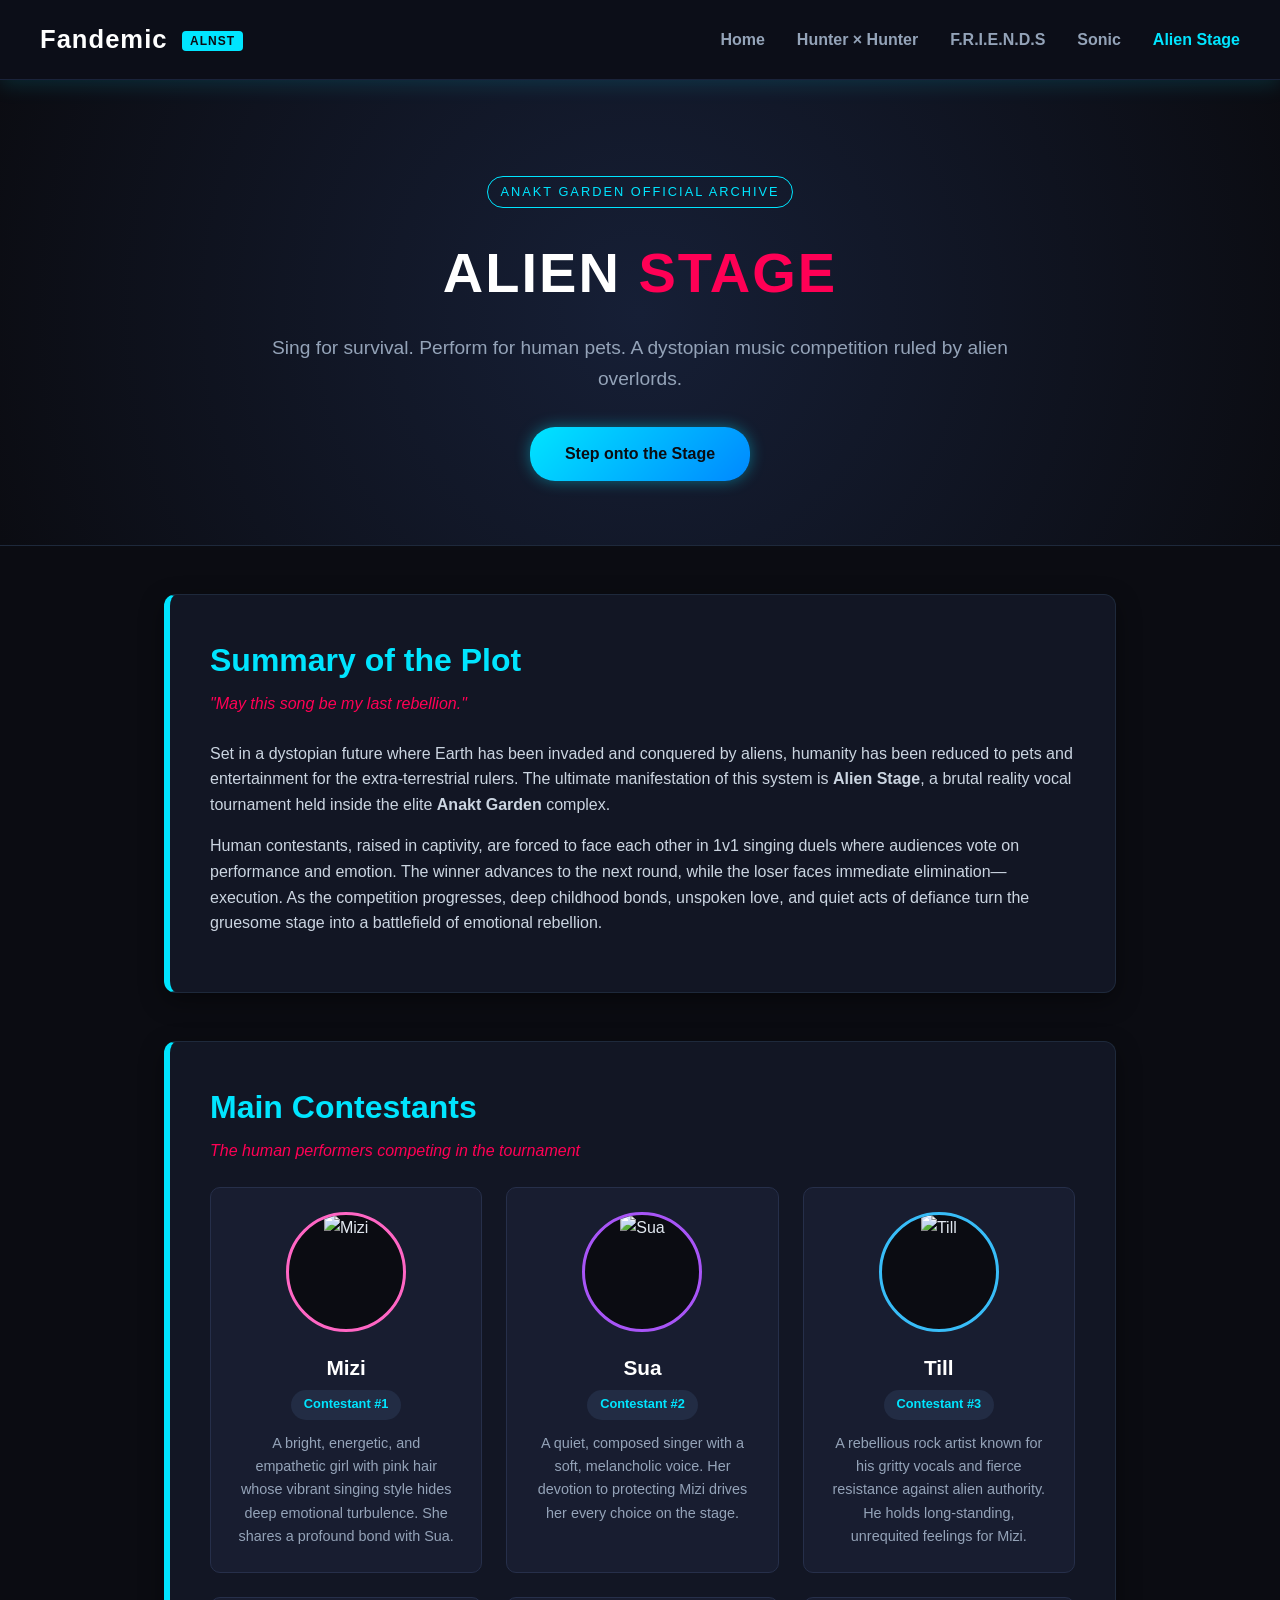
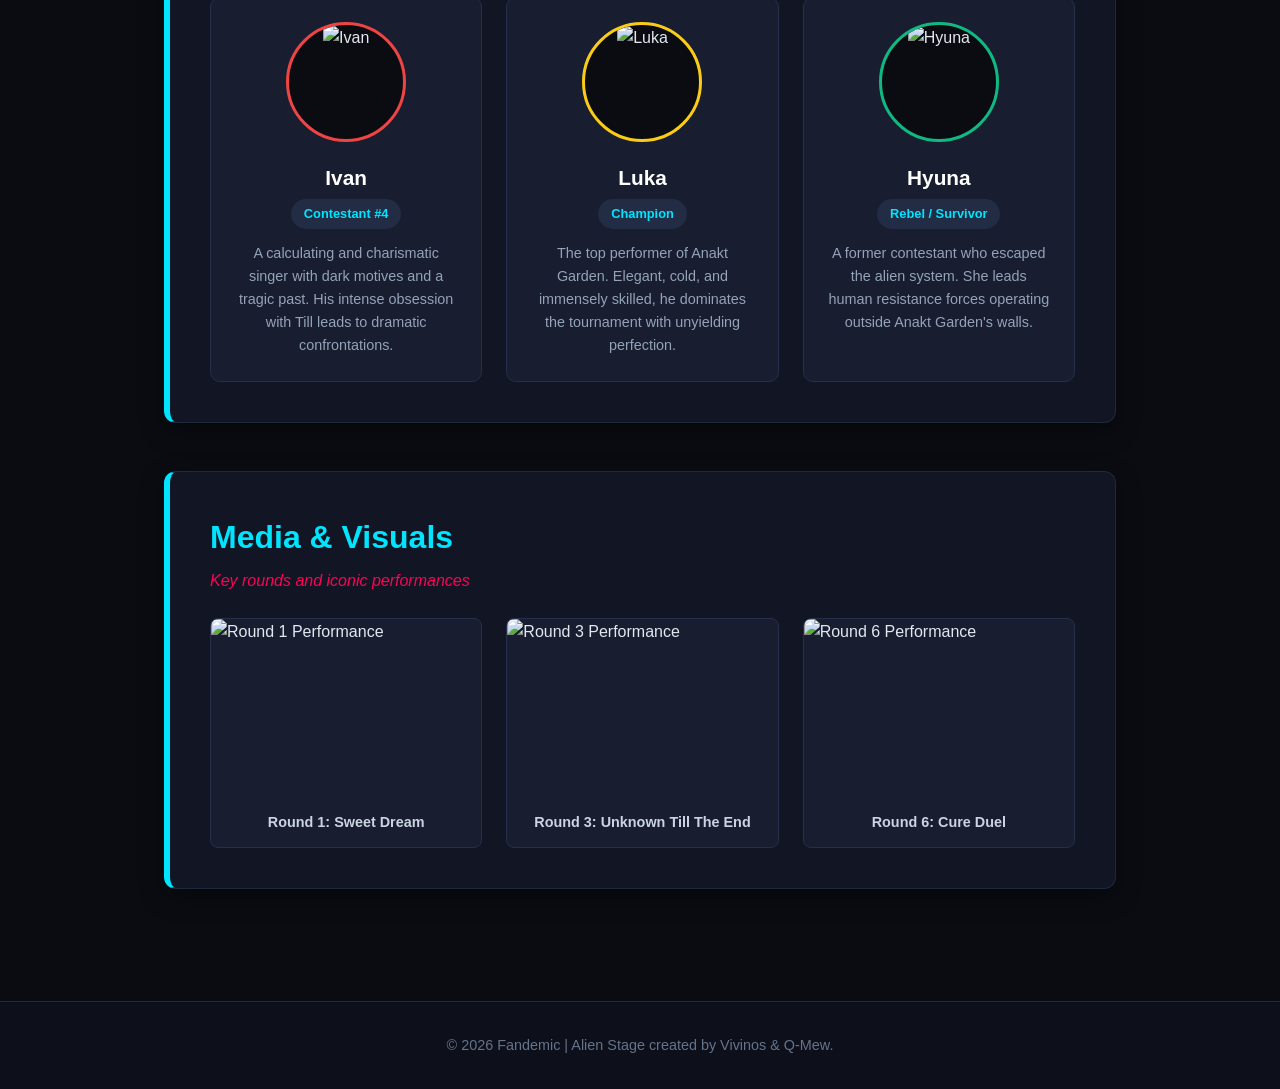
==== alnst.html @ 7ad4a7f9 "added alnst html and css code" ====
<!DOCTYPE html>
<html lang="en">
<head>
  <meta charset="UTF-8">
  <meta name="viewport" content="width=device-width, initial-scale=1.0">
  <title>Alien Stage | Fandemic</title>
  <!-- Link to dedicated Alien Stage CSS -->
  <link rel="stylesheet" href="alnst.css">
</head>
<body class="alnst-page">

  <!-- Navigation Bar -->
  <nav class="alnst-nav">
    <div class="alnst-logo">
      <a href="index.html">Fandemic <span class="alnst-badge-tag">ALNST</span></a>
    </div>
    <ul class="alnst-nav-links">
      <li><a href="index.html">Home</a></li>
      <li><a href="hxh.html">Hunter × Hunter</a></li>
      <li><a href="friends.html">F.R.I.E.N.D.S</a></li>
      <li><a href="sonic.html">Sonic</a></li>
      <li><a href="alnst.html" class="active">Alien Stage</a></li>
    </ul>
  </nav>

  <!-- Hero Section -->
  <header class="alnst-hero">
    <div class="alnst-hero-inner">
      <span class="alnst-official-tag">ANAKT GARDEN OFFICIAL ARCHIVE</span>
      <h1>ALIEN <span class="alnst-x">STAGE</span></h1>
      <p>Sing for survival. Perform for human pets. A dystopian music competition ruled by alien overlords.</p>
      <a href="#summary" class="alnst-btn">Step onto the Stage</a>
    </div>
  </header>

  <main class="alnst-container">

    <!-- Summary Section -->
    <section id="summary" class="alnst-card">
      <div class="alnst-card-header">
        <h2>Summary of the Plot</h2>
        <p class="alnst-tagline">"May this song be my last rebellion."</p>
      </div>
      <div class="alnst-card-body">
        <p>Set in a dystopian future where Earth has been invaded and conquered by aliens, humanity has been reduced to pets and entertainment for the extra-terrestrial rulers. The ultimate manifestation of this system is <strong>Alien Stage</strong>, a brutal reality vocal tournament held inside the elite <strong>Anakt Garden</strong> complex.</p>
        <p>Human contestants, raised in captivity, are forced to face each other in 1v1 singing duels where audiences vote on performance and emotion. The winner advances to the next round, while the loser faces immediate elimination—execution. As the competition progresses, deep childhood bonds, unspoken love, and quiet acts of defiance turn the gruesome stage into a battlefield of emotional rebellion.</p>
      </div>
    </section>

    <!-- Main Characters Section -->
    <section id="characters" class="alnst-card">
      <div class="alnst-card-header">
        <h2>Main Contestants</h2>
        <p class="alnst-tagline">The human performers competing in the tournament</p>
      </div>
      
      <div class="alnst-char-grid">
        
        <!-- Mizi -->
        <article class="alnst-char-card mizi">
          <div class="alnst-char-img-wrapper">
            <img src="alnst pictures/Mizi.png" alt="Mizi">
          </div>
          <h3>Mizi</h3>
          <span class="alnst-status-type">Contestant #1</span>
          <p>A bright, energetic, and empathetic girl with pink hair whose vibrant singing style hides deep emotional turbulence. She shares a profound bond with Sua.</p>
        </article>

        <!-- Sua -->
        <article class="alnst-char-card sua">
          <div class="alnst-char-img-wrapper">
            <img src="alnst pictures/Sua.png" alt="Sua">
          </div>
          <h3>Sua</h3>
          <span class="alnst-status-type">Contestant #2</span>
          <p>A quiet, composed singer with a soft, melancholic voice. Her devotion to protecting Mizi drives her every choice on the stage.</p>
        </article>

        <!-- Till -->
        <article class="alnst-char-card till">
          <div class="alnst-char-img-wrapper">
            <img src="alnst pictures/Till.png" alt="Till">
          </div>
          <h3>Till</h3>
          <span class="alnst-status-type">Contestant #3</span>
          <p>A rebellious rock artist known for his gritty vocals and fierce resistance against alien authority. He holds long-standing, unrequited feelings for Mizi.</p>
        </article>

        <!-- Ivan -->
        <article class="alnst-char-card ivan">
          <div class="alnst-char-img-wrapper">
            <img src="alnst pictures/Ivan.png" alt="Ivan">
          </div>
          <h3>Ivan</h3>
          <span class="alnst-status-type">Contestant #4</span>
          <p>A calculating and charismatic singer with dark motives and a tragic past. His intense obsession with Till leads to dramatic confrontations.</p>
        </article>

        <!-- Luka -->
        <article class="alnst-char-card luka">
          <div class="alnst-char-img-wrapper">
            <img src="alnst pictures/Luka.png" alt="Luka">
          </div>
          <h3>Luka</h3>
          <span class="alnst-status-type">Champion</span>
          <p>The top performer of Anakt Garden. Elegant, cold, and immensely skilled, he dominates the tournament with unyielding perfection.</p>
        </article>

        <!-- Hyuna -->
        <article class="alnst-char-card hyuna">
          <div class="alnst-char-img-wrapper">
            <img src="alnst pictures/Hyuna.png" alt="Hyuna">
          </div>
          <h3>Hyuna</h3>
          <span class="alnst-status-type">Rebel / Survivor</span>
          <p>A former contestant who escaped the alien system. She leads human resistance forces operating outside Anakt Garden's walls.</p>
        </article>

      </div>
    </section>

    <!-- Media Section -->
    <section id="media" class="alnst-card">
      <div class="alnst-card-header">
        <h2>Media & Visuals</h2>
        <p class="alnst-tagline">Key rounds and iconic performances</p>
      </div>
      
      <div class="alnst-media-grid">
        <figure class="alnst-media-item">
          <img src="alnst pictures/round1.png" alt="Round 1 Performance">
          <figcaption>Round 1: Sweet Dream</figcaption>
        </figure>
        <figure class="alnst-media-item">
          <img src="alnst pictures/round3.png" alt="Round 3 Performance">
          <figcaption>Round 3: Unknown Till The End</figcaption>
        </figure>
        <figure class="alnst-media-item">
          <img src="alnst pictures/round6.png" alt="Round 6 Performance">
          <figcaption>Round 6: Cure Duel</figcaption>
        </figure>
      </div>
    </section>

  </main>

  <!-- Footer -->
  <footer class="alnst-footer">
    <p>&copy; 2026 Fandemic | Alien Stage created by Vivinos & Q-Mew.</p>
  </footer>

</body>
</html>
---- alnst.css ----
/* ==========================================
   Global Reset & Base Styles
   ========================================== */
* {
  margin: 0;
  padding: 0;
  box-sizing: border-box;
}

html {
  scroll-behavior: smooth;
}

body.alnst-page {
  font-family: 'Segoe UI', Tahoma, Geneva, Verdana, sans-serif;
  background-color: #0b0c12;
  color: #e2e8f0;
  line-height: 1.6;
}

/* ==========================================
   Navigation Bar
   ========================================== */
.alnst-nav {
  position: sticky;
  top: 0;
  background-color: rgba(13, 15, 26, 0.95);
  backdrop-filter: blur(10px);
  display: flex;
  justify-content: space-between;
  align-items: center;
  padding: 1.2rem 2.5rem;
  box-shadow: 0 4px 20px rgba(0, 229, 255, 0.15);
  z-index: 1000;
  border-bottom: 1px solid #1a233a;
}

.alnst-logo a {
  font-size: 1.6rem;
  font-weight: 800;
  color: #fff;
  text-decoration: none;
  letter-spacing: 1px;
}

.alnst-badge-tag {
  font-size: 0.75rem;
  background-color: #00e5ff;
  color: #0b0c12;
  padding: 0.2rem 0.5rem;
  border-radius: 4px;
  vertical-align: middle;
  margin-left: 0.4rem;
  font-weight: bold;
}

.alnst-nav-links {
  display: flex;
  list-style: none;
  gap: 2rem;
}

.alnst-nav-links a {
  color: #94a3b8;
  text-decoration: none;
  font-size: 1rem;
  font-weight: 600;
  transition: color 0.3s ease, transform 0.2s ease;
}

.alnst-nav-links a:hover,
.alnst-nav-links a.active {
  color: #00e5ff;
  transform: translateY(-2px);
}

/* ==========================================
   Hero Section
   ========================================== */
.alnst-hero {
  text-align: center;
  padding: 6rem 1.5rem 4rem;
  background: radial-gradient(circle at center, #161f36 0%, #0b0c12 100%);
  border-bottom: 1px solid #1e293b;
}

.alnst-hero-inner {
  max-width: 800px;
  margin: 0 auto;
}

.alnst-official-tag {
  display: inline-block;
  font-size: 0.8rem;
  letter-spacing: 2px;
  color: #00e5ff;
  border: 1px solid #00e5ff;
  padding: 0.3rem 0.8rem;
  border-radius: 20px;
  margin-bottom: 1.2rem;
}

.alnst-hero h1 {
  font-size: 3.5rem;
  margin-bottom: 1rem;
  color: #ffffff;
  letter-spacing: 2px;
}

.alnst-hero .alnst-x {
  color: #ff0055;
}

.alnst-hero p {
  font-size: 1.2rem;
  color: #94a3b8;
  margin-bottom: 2rem;
}

.alnst-btn {
  display: inline-block;
  background: linear-gradient(135deg, #00e5ff 0%, #0088ff 100%);
  color: #0b0c12;
  padding: 0.9rem 2.2rem;
  text-decoration: none;
  border-radius: 25px;
  font-weight: bold;
  box-shadow: 0 0 15px rgba(0, 229, 255, 0.4);
  transition: all 0.3s ease;
}

.alnst-btn:hover {
  transform: translateY(-2px);
  box-shadow: 0 0 25px rgba(0, 229, 255, 0.7);
}

/* ==========================================
   Main Container & Cards
   ========================================== */
.alnst-container {
  max-width: 1000px;
  margin: 0 auto;
  padding: 3rem 1.5rem;
  display: flex;
  flex-direction: column;
  gap: 3rem;
}

.alnst-card {
  background-color: #121624;
  border-radius: 12px;
  padding: 2.5rem;
  border: 1px solid #1e293b;
  border-left: 6px solid #00e5ff;
  box-shadow: 0 8px 25px rgba(0, 0, 0, 0.4);
}

.alnst-card-header h2 {
  font-size: 2rem;
  color: #00e5ff;
  margin-bottom: 0.3rem;
}

.alnst-tagline {
  font-style: italic;
  color: #ff0055;
  margin-bottom: 1.5rem;
  font-size: 1rem;
}

.alnst-card-body p {
  margin-bottom: 1rem;
  color: #cbd5e1;
}

/* ==========================================
   Character Grid & Cards
   ========================================== */
.alnst-char-grid {
  display: grid;
  grid-template-columns: repeat(auto-fit, minmax(260px, 1fr));
  gap: 1.5rem;
  margin-top: 1rem;
}

.alnst-char-card {
  background-color: #181d30;
  border-radius: 10px;
  padding: 1.5rem;
  border: 1px solid #262f4a;
  text-align: center;
  transition: transform 0.3s ease, box-shadow 0.3s ease;
}

.alnst-char-card:hover {
  transform: translateY(-5px);
  box-shadow: 0 10px 20px rgba(0, 229, 255, 0.2);
}

.alnst-char-img-wrapper {
  width: 120px;
  height: 120px;
  margin: 0 auto 1.2rem;
  border-radius: 50%;
  overflow: hidden;
  border: 3px solid #00e5ff;
  background-color: #0b0c12;
}

.alnst-char-img-wrapper img {
  width: 100%;
  height: 100%;
  object-fit: cover;
}

.alnst-char-card h3 {
  font-size: 1.3rem;
  color: #ffffff;
  margin-bottom: 0.3rem;
}

.alnst-status-type {
  display: inline-block;
  font-size: 0.8rem;
  font-weight: bold;
  background-color: #222c44;
  color: #00e5ff;
  padding: 0.3rem 0.8rem;
  border-radius: 15px;
  margin-bottom: 0.8rem;
}

.alnst-char-card p {
  font-size: 0.9rem;
  color: #94a3b8;
}

/* Individual Character Theme Highlights */
.alnst-char-card.mizi .alnst-char-img-wrapper { border-color: #ff66c4; }
.alnst-char-card.sua .alnst-char-img-wrapper { border-color: #a855f7; }
.alnst-char-card.till .alnst-char-img-wrapper { border-color: #38bdf8; }
.alnst-char-card.ivan .alnst-char-img-wrapper { border-color: #ef4444; }
.alnst-char-card.luka .alnst-char-img-wrapper { border-color: #facc15; }
.alnst-char-card.hyuna .alnst-char-img-wrapper { border-color: #10b981; }

/* ==========================================
   Media Section Grid
   ========================================== */
.alnst-media-grid {
  display: grid;
  grid-template-columns: repeat(auto-fit, minmax(250px, 1fr));
  gap: 1.5rem;
  margin-top: 1rem;
}

.alnst-media-item {
  background-color: #181d30;
  border-radius: 8px;
  overflow: hidden;
  border: 1px solid #262f4a;
}

.alnst-media-item img {
  width: 100%;
  height: 180px;
  object-fit: cover;
  display: block;
}

.alnst-media-item figcaption {
  padding: 0.8rem;
  text-align: center;
  font-size: 0.9rem;
  color: #cbd5e1;
  font-weight: 600;
}

/* ==========================================
   Footer
   ========================================== */
.alnst-footer {
  text-align: center;
  padding: 2rem;
  background-color: #0d0f1a;
  color: #64748b;
  font-size: 0.9rem;
  border-top: 1px solid #1e293b;
  margin-top: 4rem;
}

/* ==========================================
   Responsive Layouts
   ========================================== */
@media (max-width: 768px) {
  .alnst-nav {
    flex-direction: column;
    gap: 1rem;
    padding: 1rem;
  }

  .alnst-nav-links {
    flex-wrap: wrap;
    justify-content: center;
    gap: 1rem;
  }

  .alnst-hero h1 {
    font-size: 2.5rem;
  }
}
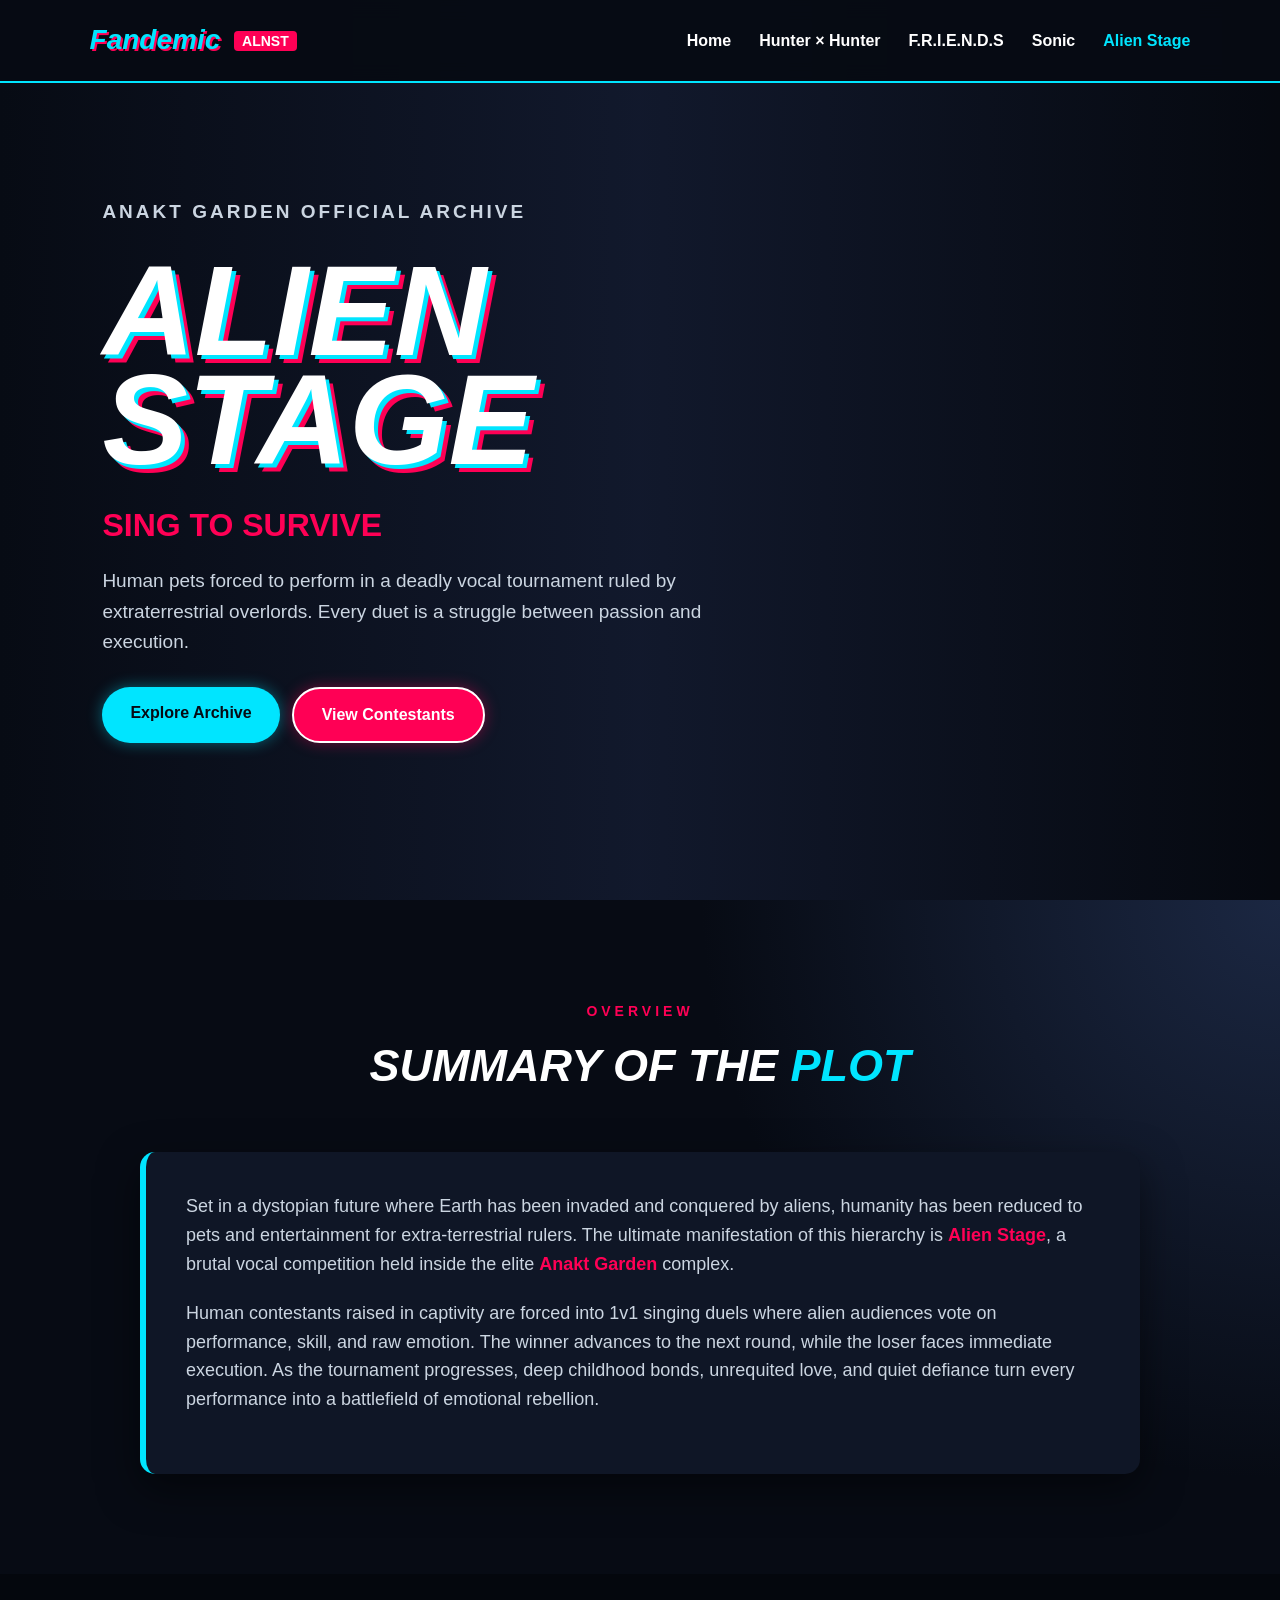
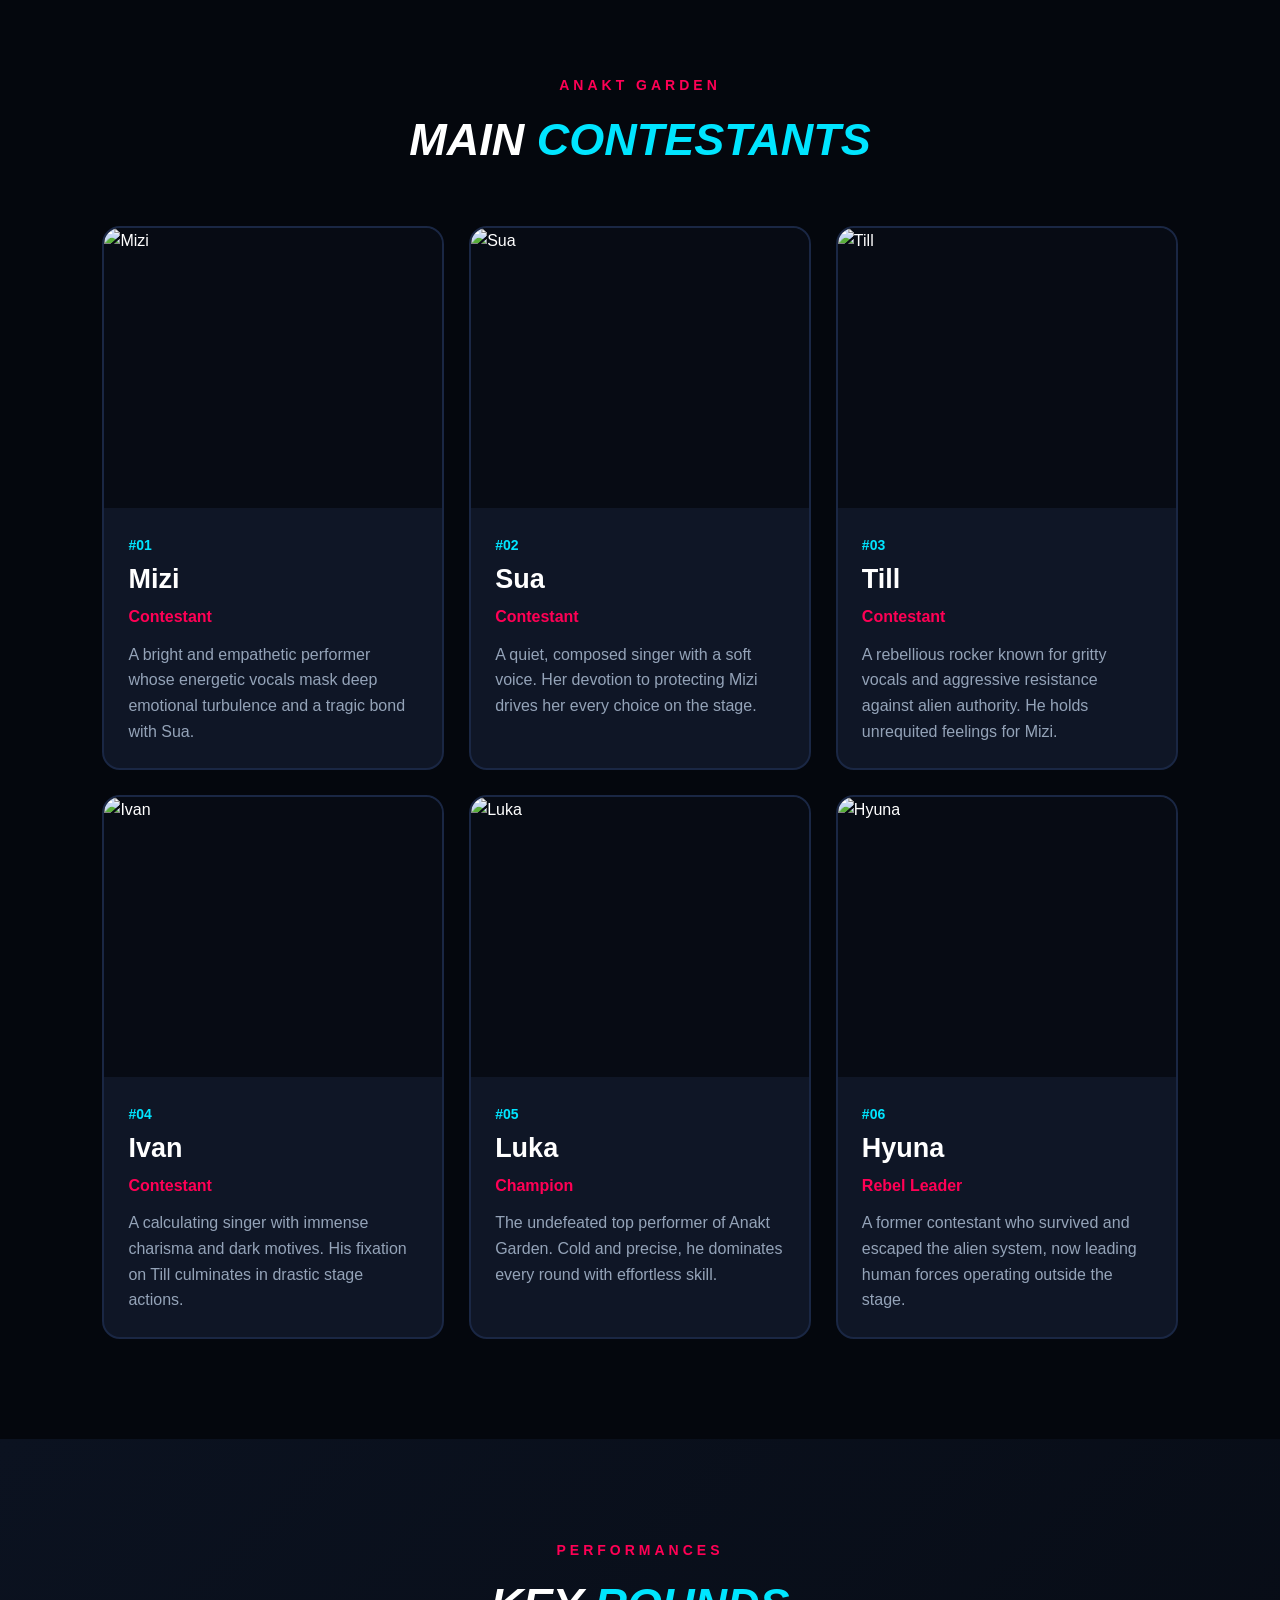
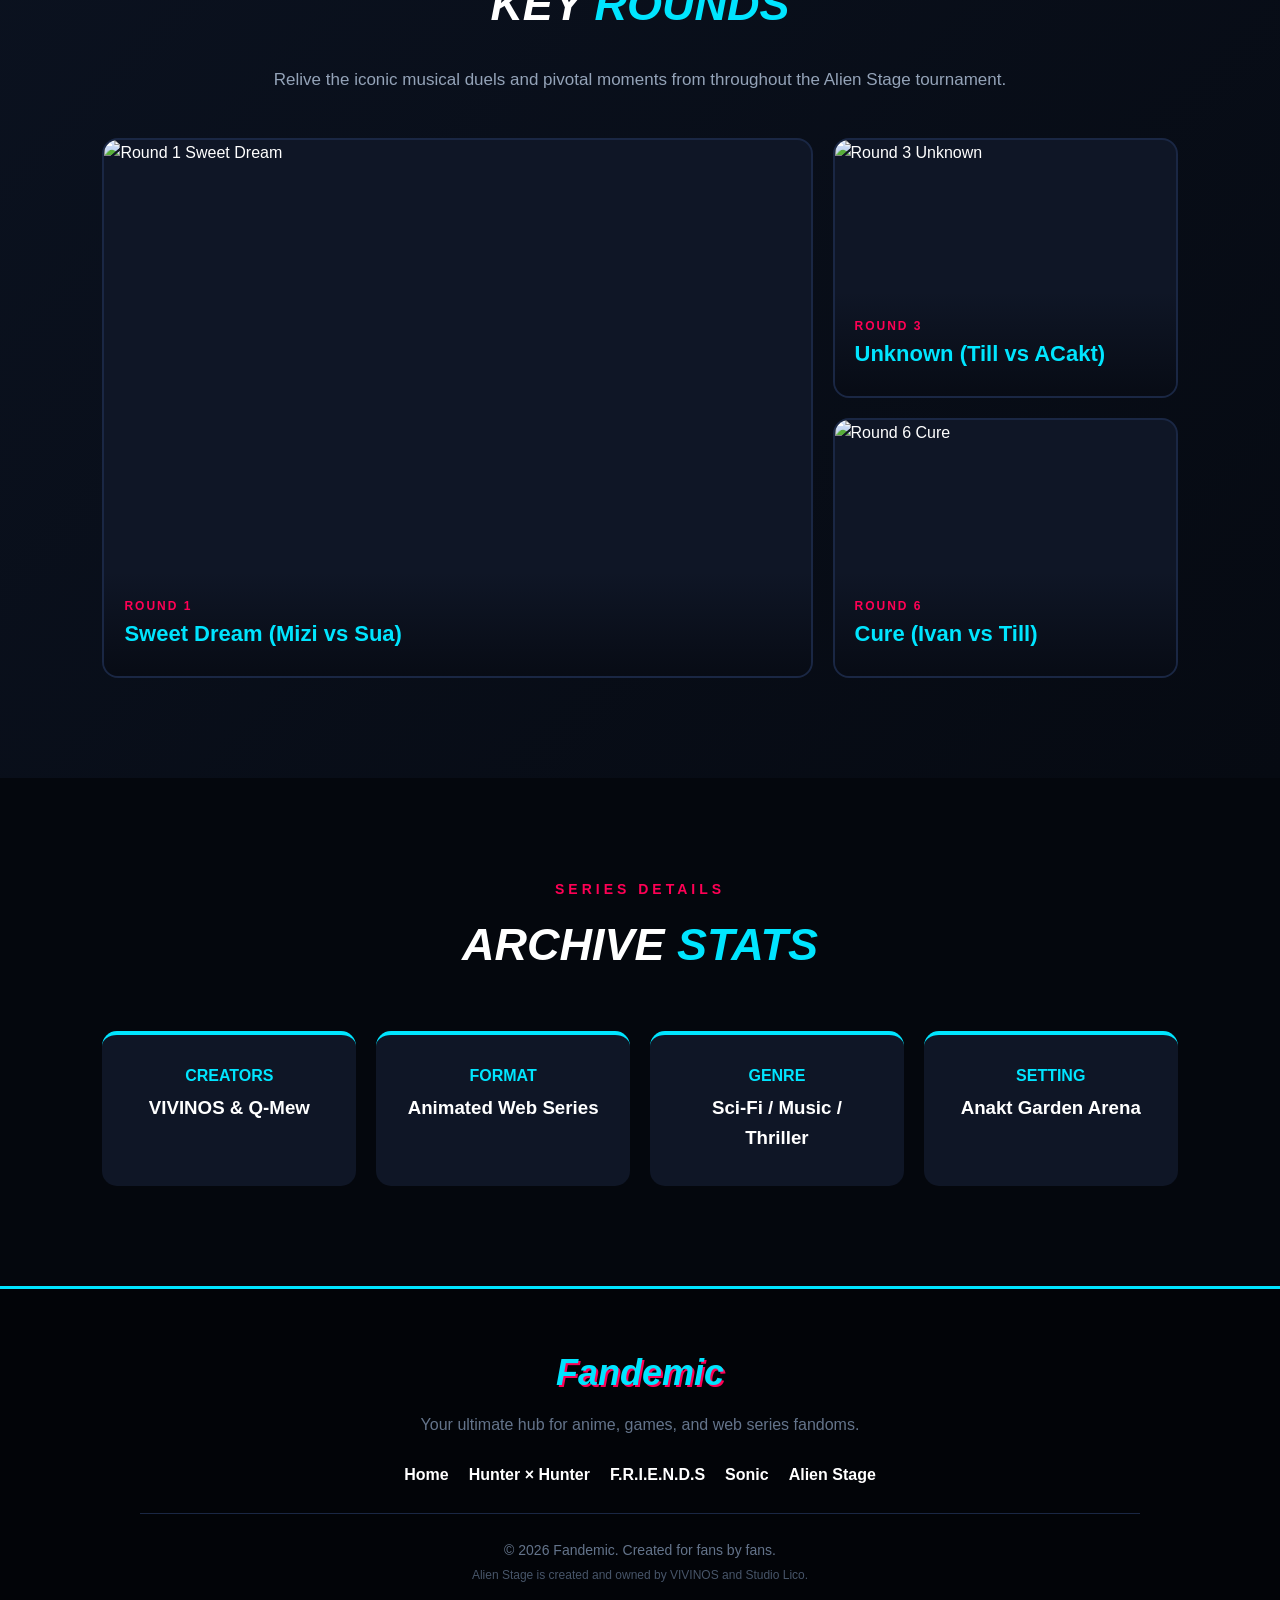
==== commit c1c56a5e: "Updated alnst html" ====
--- a/alnst.html
+++ b/alnst.html
@@ -4,17 +4,17 @@
   <meta charset="UTF-8">
   <meta name="viewport" content="width=device-width, initial-scale=1.0">
   <title>Alien Stage | Fandemic</title>
-  <!-- Link to dedicated Alien Stage CSS -->
+  <!-- Dedicated Alien Stage CSS -->
   <link rel="stylesheet" href="alnst.css">
 </head>
-<body class="alnst-page">
+<body>
 
   <!-- Navigation Bar -->
-  <nav class="alnst-nav">
-    <div class="alnst-logo">
-      <a href="index.html">Fandemic <span class="alnst-badge-tag">ALNST</span></a>
-    </div>
-    <ul class="alnst-nav-links">
+  <nav class="navbar">
+    <div class="logo">
+      <a href="index.html">Fandemic <span>ALNST</span></a>
+    </div>
+    <ul class="nav-links">
       <li><a href="index.html">Home</a></li>
       <li><a href="hxh.html">Hunter × Hunter</a></li>
       <li><a href="friends.html">F.R.I.E.N.D.S</a></li>
@@ -24,129 +24,205 @@
   </nav>
 
   <!-- Hero Section -->
-  <header class="alnst-hero">
-    <div class="alnst-hero-inner">
-      <span class="alnst-official-tag">ANAKT GARDEN OFFICIAL ARCHIVE</span>
-      <h1>ALIEN <span class="alnst-x">STAGE</span></h1>
-      <p>Sing for survival. Perform for human pets. A dystopian music competition ruled by alien overlords.</p>
-      <a href="#summary" class="alnst-btn">Step onto the Stage</a>
+  <header class="hero">
+    <div class="hero-content">
+      <p class="hero-label">ANAKT GARDEN OFFICIAL ARCHIVE</p>
+      <h1>ALIEN STAGE</h1>
+      <h2>SING TO SURVIVE</h2>
+      <p>Human pets forced to perform in a deadly vocal tournament ruled by extraterrestrial overlords. Every duet is a struggle between passion and execution.</p>
+      <div class="hero-buttons">
+        <a href="#summary" class="btn">Explore Archive</a>
+        <a href="#characters" class="btn secondary">View Contestants</a>
+      </div>
     </div>
   </header>
 
-  <main class="alnst-container">
-
-    <!-- Summary Section -->
-    <section id="summary" class="alnst-card">
-      <div class="alnst-card-header">
-        <h2>Summary of the Plot</h2>
-        <p class="alnst-tagline">"May this song be my last rebellion."</p>
-      </div>
-      <div class="alnst-card-body">
-        <p>Set in a dystopian future where Earth has been invaded and conquered by aliens, humanity has been reduced to pets and entertainment for the extra-terrestrial rulers. The ultimate manifestation of this system is <strong>Alien Stage</strong>, a brutal reality vocal tournament held inside the elite <strong>Anakt Garden</strong> complex.</p>
-        <p>Human contestants, raised in captivity, are forced to face each other in 1v1 singing duels where audiences vote on performance and emotion. The winner advances to the next round, while the loser faces immediate elimination—execution. As the competition progresses, deep childhood bonds, unspoken love, and quiet acts of defiance turn the gruesome stage into a battlefield of emotional rebellion.</p>
-      </div>
-    </section>
-
-    <!-- Main Characters Section -->
-    <section id="characters" class="alnst-card">
-      <div class="alnst-card-header">
-        <h2>Main Contestants</h2>
-        <p class="alnst-tagline">The human performers competing in the tournament</p>
-      </div>
+  <!-- Plot Summary Section -->
+  <section id="summary" class="section plot-section">
+    <div class="section-heading">
+      <p class="section-label">OVERVIEW</p>
+      <h2>Summary of the <span>Plot</span></h2>
+    </div>
+    <div class="plot-container">
+      <p>Set in a dystopian future where Earth has been invaded and conquered by aliens, humanity has been reduced to pets and entertainment for extra-terrestrial rulers. The ultimate manifestation of this hierarchy is <strong>Alien Stage</strong>, a brutal vocal competition held inside the elite <strong>Anakt Garden</strong> complex.</p>
+      <p>Human contestants raised in captivity are forced into 1v1 singing duels where alien audiences vote on performance, skill, and raw emotion. The winner advances to the next round, while the loser faces immediate execution. As the tournament progresses, deep childhood bonds, unrequited love, and quiet defiance turn every performance into a battlefield of emotional rebellion.</p>
+    </div>
+  </section>
+
+  <!-- Main Characters Section -->
+  <section id="characters" class="section characters-section">
+    <div class="section-heading">
+      <p class="section-label">ANAKT GARDEN</p>
+      <h2>Main <span>Contestants</span></h2>
+    </div>
+
+    <div class="character-grid">
       
-      <div class="alnst-char-grid">
-        
-        <!-- Mizi -->
-        <article class="alnst-char-card mizi">
-          <div class="alnst-char-img-wrapper">
-            <img src="alnst pictures/Mizi.png" alt="Mizi">
-          </div>
+      <!-- Mizi -->
+      <article class="character-card">
+        <div class="character-image">
+          <img src="alnst pictures/Mizi.png" alt="Mizi">
+        </div>
+        <div class="character-info">
+          <span class="character-number">#01</span>
           <h3>Mizi</h3>
-          <span class="alnst-status-type">Contestant #1</span>
-          <p>A bright, energetic, and empathetic girl with pink hair whose vibrant singing style hides deep emotional turbulence. She shares a profound bond with Sua.</p>
-        </article>
-
-        <!-- Sua -->
-        <article class="alnst-char-card sua">
-          <div class="alnst-char-img-wrapper">
-            <img src="alnst pictures/Sua.png" alt="Sua">
-          </div>
+          <p class="role">Contestant</p>
+          <p>A bright and empathetic performer whose energetic vocals mask deep emotional turbulence and a tragic bond with Sua.</p>
+        </div>
+      </article>
+
+      <!-- Sua -->
+      <article class="character-card">
+        <div class="character-image">
+          <img src="alnst pictures/Sua.png" alt="Sua">
+        </div>
+        <div class="character-info">
+          <span class="character-number">#02</span>
           <h3>Sua</h3>
-          <span class="alnst-status-type">Contestant #2</span>
-          <p>A quiet, composed singer with a soft, melancholic voice. Her devotion to protecting Mizi drives her every choice on the stage.</p>
-        </article>
-
-        <!-- Till -->
-        <article class="alnst-char-card till">
-          <div class="alnst-char-img-wrapper">
-            <img src="alnst pictures/Till.png" alt="Till">
-          </div>
+          <p class="role">Contestant</p>
+          <p>A quiet, composed singer with a soft voice. Her devotion to protecting Mizi drives her every choice on the stage.</p>
+        </div>
+      </article>
+
+      <!-- Till -->
+      <article class="character-card">
+        <div class="character-image">
+          <img src="alnst pictures/Till.png" alt="Till">
+        </div>
+        <div class="character-info">
+          <span class="character-number">#03</span>
           <h3>Till</h3>
-          <span class="alnst-status-type">Contestant #3</span>
-          <p>A rebellious rock artist known for his gritty vocals and fierce resistance against alien authority. He holds long-standing, unrequited feelings for Mizi.</p>
-        </article>
-
-        <!-- Ivan -->
-        <article class="alnst-char-card ivan">
-          <div class="alnst-char-img-wrapper">
-            <img src="alnst pictures/Ivan.png" alt="Ivan">
-          </div>
+          <p class="role">Contestant</p>
+          <p>A rebellious rocker known for gritty vocals and aggressive resistance against alien authority. He holds unrequited feelings for Mizi.</p>
+        </div>
+      </article>
+
+      <!-- Ivan -->
+      <article class="character-card">
+        <div class="character-image">
+          <img src="alnst pictures/Ivan.png" alt="Ivan">
+        </div>
+        <div class="character-info">
+          <span class="character-number">#04</span>
           <h3>Ivan</h3>
-          <span class="alnst-status-type">Contestant #4</span>
-          <p>A calculating and charismatic singer with dark motives and a tragic past. His intense obsession with Till leads to dramatic confrontations.</p>
-        </article>
-
-        <!-- Luka -->
-        <article class="alnst-char-card luka">
-          <div class="alnst-char-img-wrapper">
-            <img src="alnst pictures/Luka.png" alt="Luka">
-          </div>
+          <p class="role">Contestant</p>
+          <p>A calculating singer with immense charisma and dark motives. His fixation on Till culminates in drastic stage actions.</p>
+        </div>
+      </article>
+
+      <!-- Luka -->
+      <article class="character-card">
+        <div class="character-image">
+          <img src="alnst pictures/Luka.png" alt="Luka">
+        </div>
+        <div class="character-info">
+          <span class="character-number">#05</span>
           <h3>Luka</h3>
-          <span class="alnst-status-type">Champion</span>
-          <p>The top performer of Anakt Garden. Elegant, cold, and immensely skilled, he dominates the tournament with unyielding perfection.</p>
-        </article>
-
-        <!-- Hyuna -->
-        <article class="alnst-char-card hyuna">
-          <div class="alnst-char-img-wrapper">
-            <img src="alnst pictures/Hyuna.png" alt="Hyuna">
-          </div>
+          <p class="role">Champion</p>
+          <p>The undefeated top performer of Anakt Garden. Cold and precise, he dominates every round with effortless skill.</p>
+        </div>
+      </article>
+
+      <!-- Hyuna -->
+      <article class="character-card">
+        <div class="character-image">
+          <img src="alnst pictures/Hyuna.png" alt="Hyuna">
+        </div>
+        <div class="character-info">
+          <span class="character-number">#06</span>
           <h3>Hyuna</h3>
-          <span class="alnst-status-type">Rebel / Survivor</span>
-          <p>A former contestant who escaped the alien system. She leads human resistance forces operating outside Anakt Garden's walls.</p>
-        </article>
-
-      </div>
-    </section>
-
-    <!-- Media Section -->
-    <section id="media" class="alnst-card">
-      <div class="alnst-card-header">
-        <h2>Media & Visuals</h2>
-        <p class="alnst-tagline">Key rounds and iconic performances</p>
-      </div>
-      
-      <div class="alnst-media-grid">
-        <figure class="alnst-media-item">
-          <img src="alnst pictures/round1.png" alt="Round 1 Performance">
-          <figcaption>Round 1: Sweet Dream</figcaption>
-        </figure>
-        <figure class="alnst-media-item">
-          <img src="alnst pictures/round3.png" alt="Round 3 Performance">
-          <figcaption>Round 3: Unknown Till The End</figcaption>
-        </figure>
-        <figure class="alnst-media-item">
-          <img src="alnst pictures/round6.png" alt="Round 6 Performance">
-          <figcaption>Round 6: Cure Duel</figcaption>
-        </figure>
-      </div>
-    </section>
-
-  </main>
+          <p class="role">Rebel Leader</p>
+          <p>A former contestant who survived and escaped the alien system, now leading human forces operating outside the stage.</p>
+        </div>
+      </article>
+
+    </div>
+  </section>
+
+  <!-- Media Section -->
+  <section id="media" class="section media-section">
+    <div class="section-heading">
+      <p class="section-label">PERFORMANCES</p>
+      <h2>Key <span>Rounds</span></h2>
+    </div>
+    <p class="media-description">Relive the iconic musical duels and pivotal moments from throughout the Alien Stage tournament.</p>
+
+    <div class="media-grid">
+      <!-- Round 1 (Large Card) -->
+      <div class="media-card large">
+        <img src="alnst pictures/round1.png" alt="Round 1 Sweet Dream">
+        <div class="media-overlay">
+          <p>ROUND 1</p>
+          <h3>Sweet Dream (Mizi vs Sua)</h3>
+        </div>
+      </div>
+
+      <!-- Round 3 -->
+      <div class="media-card">
+        <img src="alnst pictures/round3.png" alt="Round 3 Unknown">
+        <div class="media-overlay">
+          <p>ROUND 3</p>
+          <h3>Unknown (Till vs ACakt)</h3>
+        </div>
+      </div>
+
+      <!-- Round 6 -->
+      <div class="media-card">
+        <img src="alnst pictures/round6.png" alt="Round 6 Cure">
+        <div class="media-overlay">
+          <p>ROUND 6</p>
+          <h3>Cure (Ivan vs Till)</h3>
+        </div>
+      </div>
+    </div>
+  </section>
+
+  <!-- About / Series Info Section -->
+  <section class="section about-section">
+    <div class="section-heading">
+      <p class="section-label">SERIES DETAILS</p>
+      <h2>Archive <span>Stats</span></h2>
+    </div>
+
+    <div class="info-grid">
+      <div class="info-box">
+        <span>CREATORS</span>
+        <h3>VIVINOS & Q-Mew</h3>
+      </div>
+      <div class="info-box">
+        <span>FORMAT</span>
+        <h3>Animated Web Series</h3>
+      </div>
+      <div class="info-box">
+        <span>GENRE</span>
+        <h3>Sci-Fi / Music / Thriller</h3>
+      </div>
+      <div class="info-box">
+        <span>SETTING</span>
+        <h3>Anakt Garden Arena</h3>
+      </div>
+    </div>
+  </section>
 
   <!-- Footer -->
-  <footer class="alnst-footer">
-    <p>&copy; 2026 Fandemic | Alien Stage created by Vivinos & Q-Mew.</p>
+  <footer>
+    <div class="footer-content">
+      <div class="footer-logo">Fandemic</div>
+      <p>Your ultimate hub for anime, games, and web series fandoms.</p>
+
+      <div class="footer-links">
+        <a href="index.html">Home</a>
+        <a href="hxh.html">Hunter × Hunter</a>
+        <a href="friends.html">F.R.I.E.N.D.S</a>
+        <a href="sonic.html">Sonic</a>
+        <a href="alnst.html">Alien Stage</a>
+      </div>
+
+      <div class="footer-line"></div>
+
+      <p class="copyright">&copy; 2026 Fandemic. Created for fans by fans.</p>
+      <p class="disclaimer">Alien Stage is created and owned by VIVINOS and Studio Lico.</p>
+    </div>
   </footer>
 
 </body>
--- a/alnst.css
+++ b/alnst.css
@@ -1,310 +1,599 @@
-/* ==========================================
-   Global Reset & Base Styles
-   ========================================== */
+/* =========================================
+   RESET
+========================================= */
+
 * {
-  margin: 0;
-  padding: 0;
-  box-sizing: border-box;
-}
-
-html {
-  scroll-behavior: smooth;
-}
-
-body.alnst-page {
-  font-family: 'Segoe UI', Tahoma, Geneva, Verdana, sans-serif;
-  background-color: #0b0c12;
-  color: #e2e8f0;
-  line-height: 1.6;
-}
-
-/* ==========================================
-   Navigation Bar
-   ========================================== */
-.alnst-nav {
-  position: sticky;
-  top: 0;
-  background-color: rgba(13, 15, 26, 0.95);
-  backdrop-filter: blur(10px);
-  display: flex;
-  justify-content: space-between;
-  align-items: center;
-  padding: 1.2rem 2.5rem;
-  box-shadow: 0 4px 20px rgba(0, 229, 255, 0.15);
-  z-index: 1000;
-  border-bottom: 1px solid #1a233a;
-}
-
-.alnst-logo a {
-  font-size: 1.6rem;
-  font-weight: 800;
-  color: #fff;
-  text-decoration: none;
-  letter-spacing: 1px;
-}
-
-.alnst-badge-tag {
-  font-size: 0.75rem;
-  background-color: #00e5ff;
-  color: #0b0c12;
-  padding: 0.2rem 0.5rem;
-  border-radius: 4px;
-  vertical-align: middle;
-  margin-left: 0.4rem;
-  font-weight: bold;
-}
-
-.alnst-nav-links {
-  display: flex;
-  list-style: none;
-  gap: 2rem;
-}
-
-.alnst-nav-links a {
-  color: #94a3b8;
-  text-decoration: none;
-  font-size: 1rem;
-  font-weight: 600;
-  transition: color 0.3s ease, transform 0.2s ease;
-}
-
-.alnst-nav-links a:hover,
-.alnst-nav-links a.active {
-  color: #00e5ff;
-  transform: translateY(-2px);
-}
-
-/* ==========================================
-   Hero Section
-   ========================================== */
-.alnst-hero {
-  text-align: center;
-  padding: 6rem 1.5rem 4rem;
-  background: radial-gradient(circle at center, #161f36 0%, #0b0c12 100%);
-  border-bottom: 1px solid #1e293b;
-}
-
-.alnst-hero-inner {
-  max-width: 800px;
-  margin: 0 auto;
-}
-
-.alnst-official-tag {
-  display: inline-block;
-  font-size: 0.8rem;
-  letter-spacing: 2px;
-  color: #00e5ff;
-  border: 1px solid #00e5ff;
-  padding: 0.3rem 0.8rem;
-  border-radius: 20px;
-  margin-bottom: 1.2rem;
-}
-
-.alnst-hero h1 {
-  font-size: 3.5rem;
-  margin-bottom: 1rem;
-  color: #ffffff;
-  letter-spacing: 2px;
-}
-
-.alnst-hero .alnst-x {
-  color: #ff0055;
-}
-
-.alnst-hero p {
-  font-size: 1.2rem;
-  color: #94a3b8;
-  margin-bottom: 2rem;
-}
-
-.alnst-btn {
-  display: inline-block;
-  background: linear-gradient(135deg, #00e5ff 0%, #0088ff 100%);
-  color: #0b0c12;
-  padding: 0.9rem 2.2rem;
-  text-decoration: none;
-  border-radius: 25px;
-  font-weight: bold;
-  box-shadow: 0 0 15px rgba(0, 229, 255, 0.4);
-  transition: all 0.3s ease;
-}
-
-.alnst-btn:hover {
-  transform: translateY(-2px);
-  box-shadow: 0 0 25px rgba(0, 229, 255, 0.7);
-}
-
-/* ==========================================
-   Main Container & Cards
-   ========================================== */
-.alnst-container {
-  max-width: 1000px;
-  margin: 0 auto;
-  padding: 3rem 1.5rem;
-  display: flex;
-  flex-direction: column;
-  gap: 3rem;
-}
-
-.alnst-card {
-  background-color: #121624;
-  border-radius: 12px;
-  padding: 2.5rem;
-  border: 1px solid #1e293b;
-  border-left: 6px solid #00e5ff;
-  box-shadow: 0 8px 25px rgba(0, 0, 0, 0.4);
-}
-
-.alnst-card-header h2 {
-  font-size: 2rem;
-  color: #00e5ff;
-  margin-bottom: 0.3rem;
-}
-
-.alnst-tagline {
-  font-style: italic;
-  color: #ff0055;
-  margin-bottom: 1.5rem;
-  font-size: 1rem;
-}
-
-.alnst-card-body p {
-  margin-bottom: 1rem;
-  color: #cbd5e1;
-}
-
-/* ==========================================
-   Character Grid & Cards
-   ========================================== */
-.alnst-char-grid {
-  display: grid;
-  grid-template-columns: repeat(auto-fit, minmax(260px, 1fr));
-  gap: 1.5rem;
-  margin-top: 1rem;
-}
-
-.alnst-char-card {
-  background-color: #181d30;
-  border-radius: 10px;
-  padding: 1.5rem;
-  border: 1px solid #262f4a;
-  text-align: center;
-  transition: transform 0.3s ease, box-shadow 0.3s ease;
-}
-
-.alnst-char-card:hover {
-  transform: translateY(-5px);
-  box-shadow: 0 10px 20px rgba(0, 229, 255, 0.2);
-}
-
-.alnst-char-img-wrapper {
-  width: 120px;
-  height: 120px;
-  margin: 0 auto 1.2rem;
-  border-radius: 50%;
-  overflow: hidden;
-  border: 3px solid #00e5ff;
-  background-color: #0b0c12;
-}
-
-.alnst-char-img-wrapper img {
-  width: 100%;
-  height: 100%;
-  object-fit: cover;
-}
-
-.alnst-char-card h3 {
-  font-size: 1.3rem;
-  color: #ffffff;
-  margin-bottom: 0.3rem;
-}
-
-.alnst-status-type {
-  display: inline-block;
-  font-size: 0.8rem;
-  font-weight: bold;
-  background-color: #222c44;
-  color: #00e5ff;
-  padding: 0.3rem 0.8rem;
-  border-radius: 15px;
-  margin-bottom: 0.8rem;
-}
-
-.alnst-char-card p {
-  font-size: 0.9rem;
-  color: #94a3b8;
-}
-
-/* Individual Character Theme Highlights */
-.alnst-char-card.mizi .alnst-char-img-wrapper { border-color: #ff66c4; }
-.alnst-char-card.sua .alnst-char-img-wrapper { border-color: #a855f7; }
-.alnst-char-card.till .alnst-char-img-wrapper { border-color: #38bdf8; }
-.alnst-char-card.ivan .alnst-char-img-wrapper { border-color: #ef4444; }
-.alnst-char-card.luka .alnst-char-img-wrapper { border-color: #facc15; }
-.alnst-char-card.hyuna .alnst-char-img-wrapper { border-color: #10b981; }
-
-/* ==========================================
-   Media Section Grid
-   ========================================== */
-.alnst-media-grid {
-  display: grid;
-  grid-template-columns: repeat(auto-fit, minmax(250px, 1fr));
-  gap: 1.5rem;
-  margin-top: 1rem;
-}
-
-.alnst-media-item {
-  background-color: #181d30;
-  border-radius: 8px;
-  overflow: hidden;
-  border: 1px solid #262f4a;
-}
-
-.alnst-media-item img {
-  width: 100%;
-  height: 180px;
-  object-fit: cover;
-  display: block;
-}
-
-.alnst-media-item figcaption {
-  padding: 0.8rem;
-  text-align: center;
-  font-size: 0.9rem;
-  color: #cbd5e1;
-  font-weight: 600;
-}
-
-/* ==========================================
-   Footer
-   ========================================== */
-.alnst-footer {
-  text-align: center;
-  padding: 2rem;
-  background-color: #0d0f1a;
-  color: #64748b;
-  font-size: 0.9rem;
-  border-top: 1px solid #1e293b;
-  margin-top: 4rem;
-}
-
-/* ==========================================
-   Responsive Layouts
-   ========================================== */
-@media (max-width: 768px) {
-  .alnst-nav {
-    flex-direction: column;
-    gap: 1rem;
-    padding: 1rem;
-  }
-
-  .alnst-nav-links {
+    margin: 0;
+    padding: 0;
+    box-sizing: border-box;
+    scroll-behavior: smooth;
+}
+
+
+/* =========================================
+   BODY
+========================================= */
+
+body {
+    font-family: Arial, Helvetica, sans-serif;
+    background: #070b14;
+    color: white;
+    line-height: 1.6;
+}
+
+
+/* =========================================
+   NAVIGATION
+========================================= */
+
+.navbar {
+    position: fixed;
+    top: 0;
+    left: 0;
+    width: 100%;
+    z-index: 1000;
+    display: flex;
+    justify-content: space-between;
+    align-items: center;
+    padding: 18px 7%;
+    background: rgba(7, 11, 20, 0.95);
+    backdrop-filter: blur(10px);
+    border-bottom: 2px solid #00e5ff;
+}
+
+.logo a {
+    color: #00e5ff;
+    text-decoration: none;
+    font-size: 28px;
+    font-weight: 900;
+    font-style: italic;
+    text-shadow: 2px 2px #ff0055;
+}
+
+.logo a span {
+    font-size: 14px;
+    background: #ff0055;
+    color: #ffffff;
+    padding: 2px 8px;
+    border-radius: 4px;
+    vertical-align: middle;
+    margin-left: 6px;
+    font-style: normal;
+    text-shadow: none;
+}
+
+.nav-links {
+    display: flex;
+    list-style: none;
+    gap: 28px;
+}
+
+.nav-links a {
+    color: white;
+    text-decoration: none;
+    font-weight: bold;
+    transition: 0.3s;
+}
+
+.nav-links a:hover,
+.nav-links a.active {
+    color: #00e5ff;
+}
+
+
+/* =========================================
+   HERO
+========================================= */
+
+.hero {
+    min-height: 100vh;
+    display: flex;
+    align-items: center;
+    padding: 120px 8% 80px;
+    background:
+        linear-gradient(
+            90deg,
+            rgba(7, 11, 20, 0.98),
+            rgba(20, 28, 50, 0.8),
+            rgba(0, 0, 0, 0.2)
+        ),
+        url("alnst pictures/hero-bg.jpg");
+    background-size: cover;
+    background-position: center;
+}
+
+.hero-content {
+    max-width: 700px;
+}
+
+.hero-label {
+    color: #00e5ff;
+    font-weight: bold;
+    letter-spacing: 3px;
+    margin-bottom: 15px;
+}
+
+.hero h1 {
+    font-size: clamp(60px, 10vw, 130px);
+    line-height: 0.85;
+    font-style: italic;
+    font-weight: 900;
+    color: #ffffff;
+    text-shadow:
+        4px 4px #00e5ff,
+        8px 8px #ff0055;
+    margin-bottom: 25px;
+}
+
+.hero h2 {
+    font-size: 32px;
+    color: #ff0055;
+    margin-bottom: 15px;
+}
+
+.hero p {
+    font-size: 19px;
+    max-width: 650px;
+    color: #cbd5e1;
+    margin-bottom: 30px;
+}
+
+
+/* =========================================
+   BUTTONS
+========================================= */
+
+.hero-buttons {
+    display: flex;
+    gap: 12px;
     flex-wrap: wrap;
+}
+
+.btn {
+    display: inline-block;
+    padding: 13px 28px;
+    border-radius: 30px;
+    background: #00e5ff;
+    color: #070b14;
+    text-decoration: none;
+    font-weight: 900;
+    transition: 0.3s;
+    box-shadow: 0 0 15px rgba(0, 229, 255, 0.4);
+}
+
+.btn:hover {
+    transform: translateY(-4px);
+    background: white;
+    box-shadow: 0 0 25px rgba(255, 255, 255, 0.8);
+}
+
+.btn.secondary {
+    background: #ff0055;
+    color: white;
+    border: 2px solid white;
+    box-shadow: 0 0 15px rgba(255, 0, 85, 0.4);
+}
+
+
+/* =========================================
+   SECTIONS
+========================================= */
+
+.section {
+    padding: 100px 8%;
+}
+
+.section-heading {
+    text-align: center;
+    margin-bottom: 50px;
+}
+
+.section-label {
+    color: #ff0055;
+    font-size: 14px;
+    font-weight: bold;
+    letter-spacing: 4px;
+    margin-bottom: 8px;
+}
+
+.section-heading h2 {
+    font-size: 45px;
+    text-transform: uppercase;
+    font-style: italic;
+    color: white;
+}
+
+.section-heading h2 span {
+    color: #00e5ff;
+}
+
+
+/* =========================================
+   PLOT
+========================================= */
+
+.plot-section {
+    background:
+        radial-gradient(
+            circle at top right,
+            #1b2742,
+            transparent 40%
+        ),
+        #070b14;
+}
+
+.plot-container {
+    max-width: 1000px;
+    margin: auto;
+    padding: 40px;
+    background: #0f1626;
+    border-left: 6px solid #00e5ff;
+    border-radius: 15px;
+    box-shadow: 0 15px 40px rgba(0, 0, 0, 0.5);
+}
+
+.plot-container p {
+    color: #cbd5e1;
+    font-size: 18px;
+    margin-bottom: 20px;
+}
+
+.plot-container strong {
+    color: #ff0055;
+}
+
+
+/* =========================================
+   CHARACTERS
+========================================= */
+
+.characters-section {
+    background: #04070d;
+}
+
+.character-grid {
+    display: grid;
+    grid-template-columns: repeat(auto-fit, minmax(260px, 1fr));
+    gap: 25px;
+}
+
+.character-card {
+    overflow: hidden;
+    background: #0f1626;
+    border: 2px solid #1a2744;
+    border-radius: 18px;
+    transition: 0.3s;
+}
+
+.character-card:hover {
+    transform: translateY(-8px);
+    border-color: #00e5ff;
+    box-shadow: 0 15px 35px rgba(0, 229, 255, 0.25);
+}
+
+.character-image {
+    height: 280px;
+    overflow: hidden;
+    background: #070b14;
+}
+
+.character-image img {
+    width: 100%;
+    height: 100%;
+    object-fit: cover;
+    transition: 0.5s;
+}
+
+.character-card:hover .character-image img {
+    transform: scale(1.06);
+}
+
+.character-info {
+    padding: 24px;
+}
+
+.character-number {
+    color: #00e5ff;
+    font-weight: bold;
+    font-size: 14px;
+}
+
+.character-info h3 {
+    color: #ffffff;
+    font-size: 27px;
+    margin-bottom: 3px;
+}
+
+.character-info .role {
+    color: #ff0055;
+    font-weight: bold;
+    margin-bottom: 12px;
+}
+
+.character-info p:last-child {
+    color: #94a3b8;
+}
+
+
+/* =========================================
+   MEDIA
+========================================= */
+
+.media-section {
+    background:
+        linear-gradient(
+            135deg,
+            #0b1220,
+            #060a12
+        );
+}
+
+.media-description {
+    max-width: 750px;
+    margin: -25px auto 45px;
+    text-align: center;
+    color: #94a3b8;
+    font-size: 17px;
+}
+
+.media-grid {
+    display: grid;
+    grid-template-columns: repeat(3, 1fr);
+    grid-auto-rows: 260px;
+    gap: 20px;
+}
+
+.media-card {
+    position: relative;
+    overflow: hidden;
+    border-radius: 16px;
+    border: 2px solid #1a2744;
+    background: #0f1626;
+}
+
+.media-card.large {
+    grid-column: span 2;
+    grid-row: span 2;
+}
+
+.media-card img {
+    width: 100%;
+    height: 100%;
+    object-fit: cover;
+    transition: 0.5s;
+}
+
+.media-card:hover img {
+    transform: scale(1.08);
+}
+
+.media-overlay {
+    position: absolute;
+    bottom: 0;
+    left: 0;
+    width: 100%;
+    padding: 25px 20px;
+    background:
+        linear-gradient(
+            transparent,
+            rgba(7, 11, 20, 0.95)
+        );
+}
+
+.media-overlay p {
+    color: #ff0055;
+    font-size: 12px;
+    font-weight: bold;
+    letter-spacing: 2px;
+}
+
+.media-overlay h3 {
+    color: #00e5ff;
+    font-size: 22px;
+}
+
+
+/* =========================================
+   ABOUT / INFO
+========================================= */
+
+.about-section {
+    background: #04070d;
+}
+
+.info-grid {
+    max-width: 1100px;
+    margin: auto;
+    display: grid;
+    grid-template-columns: repeat(auto-fit, minmax(200px, 1fr));
+    gap: 20px;
+}
+
+.info-box {
+    padding: 28px;
+    text-align: center;
+    background: #0f1626;
+    border-radius: 15px;
+    border-top: 4px solid #00e5ff;
+    transition: 0.3s;
+}
+
+.info-box:hover {
+    transform: translateY(-5px);
+    border-top-color: #ff0055;
+}
+
+.info-box span {
+    display: block;
+    color: #00e5ff;
+    font-weight: bold;
+    margin-bottom: 5px;
+}
+
+.info-box h3 {
+    color: #ffffff;
+    margin-bottom: 5px;
+}
+
+
+/* =========================================
+   FOOTER
+========================================= */
+
+footer {
+    background: #020408;
+    border-top: 3px solid #00e5ff;
+    padding: 55px 8%;
+    text-align: center;
+}
+
+.footer-content {
+    max-width: 1000px;
+    margin: auto;
+}
+
+.footer-logo {
+    font-size: 36px;
+    font-weight: 900;
+    font-style: italic;
+    color: #00e5ff;
+    text-shadow: 2px 2px #ff0055;
+    margin-bottom: 10px;
+}
+
+.footer-content > p {
+    color: #64748b;
+}
+
+.footer-links {
+    display: flex;
     justify-content: center;
-    gap: 1rem;
-  }
-
-  .alnst-hero h1 {
-    font-size: 2.5rem;
-  }
+    flex-wrap: wrap;
+    gap: 20px;
+    margin: 25px 0;
+}
+
+.footer-links a {
+    color: white;
+    text-decoration: none;
+    font-weight: bold;
+    transition: 0.3s;
+}
+
+.footer-links a:hover {
+    color: #00e5ff;
+}
+
+.footer-line {
+    height: 1px;
+    background: #1a2744;
+    margin: 25px 0;
+}
+
+.copyright {
+    font-size: 14px;
+    margin-bottom: 5px;
+}
+
+.disclaimer {
+    font-size: 12px;
+    color: #475569 !important;
+}
+
+
+/* =========================================
+   RESPONSIVE
+========================================= */
+
+@media (max-width: 850px) {
+
+    .navbar {
+        padding: 15px 5%;
+    }
+
+    .nav-links {
+        gap: 12px;
+        font-size: 13px;
+    }
+
+    .hero {
+        text-align: center;
+        justify-content: center;
+    }
+
+    .hero-content {
+        max-width: 700px;
+    }
+
+    .hero-buttons {
+        justify-content: center;
+    }
+
+    .media-grid {
+        grid-template-columns: repeat(2, 1fr);
+    }
+
+    .media-card.large {
+        grid-column: span 2;
+    }
+}
+
+
+@media (max-width: 600px) {
+
+    .navbar {
+        position: relative;
+        flex-direction: column;
+        gap: 15px;
+    }
+
+    .nav-links {
+        flex-wrap: wrap;
+        justify-content: center;
+        gap: 10px 15px;
+    }
+
+    .hero {
+        min-height: 90vh;
+        padding: 80px 5%;
+    }
+
+    .hero h1 {
+        font-size: 60px;
+    }
+
+    .hero h2 {
+        font-size: 25px;
+    }
+
+    .hero p {
+        font-size: 16px;
+    }
+
+    .section {
+        padding: 70px 5%;
+    }
+
+    .section-heading h2 {
+        font-size: 32px;
+    }
+
+    .plot-container {
+        padding: 25px;
+    }
+
+    .media-grid {
+        grid-template-columns: 1fr;
+        grid-auto-rows: 260px;
+    }
+
+    .media-card.large {
+        grid-column: span 1;
+        grid-row: span 1;
+    }
+
+    .footer-links {
+        flex-direction: column;
+        gap: 10px;
+    }
 }
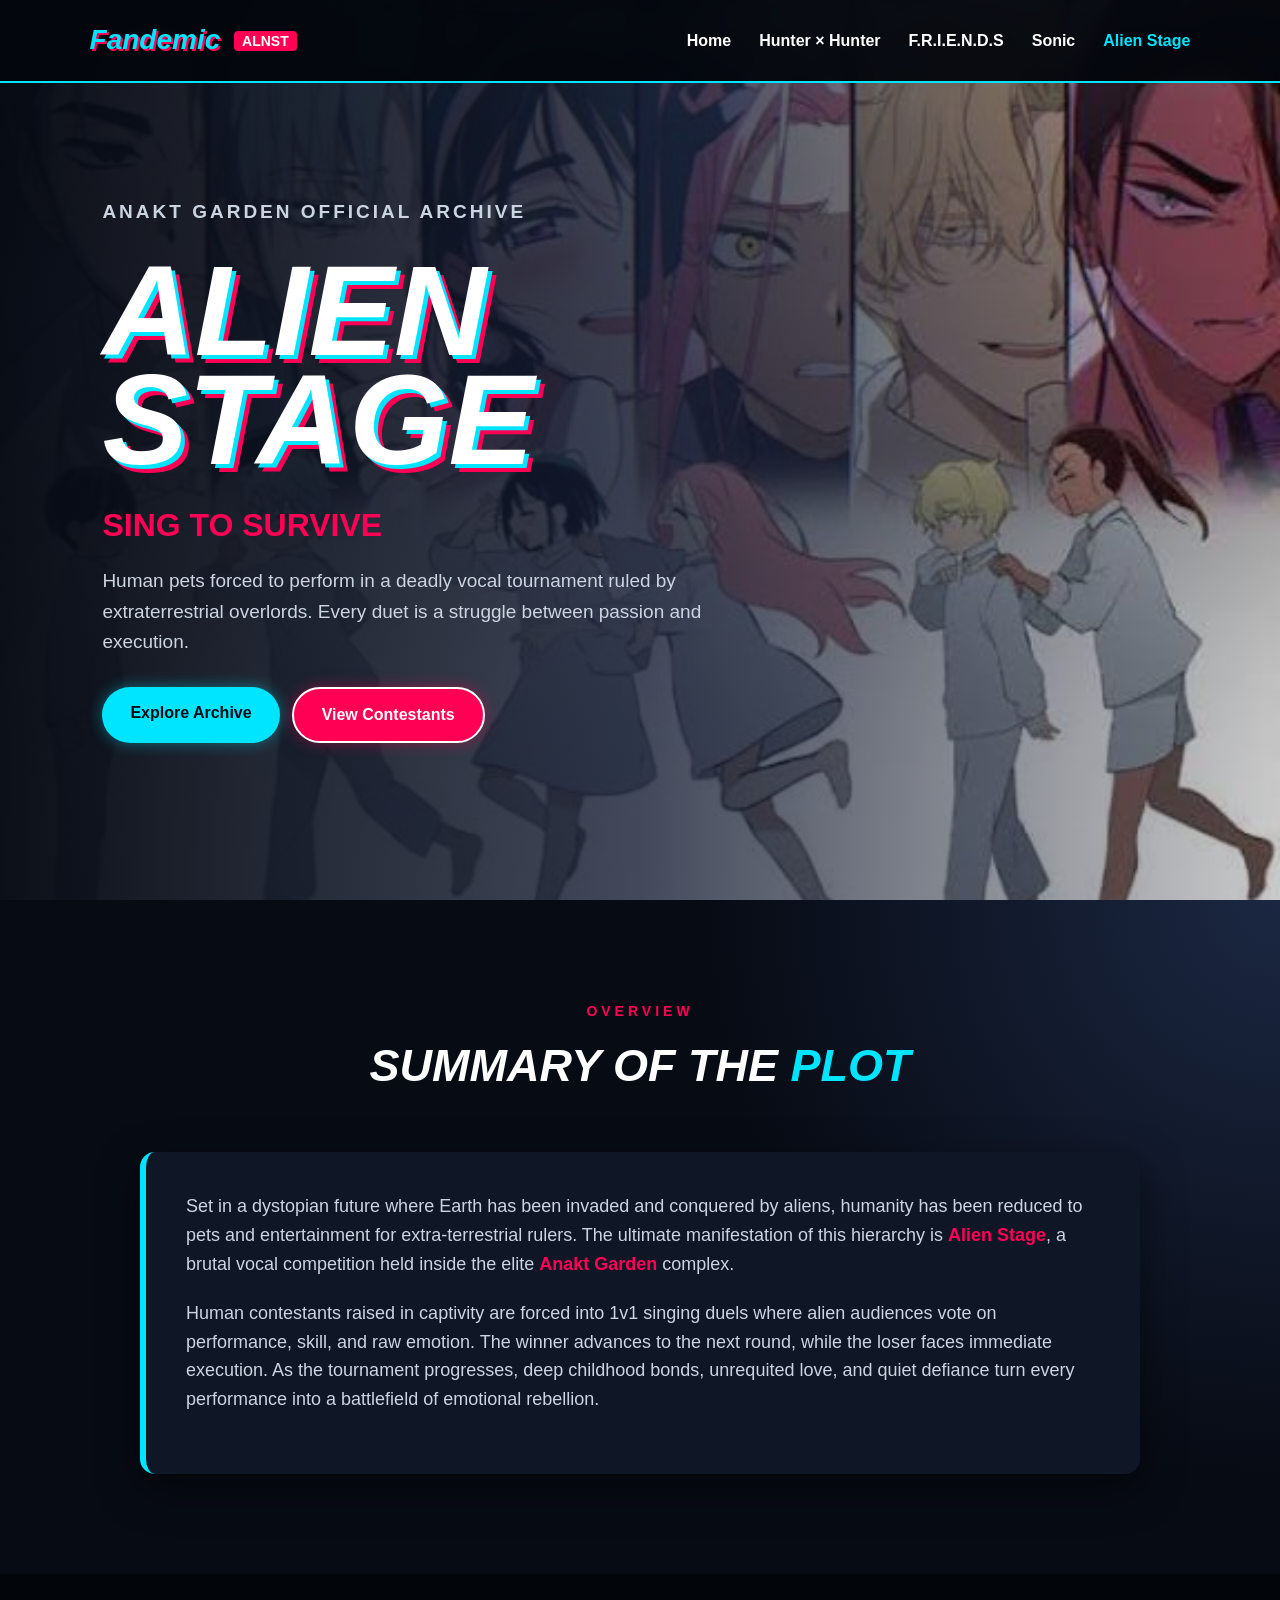
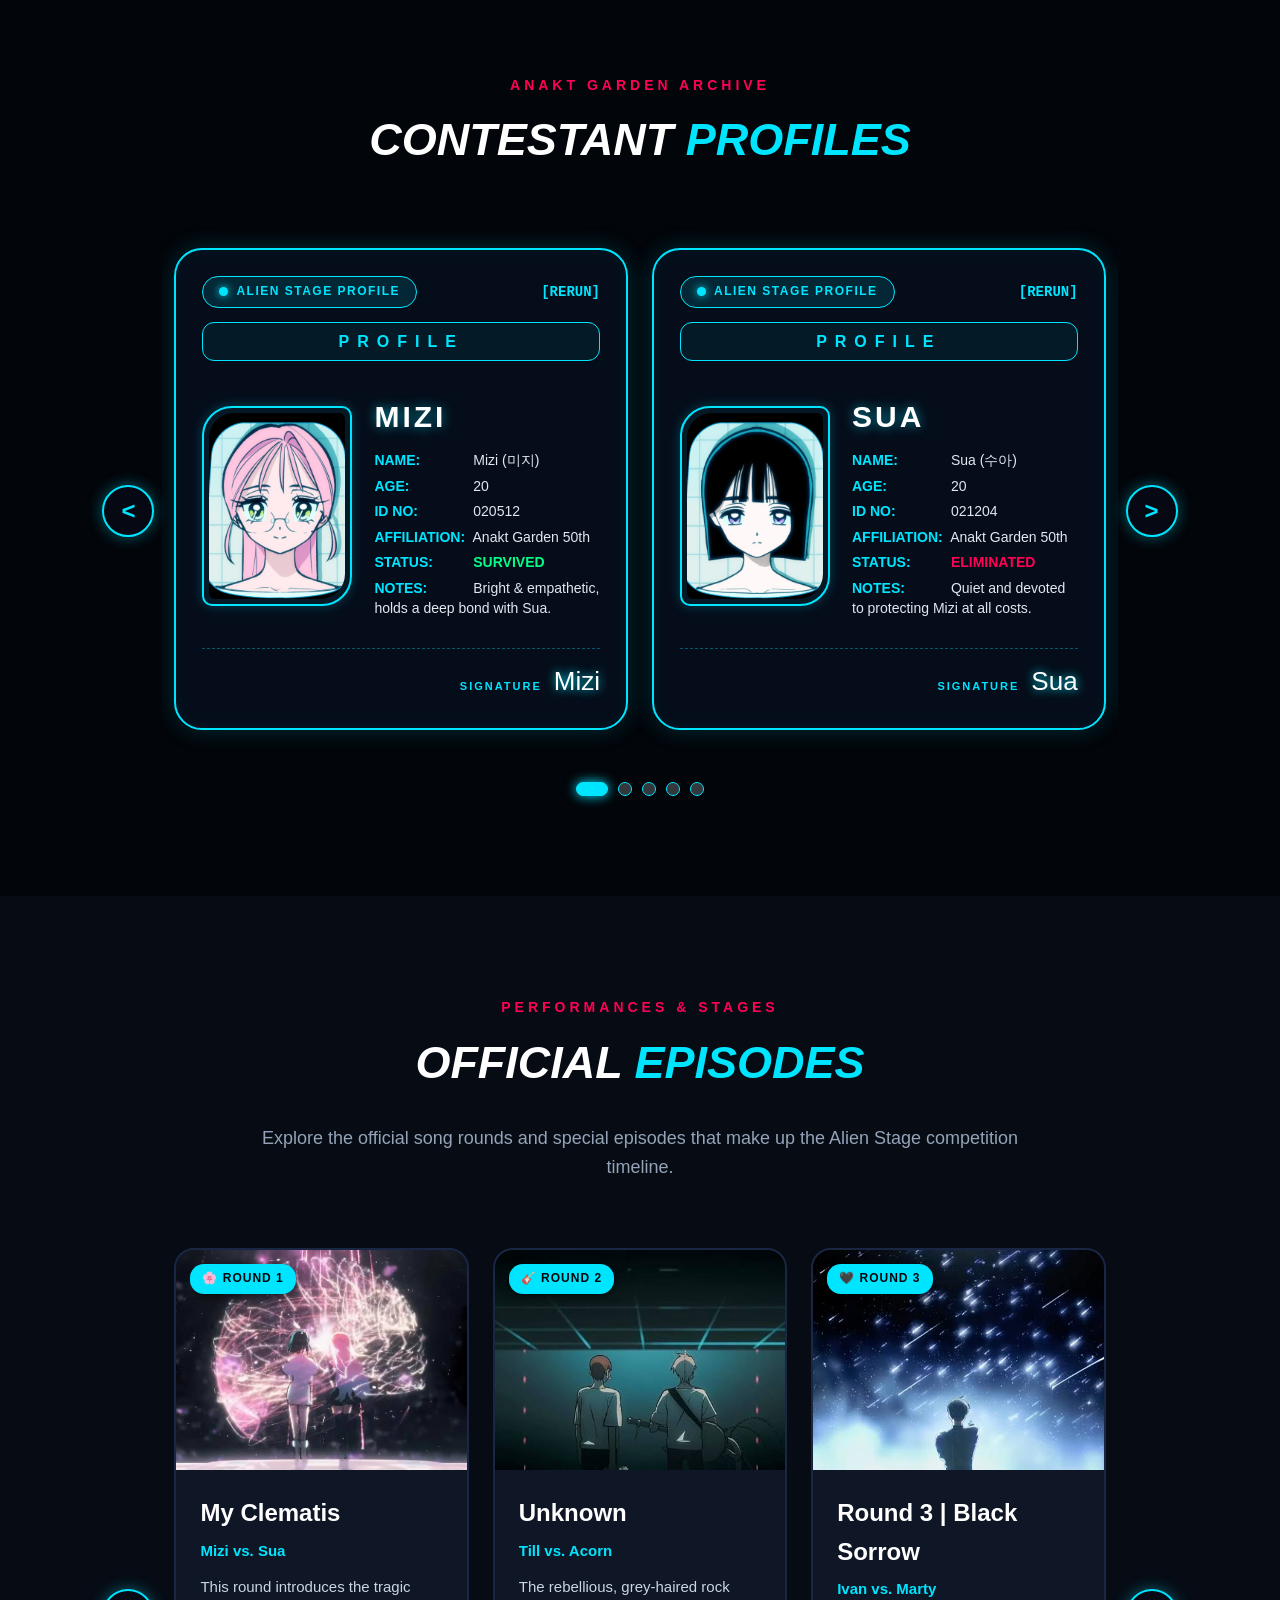
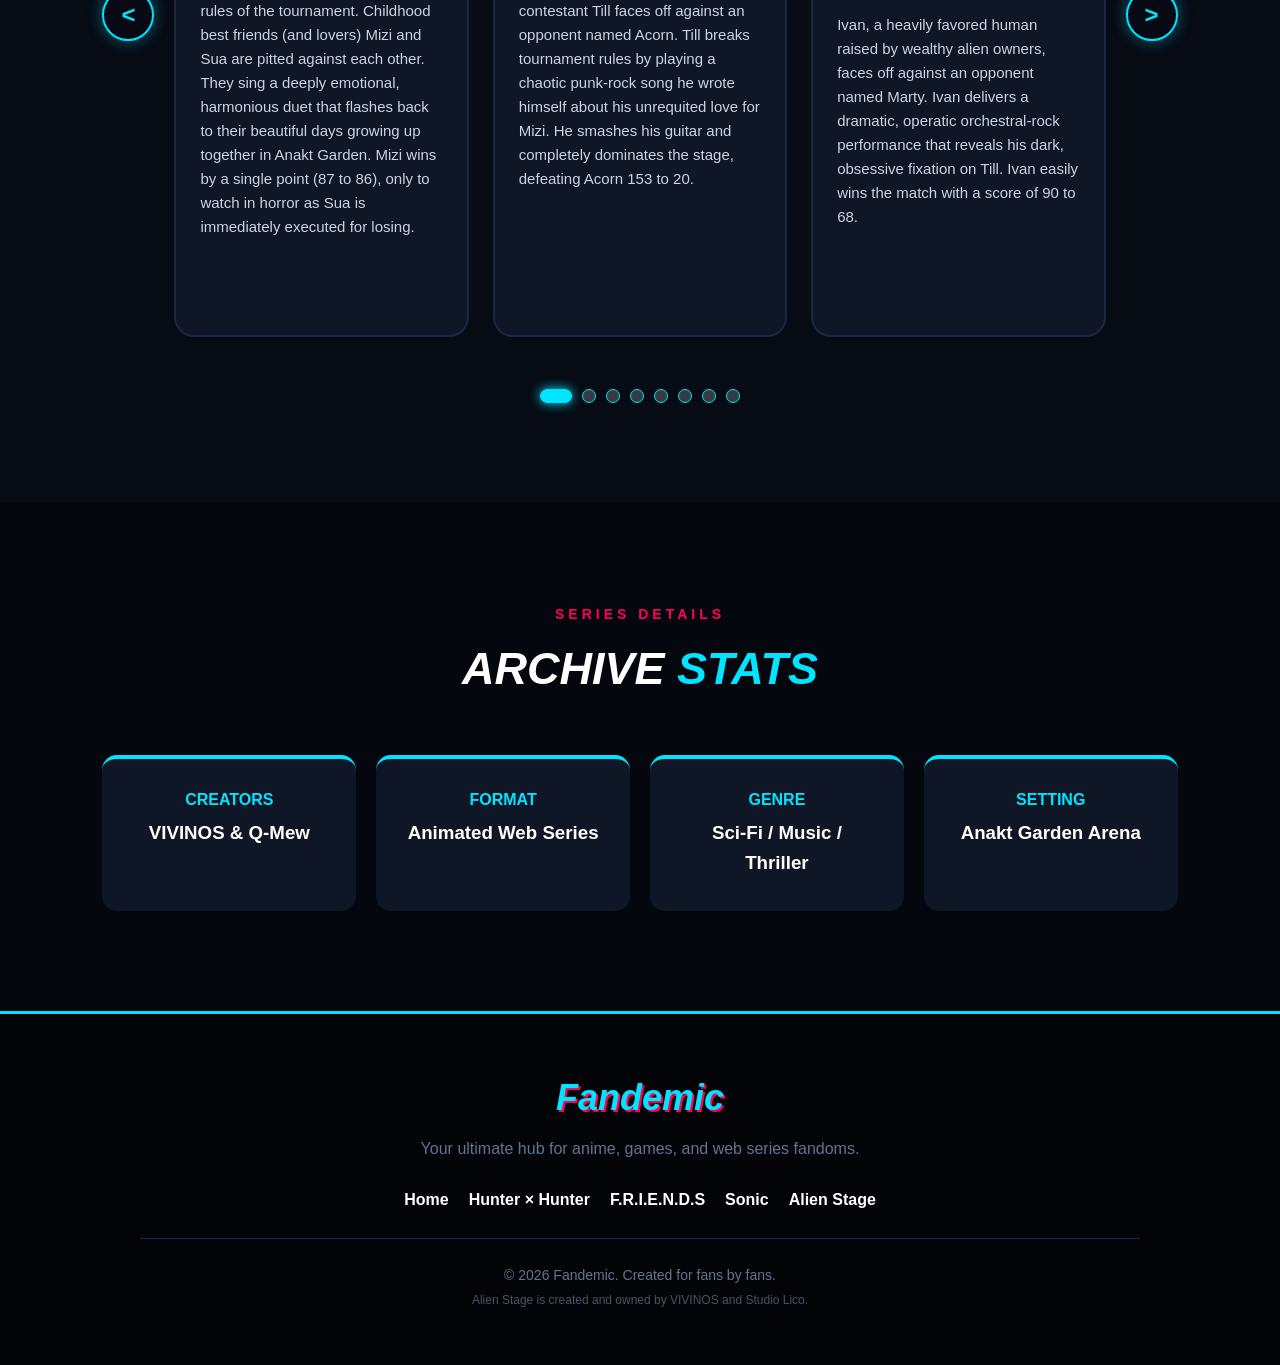
==== commit 0fdfa29d: "updated everything(pictures, html, css) also added js script" ====
--- a/alnst.html
+++ b/alnst.html
@@ -49,131 +49,414 @@
     </div>
   </section>
 
-  <!-- Main Characters Section -->
+  <!-- Main Characters Carousel Section -->
   <section id="characters" class="section characters-section">
     <div class="section-heading">
-      <p class="section-label">ANAKT GARDEN</p>
-      <h2>Main <span>Contestants</span></h2>
-    </div>
-
-    <div class="character-grid">
+      <p class="section-label">ANAKT GARDEN ARCHIVE</p>
+      <h2>Contestant <span>Profiles</span></h2>
+    </div>
+
+    <div class="carousel-container" id="character-carousel">
+      <button class="carousel-btn prev-btn" aria-label="Previous Character">&lt;</button>
       
-      <!-- Mizi -->
-      <article class="character-card">
-        <div class="character-image">
-          <img src="alnst pictures/Mizi.png" alt="Mizi">
+      <div class="carousel-track-wrapper">
+        <div class="carousel-track">
+          
+          <!-- Mizi -->
+          <article class="carousel-slide">
+            <div class="hud-profile-card">
+              <div class="hud-header">
+                <div class="hud-pill">
+                  <span class="hud-pill-dot"></span>
+                  <span>ALIEN STAGE PROFILE</span>
+                </div>
+                <span class="hud-tag">[RERUN]</span>
+              </div>
+              <div class="hud-card-title">PROFILE</div>
+              <div class="hud-body">
+                <div class="hud-portrait-frame">
+                  <div class="hud-portrait-inner">
+                    <img src="alnst pictures/Mizi.webp" alt="Mizi">
+                  </div>
+                </div>
+                <div class="hud-details">
+                  <h3 class="hud-char-name">MIZI</h3>
+                  <ul class="hud-stats">
+                    <li><span class="stat-label">NAME:</span> <span class="stat-val">Mizi (미지)</span></li>
+                    <li><span class="stat-label">AGE:</span> <span class="stat-val">20</span></li>
+                    <li><span class="stat-label">ID NO:</span> <span class="stat-val">020512</span></li>
+                    <li><span class="stat-label">AFFILIATION:</span> <span class="stat-val">Anakt Garden 50th</span></li>
+                    <li><span class="stat-label">STATUS:</span> <span class="stat-val status-alive">SURVIVED</span></li>
+                    <li><span class="stat-label">NOTES:</span> <span class="stat-val">Bright & empathetic, holds a deep bond with Sua.</span></li>
+                  </ul>
+                </div>
+              </div>
+              <div class="hud-footer">
+                <span class="hud-subtext">SIGNATURE</span>
+                <div class="hud-signature">Mizi</div>
+              </div>
+            </div>
+          </article>
+
+          <!-- Sua -->
+          <article class="carousel-slide">
+            <div class="hud-profile-card">
+              <div class="hud-header">
+                <div class="hud-pill">
+                  <span class="hud-pill-dot"></span>
+                  <span>ALIEN STAGE PROFILE</span>
+                </div>
+                <span class="hud-tag">[RERUN]</span>
+              </div>
+              <div class="hud-card-title">PROFILE</div>
+              <div class="hud-body">
+                <div class="hud-portrait-frame">
+                  <div class="hud-portrait-inner">
+                    <img src="alnst pictures/Sua.webp" alt="Sua">
+                  </div>
+                </div>
+                <div class="hud-details">
+                  <h3 class="hud-char-name">SUA</h3>
+                  <ul class="hud-stats">
+                    <li><span class="stat-label">NAME:</span> <span class="stat-val">Sua (수아)</span></li>
+                    <li><span class="stat-label">AGE:</span> <span class="stat-val">20</span></li>
+                    <li><span class="stat-label">ID NO:</span> <span class="stat-val">021204</span></li>
+                    <li><span class="stat-label">AFFILIATION:</span> <span class="stat-val">Anakt Garden 50th</span></li>
+                    <li><span class="stat-label">STATUS:</span> <span class="stat-val status-dead">ELIMINATED</span></li>
+                    <li><span class="stat-label">NOTES:</span> <span class="stat-val">Quiet and devoted to protecting Mizi at all costs.</span></li>
+                  </ul>
+                </div>
+              </div>
+              <div class="hud-footer">
+                <span class="hud-subtext">SIGNATURE</span>
+                <div class="hud-signature">Sua</div>
+              </div>
+            </div>
+          </article>
+
+          <!-- Till -->
+          <article class="carousel-slide">
+            <div class="hud-profile-card">
+              <div class="hud-header">
+                <div class="hud-pill">
+                  <span class="hud-pill-dot"></span>
+                  <span>ALIEN STAGE PROFILE</span>
+                </div>
+                <span class="hud-tag">[RERUN]</span>
+              </div>
+              <div class="hud-card-title">PROFILE</div>
+              <div class="hud-body">
+                <div class="hud-portrait-frame">
+                  <div class="hud-portrait-inner">
+                    <img src="alnst pictures/Till.webp" alt="Till">
+                  </div>
+                </div>
+                <div class="hud-details">
+                  <h3 class="hud-char-name">TILL</h3>
+                  <ul class="hud-stats">
+                    <li><span class="stat-label">NAME:</span> <span class="stat-val">Till (틸)</span></li>
+                    <li><span class="stat-label">AGE:</span> <span class="stat-val">22</span></li>
+                    <li><span class="stat-label">ID NO:</span> <span class="stat-val">010902</span></li>
+                    <li><span class="stat-label">AFFILIATION:</span> <span class="stat-val">Anakt Garden 50th</span></li>
+                    <li><span class="stat-label">STATUS:</span> <span class="stat-val status-alive">SURVIVED</span></li>
+                    <li><span class="stat-label">NOTES:</span> <span class="stat-val">Rebellious rocker with aggressive vocals.</span></li>
+                  </ul>
+                </div>
+              </div>
+              <div class="hud-footer">
+                <span class="hud-subtext">SIGNATURE</span>
+                <div class="hud-signature">Till</div>
+              </div>
+            </div>
+          </article>
+
+          <!-- Ivan -->
+          <article class="carousel-slide">
+            <div class="hud-profile-card">
+              <div class="hud-header">
+                <div class="hud-pill">
+                  <span class="hud-pill-dot"></span>
+                  <span>ALIEN STAGE PROFILE</span>
+                </div>
+                <span class="hud-tag">[RERUN]</span>
+              </div>
+              <div class="hud-card-title">PROFILE</div>
+              <div class="hud-body">
+                <div class="hud-portrait-frame">
+                  <div class="hud-portrait-inner">
+                    <img src="alnst pictures/Ivan" alt="Ivan">
+                  </div>
+                </div>
+                <div class="hud-details">
+                  <h3 class="hud-char-name">IVAN</h3>
+                  <ul class="hud-stats">
+                    <li><span class="stat-label">NAME:</span> <span class="stat-val">Ivan (이반)</span></li>
+                    <li><span class="stat-label">AGE:</span> <span class="stat-val">22</span></li>
+                    <li><span class="stat-label">ID NO:</span> <span class="stat-val">010310</span></li>
+                    <li><span class="stat-label">AFFILIATION:</span> <span class="stat-val">Anakt Garden 50th</span></li>
+                    <li><span class="stat-label">STATUS:</span> <span class="stat-val status-dead">ELIMINATED</span></li>
+                    <li><span class="stat-label">NOTES:</span> <span class="stat-val">Calculating & charismatic. Deeply fixated on Till.</span></li>
+                  </ul>
+                </div>
+              </div>
+              <div class="hud-footer">
+                <span class="hud-subtext">SIGNATURE</span>
+                <div class="hud-signature">Ivan</div>
+              </div>
+            </div>
+          </article>
+
+          <!-- Luka -->
+          <article class="carousel-slide">
+            <div class="hud-profile-card">
+              <div class="hud-header">
+                <div class="hud-pill">
+                  <span class="hud-pill-dot"></span>
+                  <span>ALIEN STAGE PROFILE</span>
+                </div>
+                <span class="hud-tag">[RERUN]</span>
+              </div>
+              <div class="hud-card-title">PROFILE</div>
+              <div class="hud-body">
+                <div class="hud-portrait-frame">
+                  <div class="hud-portrait-inner">
+                    <img src="alnst pictures/Luka.webp" alt="Luka">
+                  </div>
+                </div>
+                <div class="hud-details">
+                  <h3 class="hud-char-name">LUKA</h3>
+                  <ul class="hud-stats">
+                    <li><span class="stat-label">NAME:</span> <span class="stat-val">Luka (루카)</span></li>
+                    <li><span class="stat-label">AGE:</span> <span class="stat-val">25</span></li>
+                    <li><span class="stat-label">ID NO:</span> <span class="stat-val">001128</span></li>
+                    <li><span class="stat-label">AFFILIATION:</span> <span class="stat-val">Anakt Garden Champion</span></li>
+                    <li><span class="stat-label">STATUS:</span> <span class="stat-val status-alive">ACTIVE</span></li>
+                    <li><span class="stat-label">NOTES:</span> <span class="stat-val">Undefeated reigning top contestant of the stage.</span></li>
+                  </ul>
+                </div>
+              </div>
+              <div class="hud-footer">
+                <span class="hud-subtext">SIGNATURE</span>
+                <div class="hud-signature">Luka</div>
+              </div>
+            </div>
+          </article>
+
+          <!-- Hyuna -->
+          <article class="carousel-slide">
+            <div class="hud-profile-card">
+              <div class="hud-header">
+                <div class="hud-pill">
+                  <span class="hud-pill-dot"></span>
+                  <span>ALIEN STAGE PROFILE</span>
+                </div>
+                <span class="hud-tag">[RERUN]</span>
+              </div>
+              <div class="hud-card-title">PROFILE</div>
+              <div class="hud-body">
+                <div class="hud-portrait-frame">
+                  <div class="hud-portrait-inner">
+                    <img src="alnst pictures/Hyuna.webp" alt="Hyuna">
+                  </div>
+                </div>
+                <div class="hud-details">
+                  <h3 class="hud-char-name">HYUNA</h3>
+                  <ul class="hud-stats">
+                    <li><span class="stat-label">NAME:</span> <span class="stat-val">Hyuna (현아)</span></li>
+                    <li><span class="stat-label">AGE:</span> <span class="stat-val">26</span></li>
+                    <li><span class="stat-label">ID NO:</span> <span class="stat-val">990115</span></li>
+                    <li><span class="stat-label">AFFILIATION:</span> <span class="stat-val">Rebel Resistance</span></li>
+                    <li><span class="stat-label">STATUS:</span> <span class="stat-val status-alive">ESCAPED</span></li>
+                    <li><span class="stat-label">NOTES:</span> <span class="stat-val">Former contestant who broke free and leads the rebels.</span></li>
+                  </ul>
+                </div>
+              </div>
+              <div class="hud-footer">
+                <span class="hud-subtext">SIGNATURE</span>
+                <div class="hud-signature">Hyuna</div>
+              </div>
+            </div>
+          </article>
+
         </div>
-        <div class="character-info">
-          <span class="character-number">#01</span>
-          <h3>Mizi</h3>
-          <p class="role">Contestant</p>
-          <p>A bright and empathetic performer whose energetic vocals mask deep emotional turbulence and a tragic bond with Sua.</p>
-        </div>
-      </article>
-
-      <!-- Sua -->
-      <article class="character-card">
-        <div class="character-image">
-          <img src="alnst pictures/Sua.png" alt="Sua">
-        </div>
-        <div class="character-info">
-          <span class="character-number">#02</span>
-          <h3>Sua</h3>
-          <p class="role">Contestant</p>
-          <p>A quiet, composed singer with a soft voice. Her devotion to protecting Mizi drives her every choice on the stage.</p>
-        </div>
-      </article>
-
-      <!-- Till -->
-      <article class="character-card">
-        <div class="character-image">
-          <img src="alnst pictures/Till.png" alt="Till">
-        </div>
-        <div class="character-info">
-          <span class="character-number">#03</span>
-          <h3>Till</h3>
-          <p class="role">Contestant</p>
-          <p>A rebellious rocker known for gritty vocals and aggressive resistance against alien authority. He holds unrequited feelings for Mizi.</p>
-        </div>
-      </article>
-
-      <!-- Ivan -->
-      <article class="character-card">
-        <div class="character-image">
-          <img src="alnst pictures/Ivan.png" alt="Ivan">
-        </div>
-        <div class="character-info">
-          <span class="character-number">#04</span>
-          <h3>Ivan</h3>
-          <p class="role">Contestant</p>
-          <p>A calculating singer with immense charisma and dark motives. His fixation on Till culminates in drastic stage actions.</p>
-        </div>
-      </article>
-
-      <!-- Luka -->
-      <article class="character-card">
-        <div class="character-image">
-          <img src="alnst pictures/Luka.png" alt="Luka">
-        </div>
-        <div class="character-info">
-          <span class="character-number">#05</span>
-          <h3>Luka</h3>
-          <p class="role">Champion</p>
-          <p>The undefeated top performer of Anakt Garden. Cold and precise, he dominates every round with effortless skill.</p>
-        </div>
-      </article>
-
-      <!-- Hyuna -->
-      <article class="character-card">
-        <div class="character-image">
-          <img src="alnst pictures/Hyuna.png" alt="Hyuna">
-        </div>
-        <div class="character-info">
-          <span class="character-number">#06</span>
-          <h3>Hyuna</h3>
-          <p class="role">Rebel Leader</p>
-          <p>A former contestant who survived and escaped the alien system, now leading human forces operating outside the stage.</p>
-        </div>
-      </article>
-
+      </div>
+
+      <button class="carousel-btn next-btn" aria-label="Next Character">&gt;</button>
+      
+      <div class="carousel-dots"></div>
     </div>
   </section>
 
-  <!-- Media Section -->
+  <!-- Episodes / Rounds Carousel Section -->
   <section id="media" class="section media-section">
     <div class="section-heading">
-      <p class="section-label">PERFORMANCES</p>
-      <h2>Key <span>Rounds</span></h2>
-    </div>
-    <p class="media-description">Relive the iconic musical duels and pivotal moments from throughout the Alien Stage tournament.</p>
-
-    <div class="media-grid">
-      <!-- Round 1 (Large Card) -->
-      <div class="media-card large">
-        <img src="alnst pictures/round1.png" alt="Round 1 Sweet Dream">
-        <div class="media-overlay">
-          <p>ROUND 1</p>
-          <h3>Sweet Dream (Mizi vs Sua)</h3>
+      <p class="section-label">PERFORMANCES & STAGES</p>
+      <h2>Official <span>Episodes</span></h2>
+    </div>
+    <p class="media-description">Explore the official song rounds and special episodes that make up the Alien Stage competition timeline.</p>
+
+    <div class="carousel-container" id="episode-carousel">
+      <button class="carousel-btn prev-btn" aria-label="Previous Episode">&lt;</button>
+
+      <div class="carousel-track-wrapper">
+        <div class="carousel-track">
+
+          <!-- Episode 1 -->
+          <div class="carousel-slide">
+            <div class="episode-card">
+              <div class="episode-image-wrapper">
+                <img src="alnst pictures/round1.jfif" alt="Round 1 - Sweet Dream">
+                <span class="episode-badge">🌸 ROUND 1</span>
+              </div>
+              <div class="episode-content">
+                <h3>My Clematis</h3>
+                <p class="episode-matchup">Mizi vs. Sua</p>
+                <p class="episode-desc">This round introduces the tragic rules of the tournament. Childhood best friends (and lovers) Mizi and Sua are pitted against each other. They sing a deeply emotional, harmonious duet that flashes back to their beautiful days growing up together in Anakt Garden. Mizi wins by a single point (87 to 86), only to watch in horror as Sua is immediately executed for losing.</p>
+              </div>
+            </div>
+          </div>
+
+          <!-- Episode 2 -->
+          <div class="carousel-slide">
+            <div class="episode-card">
+              <div class="episode-image-wrapper">
+                <img src="alnst pictures/round2.jfif" alt="Round 2 - My Clematis">
+                <span class="episode-badge">🎸 ROUND 2</span>
+              </div>
+              <div class="episode-content">
+                <h3>Unknown</h3>
+                <p class="episode-matchup">Till vs. Acorn</p>
+                <p class="episode-desc">The rebellious, grey-haired rock contestant Till faces off against an opponent named Acorn. Till breaks tournament rules by playing a chaotic punk-rock song he wrote himself about his unrequited love for Mizi. He smashes his guitar and completely dominates the stage, defeating Acorn 153 to 20.</p>
+              </div>
+            </div>
+          </div>
+
+          <!-- Episode 3 -->
+          <div class="carousel-slide">
+            <div class="episode-card">
+              <div class="episode-image-wrapper">
+                <img src="alnst pictures/round3.jfif" alt="Round 3 - Unknown">
+                <span class="episode-badge">🖤 ROUND 3</span>
+              </div>
+              <div class="episode-content">
+                <h3>Round 3 | Black Sorrow</h3>
+                <p class="episode-matchup">Ivan vs. Marty</p>
+                <p class="episode-desc">Ivan, a heavily favored human raised by wealthy alien owners, faces off against an opponent named Marty. Ivan delivers a dramatic, operatic orchestral-rock performance that reveals his dark, obsessive fixation on Till. Ivan easily wins the match with a score of 90 to 68.</p>
+              </div>
+            </div>
+          </div>
+
+          <!-- Episode 4 -->
+          <div class="carousel-slide">
+            <div class="episode-card">
+              <div class="episode-image-wrapper">
+                <img src="alnst pictures/round4.jfif" alt="Round 4 - BLACK SORROW">
+                <span class="episode-badge">🩸 ROUND 4 (Off-Screen)</span>
+              </div>
+              <div class="episode-content">
+                <h3>No Official Track Released</h3>
+                <p class="episode-matchup">Luka vs. Durian</p>
+                <p class="episode-desc">This round takes place entirely off-screen but is briefly depicted via flashbacks. The cold-blooded, elite champion Luka cleanly defeats his unnamed opponent, Durian, leaving him dead on a blood-stained stage and cementing Luka as the season's top favorite.</p>
+              </div>
+            </div>
+          </div>
+
+          <!-- Episode 5 -->
+          <div class="carousel-slide">
+            <div class="episode-card">
+              <div class="episode-image-wrapper">
+                <img src="alnst pictures/round5.jfif" alt="Round 5 - Ruler of my Heart">
+                <span class="episode-badge">👑 ROUND 5</span>
+              </div>
+              <div class="episode-content">
+                <h3>Ruler of my Heart</h3>
+                <p class="episode-matchup">Mizi vs. Luka</p>
+                <p class="episode-desc">Luka and a heavily traumatized Mizi. Luka maliciously mimics Sua's voice and gestures to emotionally break Mizi on stage. Driven to a blind rage, Mizi stops singing entirely to physically assault Luka. Before alien guards can execute her, the human resistance crashes the venue and rescues her.</p>
+              </div>
+            </div>
+          </div>
+
+          <!-- Episode 6 -->
+          <div class="carousel-slide">
+            <div class="episode-card">
+              <div class="episode-image-wrapper">
+                <img src="alnst pictures/round6.jfif" alt="Round 6 - Cure">
+                <span class="episode-badge">💔 ROUND 6</span>
+              </div>
+              <div class="episode-content">
+                <h3>Cure</h3>
+                <p class="episode-matchup">Ivan vs. Till</p>
+                <p class="episode-desc">Forced into a direct duel, childhood friends Ivan and Till face each other. Till, believing Mizi is dead, sings with a completely defeated, melancholic tone. Ivan performs a beautiful track about his unrequited love for Till. Realizing Till has given up and will be executed if he loses, Ivan drops his microphone, forces a kiss on Till, and strangles him. This intentionally triggers the stage's automated safety guards, who shoot and kill Ivan for violence, sacrificing himself so Till survives.</p>
+              </div>
+            </div>
+          </div>
+
+          <!-- Special Episode -->
+          <div class="carousel-slide">
+            <div class="episode-card special">
+              <div class="episode-image-wrapper">
+                <img src="alnst pictures/all-in.jfif" alt="Special - All-In">
+                <span class="episode-badge special-badge">💥 Interlude: The Resistance</span>
+              </div>
+              <div class="episode-content">
+                <h3>All-In</h3>
+                <p class="episode-matchup">Hyuna & Resistance</p>
+                <p class="episode-desc"> Moving away from the official stage brackets, this high-energy rock anthem follows Hyuna and the anti-Alien Stage human rebellion. It tracks Mizi recovering from her trauma and joining the rebel forces as they mount a heavy tactical assault on Anakt Garden to save remaining captives.</p>
+              </div>
+            </div>
+          </div>
+
+          <!-- Finale Episode -->
+          <div class="carousel-slide">
+            <div class="episode-card special">
+              <div class="episode-image-wrapper">
+                <img src="alnst pictures/finale.jfif" alt="Finale - Wiegenlied">
+                <span class="episode-badge">🏁 FINALE</span>
+              </div>
+              <div class="episode-content">
+                <h3>Blink Gone</h3>
+                <p class="episode-matchup">Till vs. Luka</p>
+                <p class="episode-desc"> The grand finale of the 50th season between Till and Luka. Weaponizing Till's trauma, Luka mimics the imagery of Ivan choking him to psychologically torture Till mid-performance. The pressure drives Till into a severe panic attack and deep hallucinations, causing him to break down and stop singing entirely. Luka wins the tournament, while Till suffers a brutal physical and mental collapse.</p>
+              </div>
+            </div>
+          </div>
+
+          <!-- Episode: Wiege -->
+          <div class="carousel-slide">
+            <div class="episode-card special">
+              <div class="episode-image-wrapper">
+                <img src="alnst pictures/wiege.jfif" alt="Episode - Wiege">
+                <span class="episode-badge special-badge">🕊️ Epilogue Backstory</span>
+              </div>
+              <div class="episode-content">
+                <h3>Wiege</h3>
+                <p class="episode-matchup">Luka & Hyuna Memory</p>
+                <p class="episode-desc"> Rather than a competitive duel, this haunting orchestral cinematic features Luka and Hyuna reminiscing. It explores their intertwined childhood history and past relationship long before the current tournament, shedding light on the tragic motivations that drive Luka's compliance and Hyuna's rebellion.</p>
+              </div>
+            </div>
+          </div>
+
+          <!-- Episode: Karma -->
+          <div class="carousel-slide">
+            <div class="episode-card special">
+              <div class="episode-image-wrapper">
+                <img src="alnst pictures/karma.jfif" alt="Episode - Karma">
+                <span class="episode-badge special-badge">🪐 Season Finale</span>
+              </div>
+              <div class="episode-content">
+                <h3>Karma</h3>
+                <p class="episode-matchup">Sua & Mizi</p>
+                <p class="episode-desc">The ultimate climax of the main storyline. Following the aftermath of the final round, Mizi confronts Luka on the collapsing stage. Drowning in immense survivor's guilt over losing Sua, Hyuna, and Till, Mizi violently attacks Luka and denounces the cycle of exploitation. She then shoots the alien host Isaac, takes control of his tablet, and forces a missile to target the stadium in a nihilistic bid to destroy the entire system once and for all</p>
+              </div>
+            </div>
+          </div>
+
         </div>
       </div>
 
-      <!-- Round 3 -->
-      <div class="media-card">
-        <img src="alnst pictures/round3.png" alt="Round 3 Unknown">
-        <div class="media-overlay">
-          <p>ROUND 3</p>
-          <h3>Unknown (Till vs ACakt)</h3>
-        </div>
-      </div>
-
-      <!-- Round 6 -->
-      <div class="media-card">
-        <img src="alnst pictures/round6.png" alt="Round 6 Cure">
-        <div class="media-overlay">
-          <p>ROUND 6</p>
-          <h3>Cure (Ivan vs Till)</h3>
-        </div>
-      </div>
+      <button class="carousel-btn next-btn" aria-label="Next Episode">&gt;</button>
+
+      <div class="carousel-dots"></div>
     </div>
   </section>
 
@@ -225,5 +508,8 @@
     </div>
   </footer>
 
+  <!-- Dedicated Alien Stage JS Script -->
+  <script src="alnst.js"></script>
+
 </body>
 </html>
--- a/alnst.css
+++ b/alnst.css
@@ -16,7 +16,7 @@
 
 body {
     font-family: Arial, Helvetica, sans-serif;
-    background: #070b14;
+    background: #04070d;
     color: white;
     line-height: 1.6;
 }
@@ -36,7 +36,7 @@
     justify-content: space-between;
     align-items: center;
     padding: 18px 7%;
-    background: rgba(7, 11, 20, 0.95);
+    background: rgba(4, 7, 13, 0.95);
     backdrop-filter: blur(10px);
     border-bottom: 2px solid #00e5ff;
 }
@@ -97,7 +97,7 @@
             rgba(20, 28, 50, 0.8),
             rgba(0, 0, 0, 0.2)
         ),
-        url("alnst pictures/hero-bg.jpg");
+        url("alnst pictures/hero-bg.jfif");
     background-size: cover;
     background-position: center;
 }
@@ -244,152 +244,404 @@
 
 
 /* =========================================
-   CHARACTERS
+   CAROUSEL GENERAL STYLES
+========================================= */
+
+.carousel-container {
+    position: relative;
+    max-width: 1300px;
+    margin: 0 auto;
+    padding: 0 60px;
+}
+
+.carousel-track-wrapper {
+    overflow: hidden;
+    width: 100%;
+    border-radius: 20px;
+    padding: 10px 0;
+}
+
+.carousel-track {
+    display: flex;
+    transition: transform 0.4s ease-in-out;
+    width: 100%;
+}
+
+.carousel-slide {
+    flex: 0 0 100%;
+    max-width: 100%;
+    padding: 12px;
+    box-sizing: border-box;
+}
+
+/* Responsive columns */
+@media (min-width: 800px) {
+    #character-carousel .carousel-slide {
+        flex: 0 0 50%;
+        max-width: 50%;
+    }
+    #episode-carousel .carousel-slide {
+        flex: 0 0 50%;
+        max-width: 50%;
+    }
+}
+
+@media (min-width: 1200px) {
+    #character-carousel .carousel-slide {
+        flex: 0 0 50%;
+        max-width: 50%;
+    }
+    #episode-carousel .carousel-slide {
+        flex: 0 0 33.333%;
+        max-width: 33.333%;
+    }
+}
+
+/* Carousel Control Buttons */
+.carousel-btn {
+    position: absolute;
+    top: 50%;
+    transform: translateY(-50%);
+    background: rgba(7, 11, 20, 0.9);
+    color: #00e5ff;
+    border: 2px solid #00e5ff;
+    width: 52px;
+    height: 52px;
+    border-radius: 50%;
+    font-size: 24px;
+    font-weight: bold;
+    cursor: pointer;
+    z-index: 10;
+    transition: 0.3s;
+    display: flex;
+    align-items: center;
+    justify-content: center;
+    box-shadow: 0 0 15px rgba(0, 229, 255, 0.4);
+}
+
+.carousel-btn:hover {
+    background: #00e5ff;
+    color: #070b14;
+    box-shadow: 0 0 25px rgba(0, 229, 255, 0.9);
+}
+
+.prev-btn {
+    left: 0;
+}
+
+.next-btn {
+    right: 0;
+}
+
+/* Dots Navigation */
+.carousel-dots {
+    display: flex;
+    justify-content: center;
+    gap: 10px;
+    margin-top: 30px;
+}
+
+.dot {
+    width: 14px;
+    height: 14px;
+    background: rgba(255, 255, 255, 0.2);
+    border: 1.5px solid #00e5ff;
+    border-radius: 50%;
+    cursor: pointer;
+    transition: 0.3s;
+}
+
+.dot.active {
+    background: #00e5ff;
+    width: 32px;
+    border-radius: 10px;
+    box-shadow: 0 0 12px #00e5ff;
+}
+
+
+/* =========================================
+   CHARACTERS (HUD PROFILE UI - ENLARGED)
 ========================================= */
 
 .characters-section {
-    background: #04070d;
-}
-
-.character-grid {
-    display: grid;
-    grid-template-columns: repeat(auto-fit, minmax(260px, 1fr));
-    gap: 25px;
-}
-
-.character-card {
+    background: #02050a;
+}
+
+.hud-profile-card {
+    background: rgba(6, 15, 28, 0.92);
+    border: 2px solid #00e5ff;
+    border-radius: 28px;
+    padding: 26px;
+    box-shadow:
+        0 0 25px rgba(0, 229, 255, 0.18),
+        inset 0 0 15px rgba(0, 229, 255, 0.05);
+    position: relative;
+    transition: transform 0.3s ease, box-shadow 0.3s ease;
+    height: 100%;
+    display: flex;
+    flex-direction: column;
+    justify-content: space-between;
+}
+
+.hud-profile-card:hover {
+    transform: translateY(-6px);
+    box-shadow:
+        0 0 35px rgba(0, 229, 255, 0.4),
+        inset 0 0 20px rgba(0, 229, 255, 0.1);
+}
+
+.hud-header {
+    display: flex;
+    justify-content: space-between;
+    align-items: center;
+    margin-bottom: 14px;
+}
+
+.hud-pill {
+    display: flex;
+    align-items: center;
+    gap: 8px;
+    border: 1.5px solid #00e5ff;
+    background: rgba(0, 229, 255, 0.12);
+    padding: 5px 16px;
+    border-radius: 20px;
+    font-size: 12px;
+    font-weight: bold;
+    color: #00e5ff;
+    letter-spacing: 1.5px;
+}
+
+.hud-pill-dot {
+    width: 9px;
+    height: 9px;
+    background: #00e5ff;
+    border-radius: 50%;
+    box-shadow: 0 0 8px #00e5ff;
+}
+
+.hud-tag {
+    color: #00e5ff;
+    font-family: monospace;
+    font-size: 14px;
+    font-weight: bold;
+}
+
+.hud-card-title {
+    text-align: center;
+    border: 1.5px solid #00e5ff;
+    border-radius: 12px;
+    padding: 6px 0;
+    color: #00e5ff;
+    font-weight: 900;
+    letter-spacing: 8px;
+    font-size: 16px;
+    margin-bottom: 22px;
+    background: rgba(0, 229, 255, 0.06);
+}
+
+.hud-body {
+    display: flex;
+    gap: 22px;
+    align-items: center;
+    flex-grow: 1;
+}
+
+.hud-portrait-frame {
+    width: 150px;
+    height: 200px;
+    flex-shrink: 0;
+    border: 2px solid #00e5ff;
+    border-radius: 30px 10px 30px 10px;
+    padding: 5px;
+    background: rgba(0, 229, 255, 0.05);
+    box-shadow: 0 0 12px rgba(0, 229, 255, 0.25);
+}
+
+.hud-portrait-inner {
+    width: 100%;
+    height: 100%;
+    border-radius: 25px 6px 25px 6px;
     overflow: hidden;
-    background: #0f1626;
-    border: 2px solid #1a2744;
-    border-radius: 18px;
-    transition: 0.3s;
-}
-
-.character-card:hover {
-    transform: translateY(-8px);
-    border-color: #00e5ff;
-    box-shadow: 0 15px 35px rgba(0, 229, 255, 0.25);
-}
-
-.character-image {
-    height: 280px;
-    overflow: hidden;
-    background: #070b14;
-}
-
-.character-image img {
+    background: #000;
+}
+
+.hud-portrait-inner img {
     width: 100%;
     height: 100%;
     object-fit: cover;
-    transition: 0.5s;
-}
-
-.character-card:hover .character-image img {
-    transform: scale(1.06);
-}
-
-.character-info {
-    padding: 24px;
-}
-
-.character-number {
-    color: #00e5ff;
-    font-weight: bold;
+}
+
+.hud-details {
+    flex-grow: 1;
+}
+
+.hud-char-name {
+    font-size: 30px;
+    font-weight: 900;
+    color: #ffffff;
+    letter-spacing: 3px;
+    text-shadow: 0 0 12px rgba(0, 229, 255, 0.6);
+    margin-bottom: 10px;
+}
+
+.hud-stats {
+    list-style: none;
     font-size: 14px;
-}
-
-.character-info h3 {
+    display: flex;
+    flex-direction: column;
+    gap: 6px;
+    line-height: 1.4;
+}
+
+.stat-label {
+    color: #00e5ff;
+    font-weight: bold;
+    display: inline-block;
+    min-width: 95px;
+}
+
+.stat-val {
+    color: #e2e8f0;
+}
+
+.status-alive {
+    color: #00ff88;
+    font-weight: bold;
+}
+
+.status-dead {
+    color: #ff0055;
+    font-weight: bold;
+}
+
+.hud-footer {
+    display: flex;
+    justify-content: flex-end;
+    align-items: baseline;
+    gap: 12px;
+    margin-top: 20px;
+    border-top: 1px dashed rgba(0, 229, 255, 0.35);
+    padding-top: 12px;
+}
+
+.hud-subtext {
+    font-size: 11px;
+    color: #00e5ff;
+    letter-spacing: 2px;
+    font-weight: bold;
+}
+
+.hud-signature {
+    font-family: 'Brush Script MT', cursive, sans-serif;
+    font-size: 26px;
     color: #ffffff;
-    font-size: 27px;
-    margin-bottom: 3px;
-}
-
-.character-info .role {
-    color: #ff0055;
-    font-weight: bold;
-    margin-bottom: 12px;
-}
-
-.character-info p:last-child {
-    color: #94a3b8;
-}
-
-
-/* =========================================
-   MEDIA
+    text-shadow: 0 0 10px #00e5ff;
+}
+
+
+/* =========================================
+   EPISODES / MEDIA (ENLARGED)
 ========================================= */
 
 .media-section {
-    background:
-        linear-gradient(
-            135deg,
-            #0b1220,
-            #060a12
-        );
+    background: #060b14;
 }
 
 .media-description {
-    max-width: 750px;
+    max-width: 800px;
     margin: -25px auto 45px;
     text-align: center;
     color: #94a3b8;
-    font-size: 17px;
-}
-
-.media-grid {
-    display: grid;
-    grid-template-columns: repeat(3, 1fr);
-    grid-auto-rows: 260px;
-    gap: 20px;
-}
-
-.media-card {
+    font-size: 18px;
+}
+
+.episode-card {
+    background: #0f1626;
+    border: 2px solid #1a2744;
+    border-radius: 20px;
+    overflow: hidden;
+    transition: 0.3s;
+    height: 100%;
+    display: flex;
+    flex-direction: column;
+}
+
+.episode-card:hover {
+    transform: translateY(-6px);
+    border-color: #00e5ff;
+    box-shadow: 0 12px 30px rgba(0, 229, 255, 0.25);
+}
+
+.episode-card.special {
+    border-color: #ff0055;
+}
+
+.episode-image-wrapper {
     position: relative;
+    width: 100%;
+    height: 220px;
     overflow: hidden;
-    border-radius: 16px;
-    border: 2px solid #1a2744;
-    background: #0f1626;
-}
-
-.media-card.large {
-    grid-column: span 2;
-    grid-row: span 2;
-}
-
-.media-card img {
+    background: #070b14;
+}
+
+.episode-image-wrapper img {
     width: 100%;
     height: 100%;
     object-fit: cover;
-    transition: 0.5s;
-}
-
-.media-card:hover img {
+    transition: transform 0.5s ease;
+}
+
+.episode-card:hover .episode-image-wrapper img {
     transform: scale(1.08);
 }
 
-.media-overlay {
+.episode-badge {
     position: absolute;
-    bottom: 0;
-    left: 0;
-    width: 100%;
-    padding: 25px 20px;
-    background:
-        linear-gradient(
-            transparent,
-            rgba(7, 11, 20, 0.95)
-        );
-}
-
-.media-overlay p {
+    top: 14px;
+    left: 14px;
+    background: #00e5ff;
+    color: #04070d;
+    font-size: 12px;
+    font-weight: 900;
+    padding: 5px 12px;
+    border-radius: 14px;
+    letter-spacing: 1px;
+    box-shadow: 0 2px 10px rgba(0,0,0,0.6);
+}
+
+.special-badge {
+    background: #ff0055;
+    color: #ffffff;
+}
+
+.episode-content {
+    padding: 24px;
+    flex-grow: 1;
+    display: flex;
+    flex-direction: column;
+}
+
+.episode-content h3 {
+    font-size: 24px;
+    color: #ffffff;
+    margin-bottom: 6px;
+}
+
+.episode-matchup {
+    color: #00e5ff;
+    font-weight: bold;
+    font-size: 15px;
+    margin-bottom: 12px;
+}
+
+.episode-card.special .episode-matchup {
     color: #ff0055;
-    font-size: 12px;
-    font-weight: bold;
-    letter-spacing: 2px;
-}
-
-.media-overlay h3 {
-    color: #00e5ff;
-    font-size: 22px;
+}
+
+.episode-desc {
+    color: #cbd5e1;
+    font-size: 15px;
+    line-height: 1.6;
 }
 
 
@@ -529,12 +781,8 @@
         justify-content: center;
     }
 
-    .media-grid {
-        grid-template-columns: repeat(2, 1fr);
-    }
-
-    .media-card.large {
-        grid-column: span 2;
+    .carousel-container {
+        padding: 0 45px;
     }
 }
 
@@ -582,14 +830,21 @@
         padding: 25px;
     }
 
-    .media-grid {
-        grid-template-columns: 1fr;
-        grid-auto-rows: 260px;
-    }
-
-    .media-card.large {
-        grid-column: span 1;
-        grid-row: span 1;
+    .carousel-container {
+        padding: 0;
+    }
+
+    .carousel-btn {
+        display: none;
+    }
+
+    .hud-body {
+        flex-direction: column;
+        text-align: center;
+    }
+
+    .hud-stats {
+        align-items: center;
     }
 
     .footer-links {
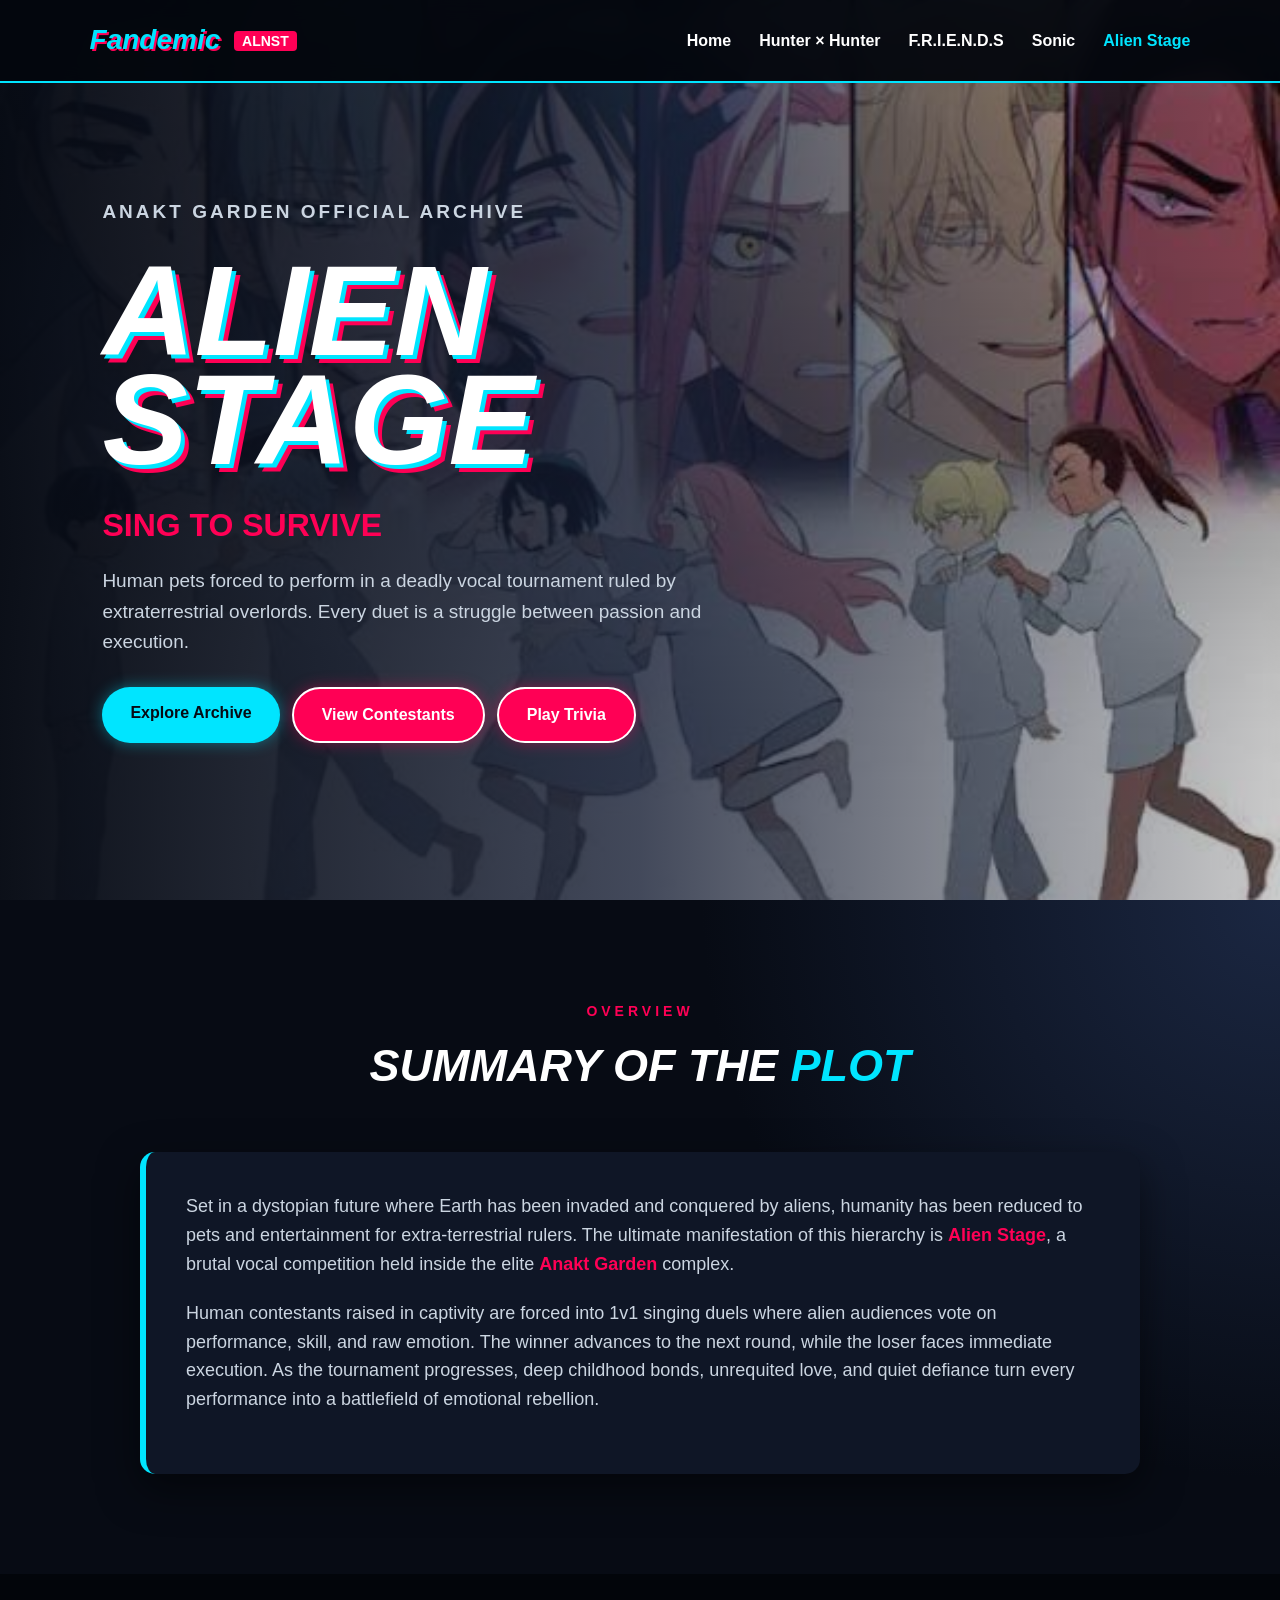
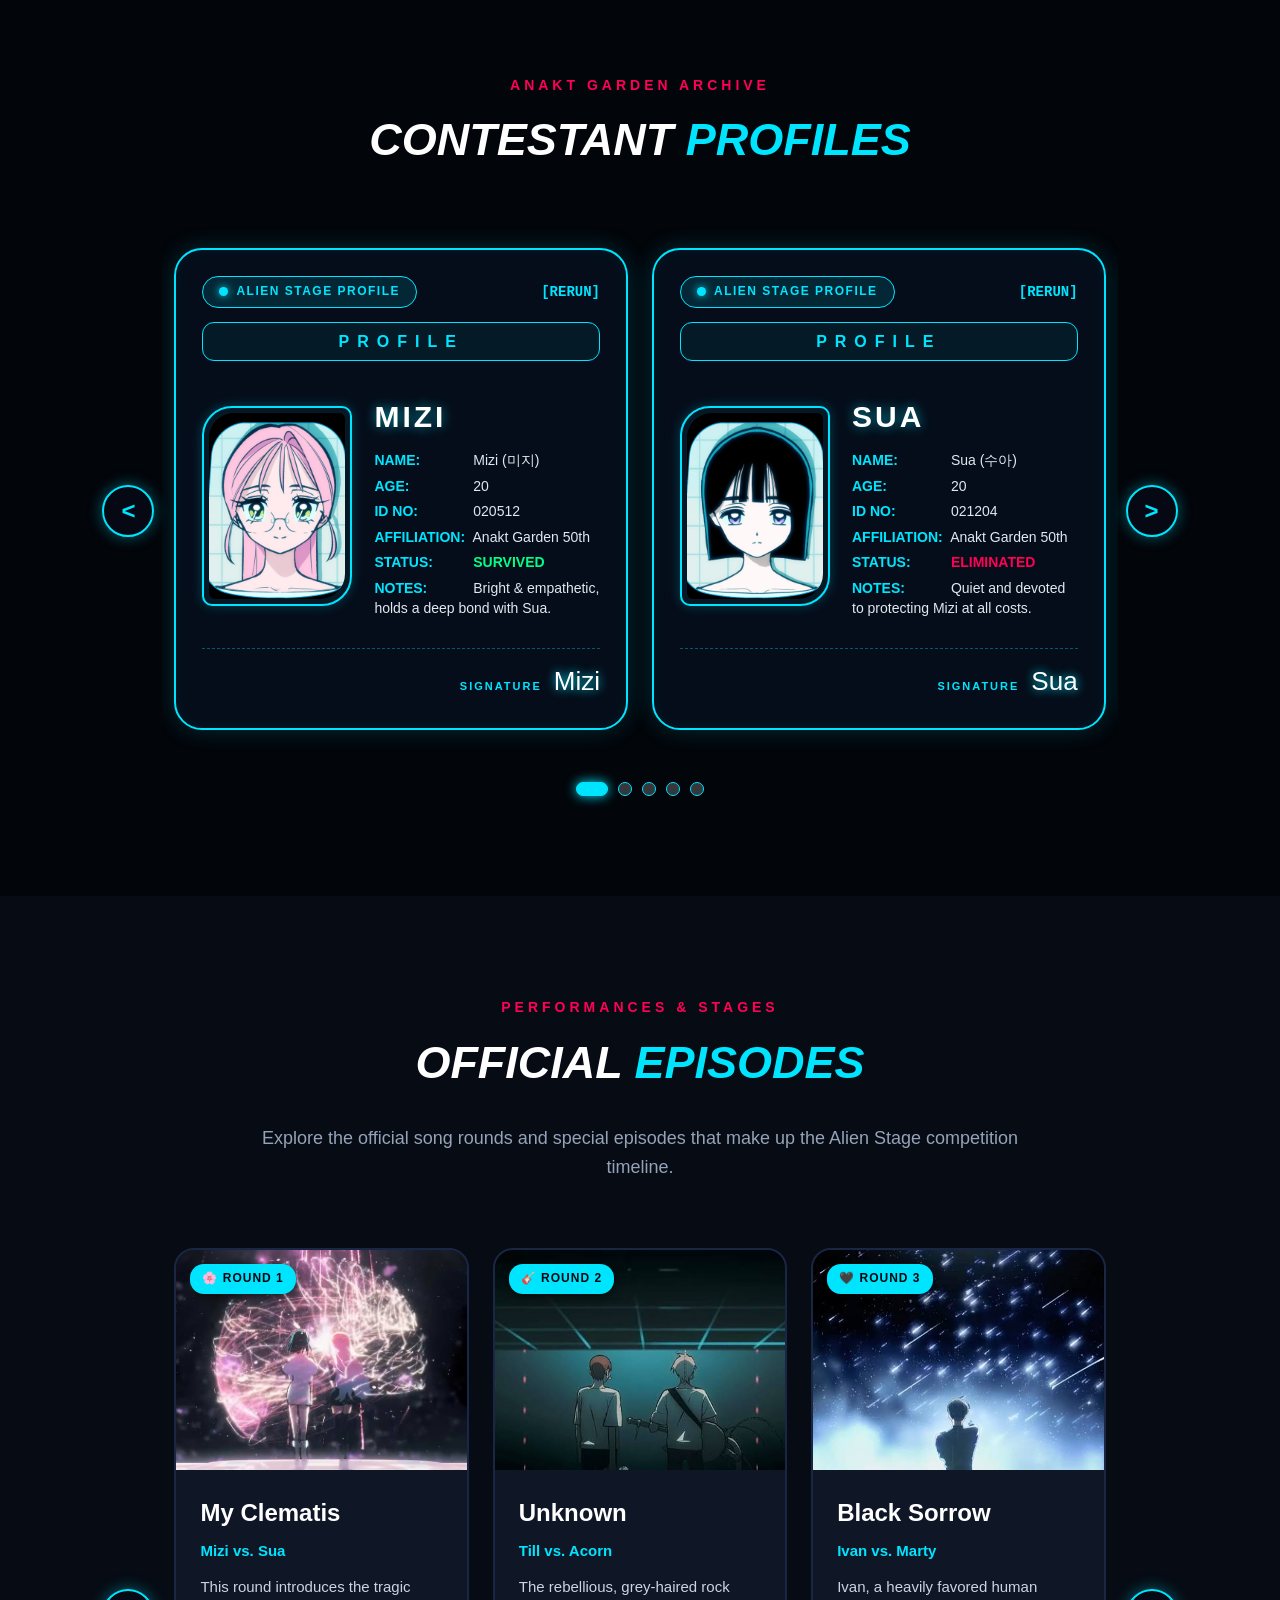
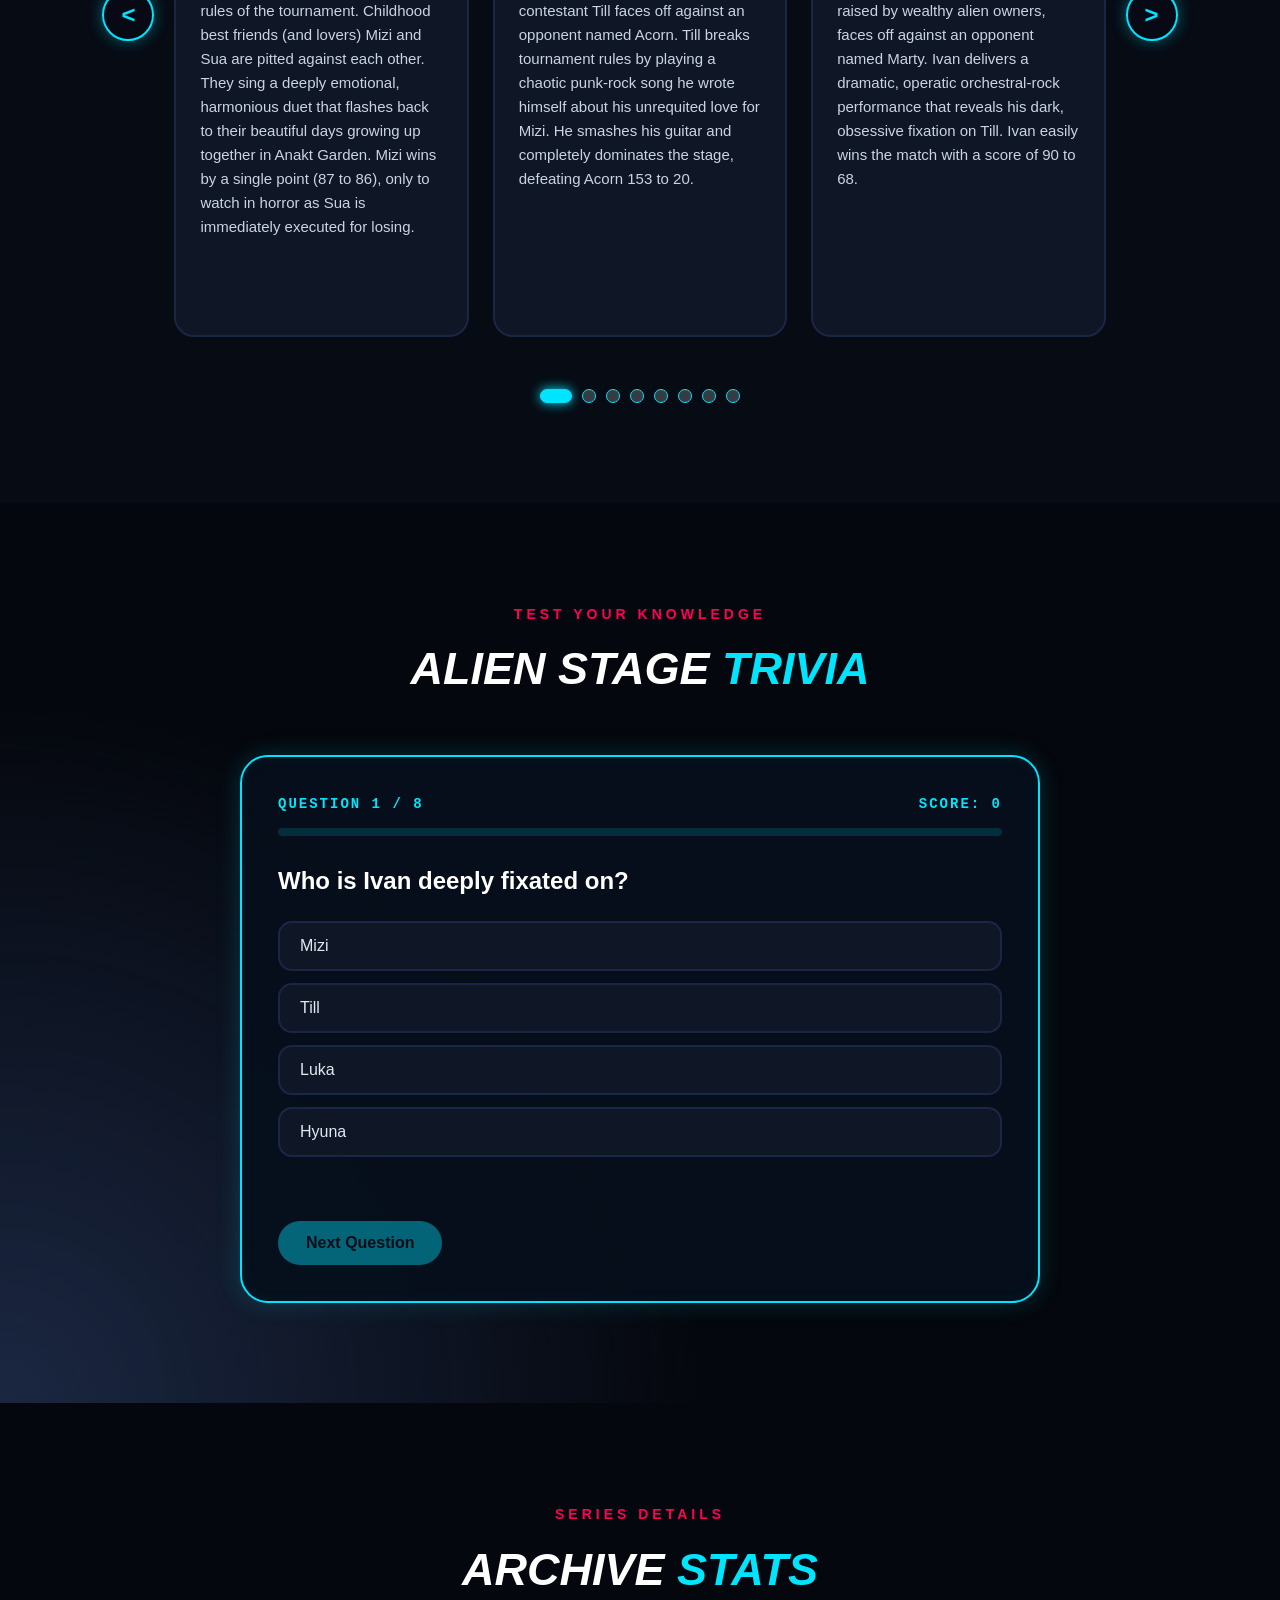
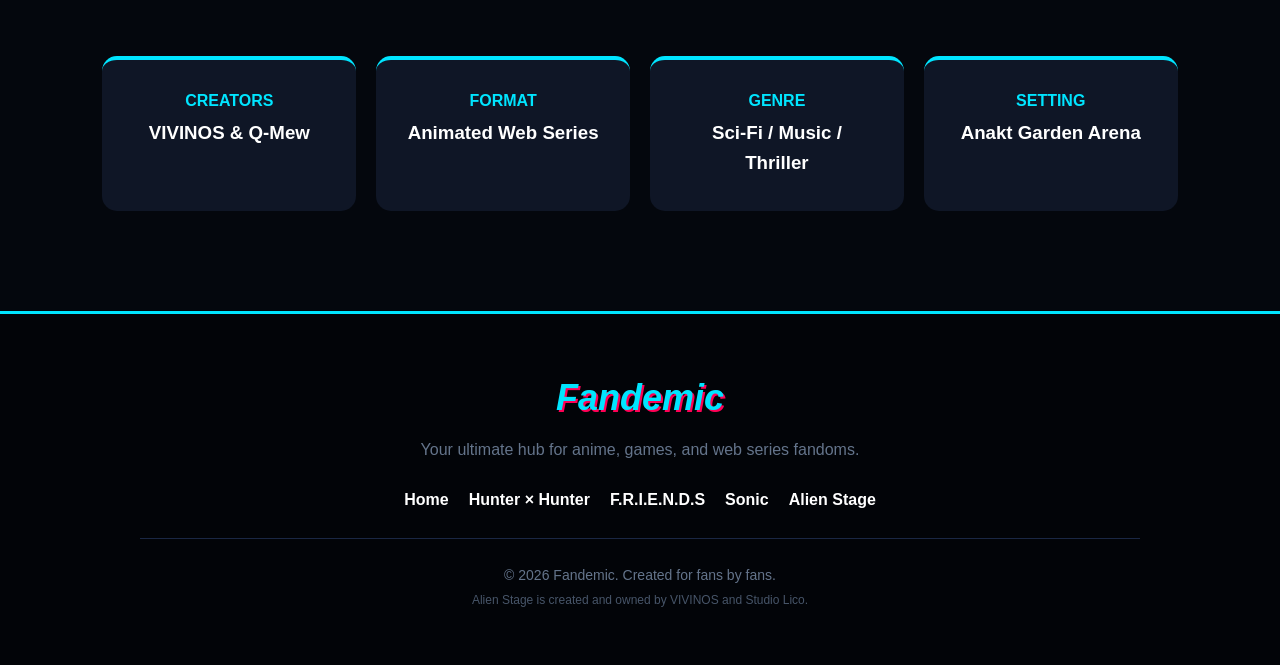
==== commit 4cd86320: "Updated My Part and added trivia "Member 2"" ====
--- a/alnst.html
+++ b/alnst.html
@@ -33,6 +33,7 @@
       <div class="hero-buttons">
         <a href="#summary" class="btn">Explore Archive</a>
         <a href="#characters" class="btn secondary">View Contestants</a>
+        <a href="#trivia" class="btn secondary">Play Trivia</a>
       </div>
     </div>
   </header>
@@ -56,12 +57,12 @@
       <h2>Contestant <span>Profiles</span></h2>
     </div>
 
-    <div class="carousel-container" id="character-carousel">
+    <div class="carousel-container" id="character-carousel" tabindex="0">
       <button class="carousel-btn prev-btn" aria-label="Previous Character">&lt;</button>
-      
+
       <div class="carousel-track-wrapper">
-        <div class="carousel-track">
-          
+        <div class="carousel-track" aria-live="polite">
+
           <!-- Mizi -->
           <article class="carousel-slide">
             <div class="hud-profile-card">
@@ -87,7 +88,7 @@
                     <li><span class="stat-label">ID NO:</span> <span class="stat-val">020512</span></li>
                     <li><span class="stat-label">AFFILIATION:</span> <span class="stat-val">Anakt Garden 50th</span></li>
                     <li><span class="stat-label">STATUS:</span> <span class="stat-val status-alive">SURVIVED</span></li>
-                    <li><span class="stat-label">NOTES:</span> <span class="stat-val">Bright & empathetic, holds a deep bond with Sua.</span></li>
+                    <li><span class="stat-label">NOTES:</span> <span class="stat-val">Bright &amp; empathetic, holds a deep bond with Sua.</span></li>
                   </ul>
                 </div>
               </div>
@@ -184,7 +185,7 @@
               <div class="hud-body">
                 <div class="hud-portrait-frame">
                   <div class="hud-portrait-inner">
-                    <img src="alnst pictures/Ivan" alt="Ivan">
+                    <img src="alnst pictures/Ivan.png" alt="Ivan">
                   </div>
                 </div>
                 <div class="hud-details">
@@ -195,7 +196,7 @@
                     <li><span class="stat-label">ID NO:</span> <span class="stat-val">010310</span></li>
                     <li><span class="stat-label">AFFILIATION:</span> <span class="stat-val">Anakt Garden 50th</span></li>
                     <li><span class="stat-label">STATUS:</span> <span class="stat-val status-dead">ELIMINATED</span></li>
-                    <li><span class="stat-label">NOTES:</span> <span class="stat-val">Calculating & charismatic. Deeply fixated on Till.</span></li>
+                    <li><span class="stat-label">NOTES:</span> <span class="stat-val">Calculating &amp; charismatic. Deeply fixated on Till.</span></li>
                   </ul>
                 </div>
               </div>
@@ -282,7 +283,7 @@
       </div>
 
       <button class="carousel-btn next-btn" aria-label="Next Character">&gt;</button>
-      
+
       <div class="carousel-dots"></div>
     </div>
   </section>
@@ -290,22 +291,22 @@
   <!-- Episodes / Rounds Carousel Section -->
   <section id="media" class="section media-section">
     <div class="section-heading">
-      <p class="section-label">PERFORMANCES & STAGES</p>
+      <p class="section-label">PERFORMANCES &amp; STAGES</p>
       <h2>Official <span>Episodes</span></h2>
     </div>
     <p class="media-description">Explore the official song rounds and special episodes that make up the Alien Stage competition timeline.</p>
 
-    <div class="carousel-container" id="episode-carousel">
+    <div class="carousel-container" id="episode-carousel" tabindex="0">
       <button class="carousel-btn prev-btn" aria-label="Previous Episode">&lt;</button>
 
       <div class="carousel-track-wrapper">
-        <div class="carousel-track">
+        <div class="carousel-track" aria-live="polite">
 
           <!-- Episode 1 -->
           <div class="carousel-slide">
             <div class="episode-card">
               <div class="episode-image-wrapper">
-                <img src="alnst pictures/round1.jfif" alt="Round 1 - Sweet Dream">
+                <img src="alnst pictures/round1.jfif" alt="Round 1 - My Clematis">
                 <span class="episode-badge">🌸 ROUND 1</span>
               </div>
               <div class="episode-content">
@@ -320,7 +321,7 @@
           <div class="carousel-slide">
             <div class="episode-card">
               <div class="episode-image-wrapper">
-                <img src="alnst pictures/round2.jfif" alt="Round 2 - My Clematis">
+                <img src="alnst pictures/round2.jfif" alt="Round 2 - Unknown">
                 <span class="episode-badge">🎸 ROUND 2</span>
               </div>
               <div class="episode-content">
@@ -335,11 +336,11 @@
           <div class="carousel-slide">
             <div class="episode-card">
               <div class="episode-image-wrapper">
-                <img src="alnst pictures/round3.jfif" alt="Round 3 - Unknown">
+                <img src="alnst pictures/round3.jfif" alt="Round 3 - Black Sorrow">
                 <span class="episode-badge">🖤 ROUND 3</span>
               </div>
               <div class="episode-content">
-                <h3>Round 3 | Black Sorrow</h3>
+                <h3>Black Sorrow</h3>
                 <p class="episode-matchup">Ivan vs. Marty</p>
                 <p class="episode-desc">Ivan, a heavily favored human raised by wealthy alien owners, faces off against an opponent named Marty. Ivan delivers a dramatic, operatic orchestral-rock performance that reveals his dark, obsessive fixation on Till. Ivan easily wins the match with a score of 90 to 68.</p>
               </div>
@@ -350,7 +351,7 @@
           <div class="carousel-slide">
             <div class="episode-card">
               <div class="episode-image-wrapper">
-                <img src="alnst pictures/round4.jfif" alt="Round 4 - BLACK SORROW">
+                <img src="alnst pictures/round4.jfif" alt="Round 4 - Luka vs. Durian">
                 <span class="episode-badge">🩸 ROUND 4 (Off-Screen)</span>
               </div>
               <div class="episode-content">
@@ -400,8 +401,8 @@
               </div>
               <div class="episode-content">
                 <h3>All-In</h3>
-                <p class="episode-matchup">Hyuna & Resistance</p>
-                <p class="episode-desc"> Moving away from the official stage brackets, this high-energy rock anthem follows Hyuna and the anti-Alien Stage human rebellion. It tracks Mizi recovering from her trauma and joining the rebel forces as they mount a heavy tactical assault on Anakt Garden to save remaining captives.</p>
+                <p class="episode-matchup">Hyuna &amp; Resistance</p>
+                <p class="episode-desc">Moving away from the official stage brackets, this high-energy rock anthem follows Hyuna and the anti-Alien Stage human rebellion. It tracks Mizi recovering from her trauma and joining the rebel forces as they mount a heavy tactical assault on Anakt Garden to save remaining captives.</p>
               </div>
             </div>
           </div>
@@ -410,13 +411,13 @@
           <div class="carousel-slide">
             <div class="episode-card special">
               <div class="episode-image-wrapper">
-                <img src="alnst pictures/finale.jfif" alt="Finale - Wiegenlied">
+                <img src="alnst pictures/finale.jfif" alt="Finale - Blink Gone">
                 <span class="episode-badge">🏁 FINALE</span>
               </div>
               <div class="episode-content">
                 <h3>Blink Gone</h3>
                 <p class="episode-matchup">Till vs. Luka</p>
-                <p class="episode-desc"> The grand finale of the 50th season between Till and Luka. Weaponizing Till's trauma, Luka mimics the imagery of Ivan choking him to psychologically torture Till mid-performance. The pressure drives Till into a severe panic attack and deep hallucinations, causing him to break down and stop singing entirely. Luka wins the tournament, while Till suffers a brutal physical and mental collapse.</p>
+                <p class="episode-desc">The grand finale of the 50th season between Till and Luka. Weaponizing Till's trauma, Luka mimics the imagery of Ivan choking him to psychologically torture Till mid-performance. The pressure drives Till into a severe panic attack and deep hallucinations, causing him to break down and stop singing entirely. Luka wins the tournament, while Till suffers a brutal physical and mental collapse.</p>
               </div>
             </div>
           </div>
@@ -430,8 +431,8 @@
               </div>
               <div class="episode-content">
                 <h3>Wiege</h3>
-                <p class="episode-matchup">Luka & Hyuna Memory</p>
-                <p class="episode-desc"> Rather than a competitive duel, this haunting orchestral cinematic features Luka and Hyuna reminiscing. It explores their intertwined childhood history and past relationship long before the current tournament, shedding light on the tragic motivations that drive Luka's compliance and Hyuna's rebellion.</p>
+                <p class="episode-matchup">Luka &amp; Hyuna Memory</p>
+                <p class="episode-desc">Rather than a competitive duel, this haunting orchestral cinematic features Luka and Hyuna reminiscing. It explores their intertwined childhood history and past relationship long before the current tournament, shedding light on the tragic motivations that drive Luka's compliance and Hyuna's rebellion.</p>
               </div>
             </div>
           </div>
@@ -445,8 +446,8 @@
               </div>
               <div class="episode-content">
                 <h3>Karma</h3>
-                <p class="episode-matchup">Sua & Mizi</p>
-                <p class="episode-desc">The ultimate climax of the main storyline. Following the aftermath of the final round, Mizi confronts Luka on the collapsing stage. Drowning in immense survivor's guilt over losing Sua, Hyuna, and Till, Mizi violently attacks Luka and denounces the cycle of exploitation. She then shoots the alien host Isaac, takes control of his tablet, and forces a missile to target the stadium in a nihilistic bid to destroy the entire system once and for all</p>
+                <p class="episode-matchup">Mizi vs. Luka</p>
+                <p class="episode-desc">The ultimate climax of the main storyline. Following the aftermath of the final round, Mizi confronts Luka on the collapsing stage. Drowning in immense survivor's guilt over losing Sua, Hyuna, and Till, Mizi violently attacks Luka and denounces the cycle of exploitation. She then shoots the alien host Isaac, takes control of his tablet, and forces a missile to target the stadium in a nihilistic bid to destroy the entire system once and for all.</p>
               </div>
             </div>
           </div>
@@ -457,6 +458,39 @@
       <button class="carousel-btn next-btn" aria-label="Next Episode">&gt;</button>
 
       <div class="carousel-dots"></div>
+    </div>
+  </section>
+
+  <!-- Trivia Section -->
+  <section id="trivia" class="section trivia-section">
+    <div class="section-heading">
+      <p class="section-label">TEST YOUR KNOWLEDGE</p>
+      <h2>Alien Stage <span>Trivia</span></h2>
+    </div>
+
+    <div class="trivia-card" id="trivia-card">
+      <!-- Quiz view -->
+      <div id="trivia-quiz">
+        <div class="trivia-top">
+          <span id="trivia-progress">QUESTION 1 / 8</span>
+          <span id="trivia-score">SCORE: 0</span>
+        </div>
+        <div class="trivia-bar"><div id="trivia-bar-fill"></div></div>
+
+        <h3 id="trivia-question" class="trivia-question"></h3>
+        <div id="trivia-options" class="trivia-options"></div>
+        <p id="trivia-feedback" class="trivia-feedback" aria-live="polite"></p>
+
+        <button class="btn trivia-next" id="trivia-next" disabled>Next Question</button>
+      </div>
+
+      <!-- Result view -->
+      <div id="trivia-result" class="trivia-result" hidden>
+        <p class="trivia-result-label">TRANSMISSION COMPLETE</p>
+        <h3 id="trivia-result-score"></h3>
+        <p id="trivia-result-msg"></p>
+        <button class="btn secondary" id="trivia-restart">Try Again</button>
+      </div>
     </div>
   </section>
 
@@ -470,7 +504,7 @@
     <div class="info-grid">
       <div class="info-box">
         <span>CREATORS</span>
-        <h3>VIVINOS & Q-Mew</h3>
+        <h3>VIVINOS &amp; Q-Mew</h3>
       </div>
       <div class="info-box">
         <span>FORMAT</span>
@@ -512,4 +546,4 @@
   <script src="alnst.js"></script>
 
 </body>
-</html>+</html>
--- a/alnst.css
+++ b/alnst.css
@@ -181,6 +181,7 @@
 
 .section {
     padding: 100px 8%;
+    scroll-margin-top: 80px;
 }
 
 .section-heading {
@@ -252,6 +253,12 @@
     max-width: 1300px;
     margin: 0 auto;
     padding: 0 60px;
+    outline: none;
+}
+
+.carousel-container:focus-visible {
+    outline: 2px dashed #00e5ff;
+    outline-offset: 6px;
 }
 
 .carousel-track-wrapper {
@@ -265,6 +272,7 @@
     display: flex;
     transition: transform 0.4s ease-in-out;
     width: 100%;
+    touch-action: pan-y;
 }
 
 .carousel-slide {
@@ -646,6 +654,161 @@
 
 
 /* =========================================
+   TRIVIA
+========================================= */
+
+.trivia-section {
+    background:
+        radial-gradient(circle at bottom left, #1b2742, transparent 45%),
+        #04070d;
+}
+
+.trivia-card {
+    max-width: 800px;
+    margin: 0 auto;
+    padding: 36px;
+    background: rgba(6, 15, 28, 0.92);
+    border: 2px solid #00e5ff;
+    border-radius: 28px;
+    box-shadow:
+        0 0 25px rgba(0, 229, 255, 0.18),
+        inset 0 0 15px rgba(0, 229, 255, 0.05);
+}
+
+.trivia-top {
+    display: flex;
+    justify-content: space-between;
+    color: #00e5ff;
+    font-family: monospace;
+    font-weight: bold;
+    letter-spacing: 2px;
+    font-size: 14px;
+    margin-bottom: 12px;
+}
+
+.trivia-bar {
+    height: 8px;
+    background: rgba(0, 229, 255, 0.15);
+    border-radius: 10px;
+    overflow: hidden;
+    margin-bottom: 28px;
+}
+
+#trivia-bar-fill {
+    height: 100%;
+    width: 0;
+    background: linear-gradient(90deg, #00e5ff, #ff0055);
+    box-shadow: 0 0 10px #00e5ff;
+    transition: width 0.4s ease;
+}
+
+.trivia-question {
+    font-size: 24px;
+    color: #ffffff;
+    margin-bottom: 24px;
+    line-height: 1.4;
+}
+
+.trivia-options {
+    display: grid;
+    gap: 12px;
+}
+
+.trivia-option {
+    text-align: left;
+    padding: 14px 20px;
+    font-size: 16px;
+    font-family: inherit;
+    color: #e2e8f0;
+    background: #0f1626;
+    border: 2px solid #1a2744;
+    border-radius: 14px;
+    cursor: pointer;
+    transition: 0.25s;
+}
+
+.trivia-option:hover:not(:disabled) {
+    border-color: #00e5ff;
+    background: rgba(0, 229, 255, 0.1);
+    transform: translateX(6px);
+}
+
+.trivia-option:disabled {
+    cursor: default;
+}
+
+.trivia-option.correct {
+    border-color: #00ff88;
+    background: rgba(0, 255, 136, 0.12);
+    color: #00ff88;
+}
+
+.trivia-option.wrong {
+    border-color: #ff0055;
+    background: rgba(255, 0, 85, 0.12);
+    color: #ff0055;
+}
+
+.trivia-feedback {
+    min-height: 28px;
+    margin: 18px 0;
+    color: #cbd5e1;
+    font-size: 15px;
+}
+
+.trivia-next {
+    border: none;
+    font-family: inherit;
+    font-size: 16px;
+    cursor: pointer;
+}
+
+.trivia-next:disabled {
+    opacity: 0.4;
+    cursor: not-allowed;
+    transform: none;
+    box-shadow: none;
+}
+
+.trivia-result {
+    text-align: center;
+    padding: 20px 0;
+}
+
+.trivia-result[hidden] {
+    display: none;
+}
+
+.trivia-result-label {
+    color: #ff0055;
+    letter-spacing: 4px;
+    font-weight: bold;
+    font-size: 14px;
+    margin-bottom: 10px;
+}
+
+.trivia-result h3 {
+    font-size: 56px;
+    font-style: italic;
+    color: #ffffff;
+    text-shadow: 3px 3px #00e5ff, 6px 6px #ff0055;
+    margin-bottom: 16px;
+}
+
+.trivia-result p:not(.trivia-result-label) {
+    color: #cbd5e1;
+    font-size: 18px;
+    margin-bottom: 26px;
+}
+
+.trivia-result .btn {
+    cursor: pointer;
+    font-family: inherit;
+    font-size: 16px;
+}
+
+
+/* =========================================
    ABOUT / INFO
 ========================================= */
 
@@ -747,9 +910,9 @@
     margin-bottom: 5px;
 }
 
-.disclaimer {
+.footer-content .disclaimer {
     font-size: 12px;
-    color: #475569 !important;
+    color: #475569;
 }
 
 
@@ -847,8 +1010,20 @@
         align-items: center;
     }
 
+    .trivia-card {
+        padding: 22px;
+    }
+
+    .trivia-question {
+        font-size: 20px;
+    }
+
+    .trivia-result h3 {
+        font-size: 40px;
+    }
+
     .footer-links {
         flex-direction: column;
         gap: 10px;
     }
-}+}
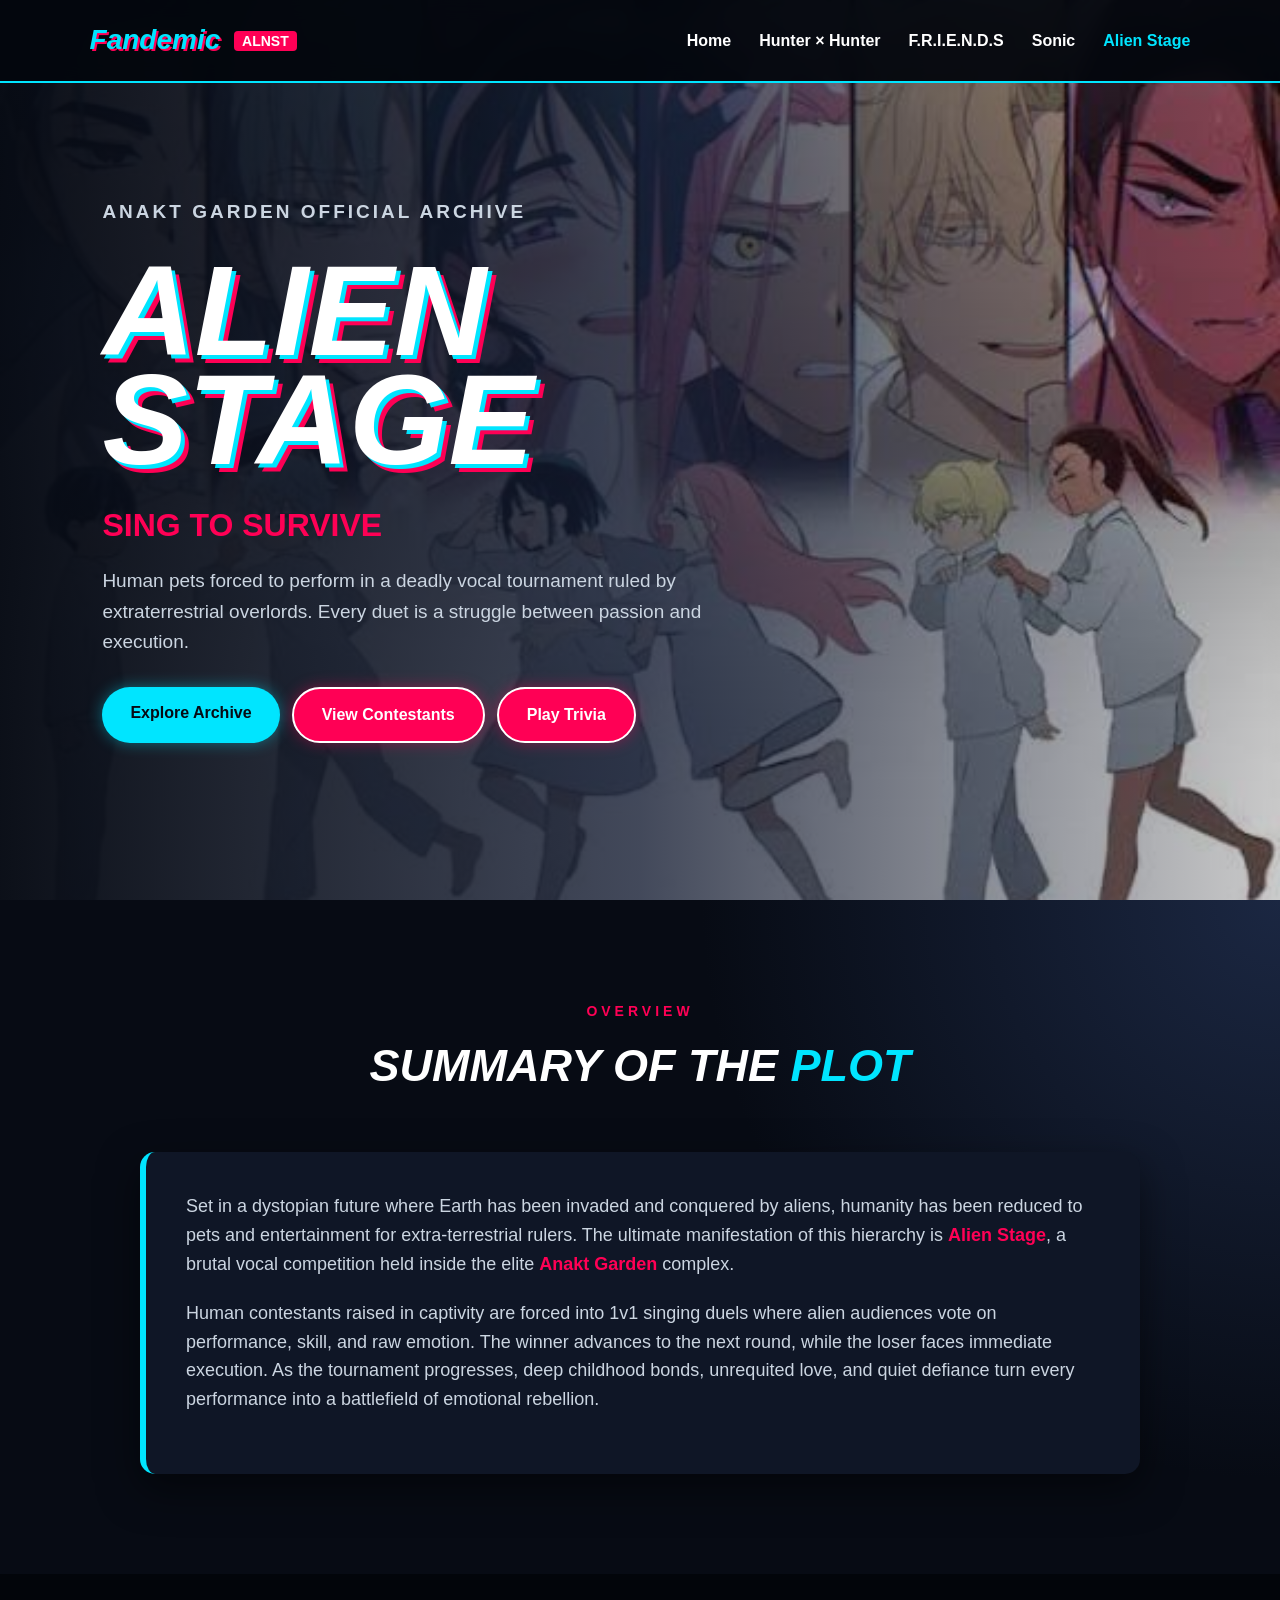
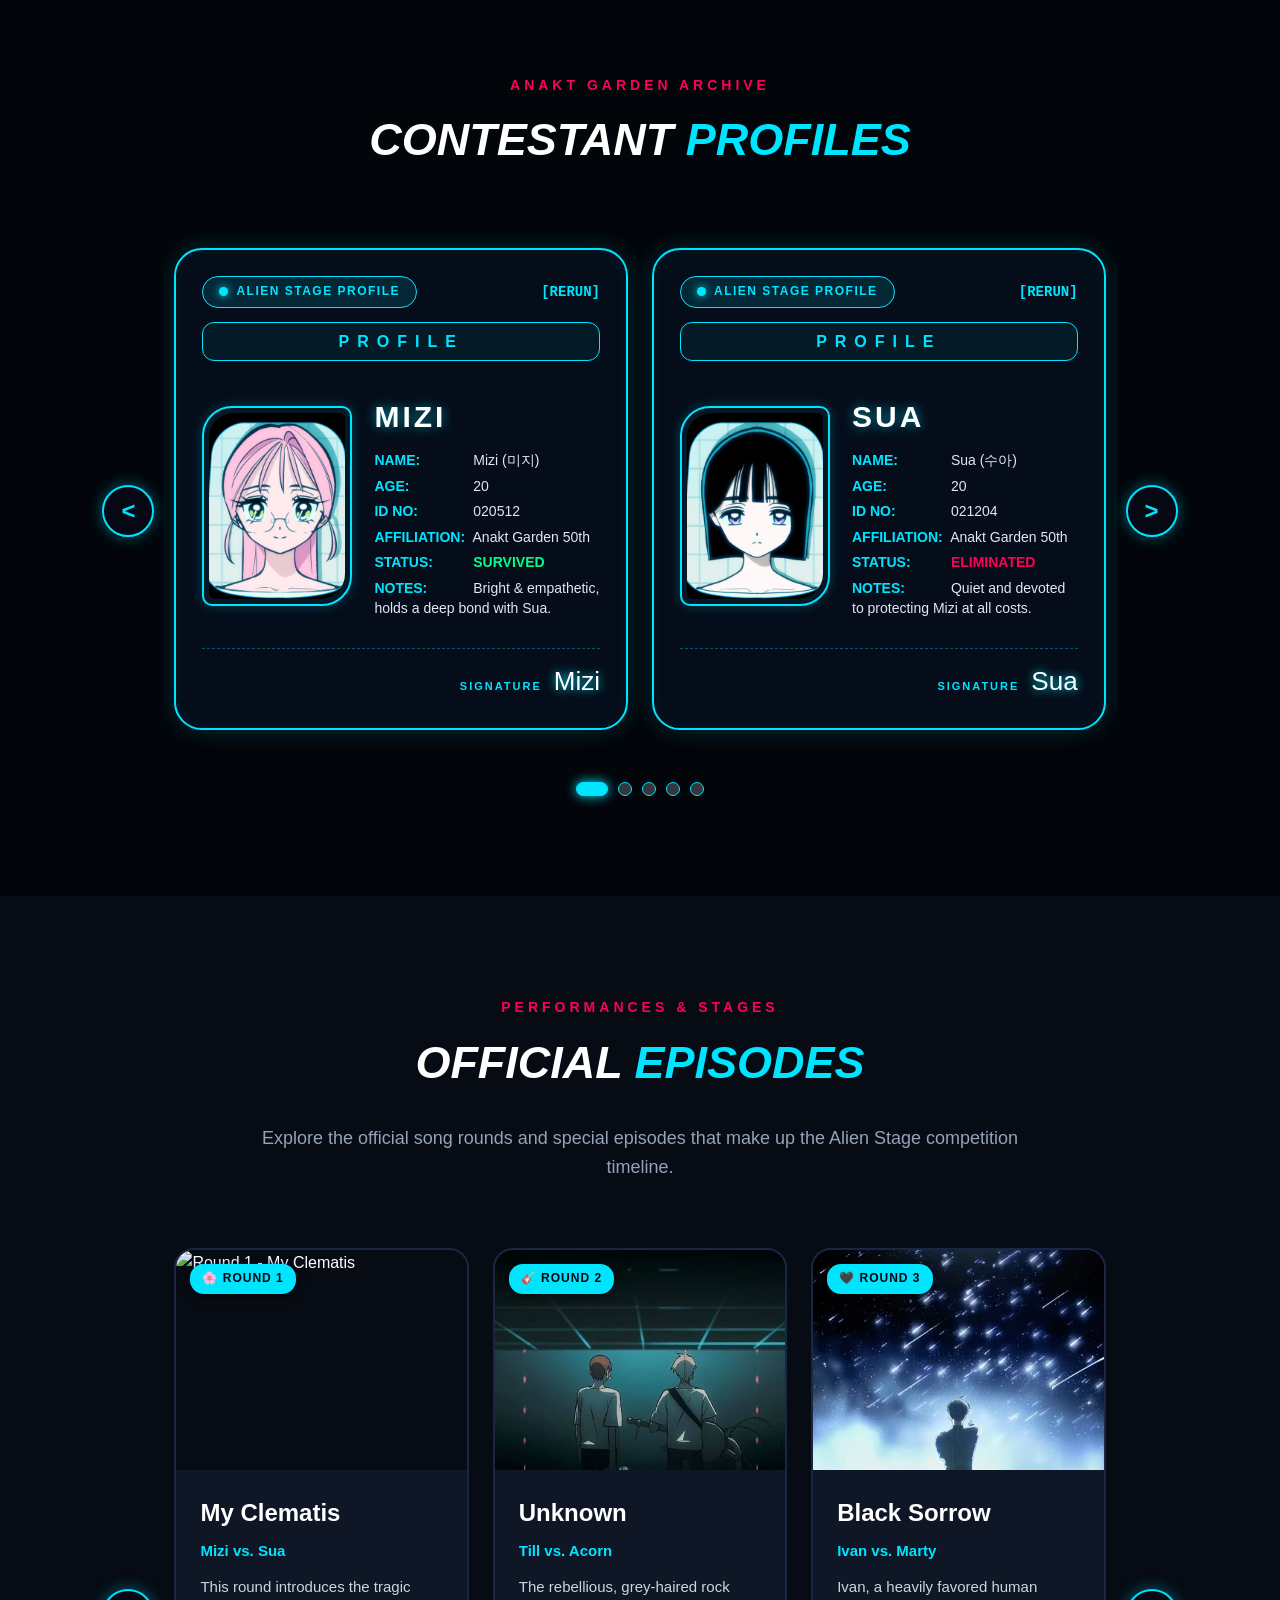
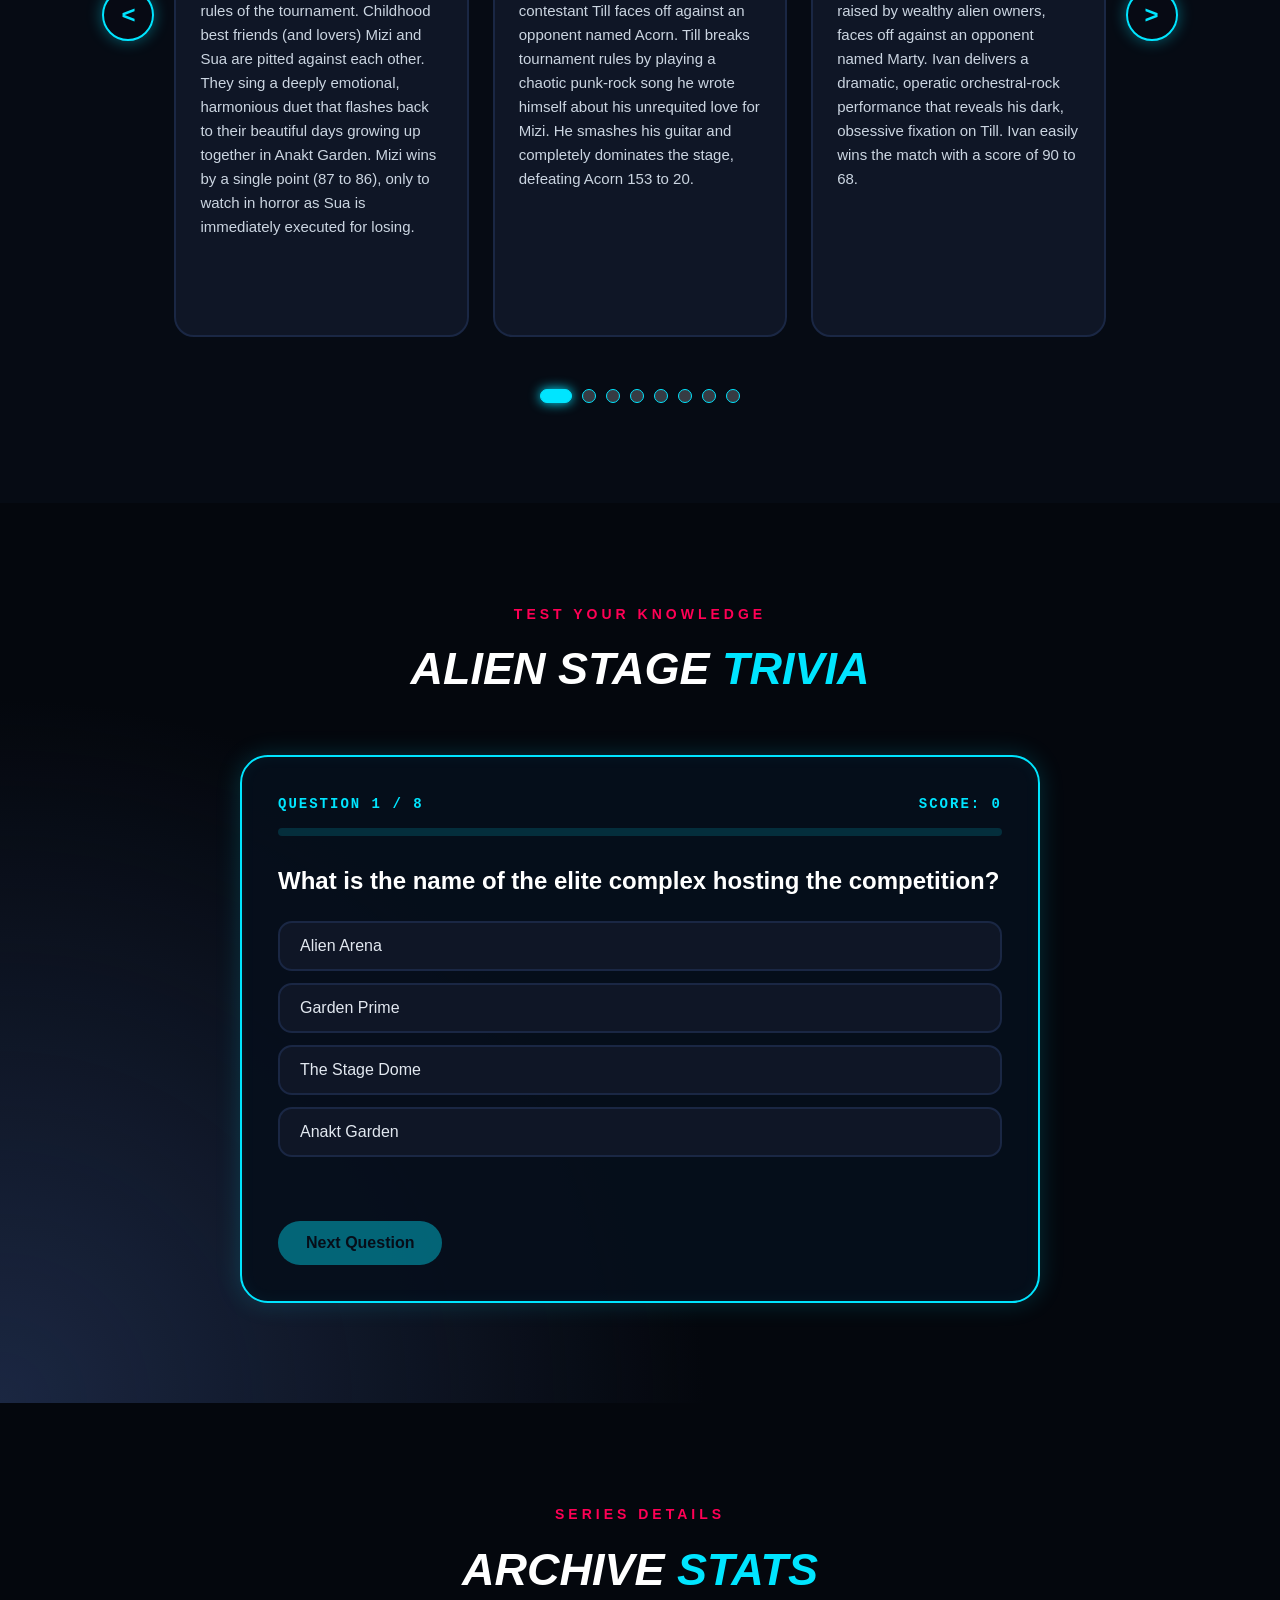
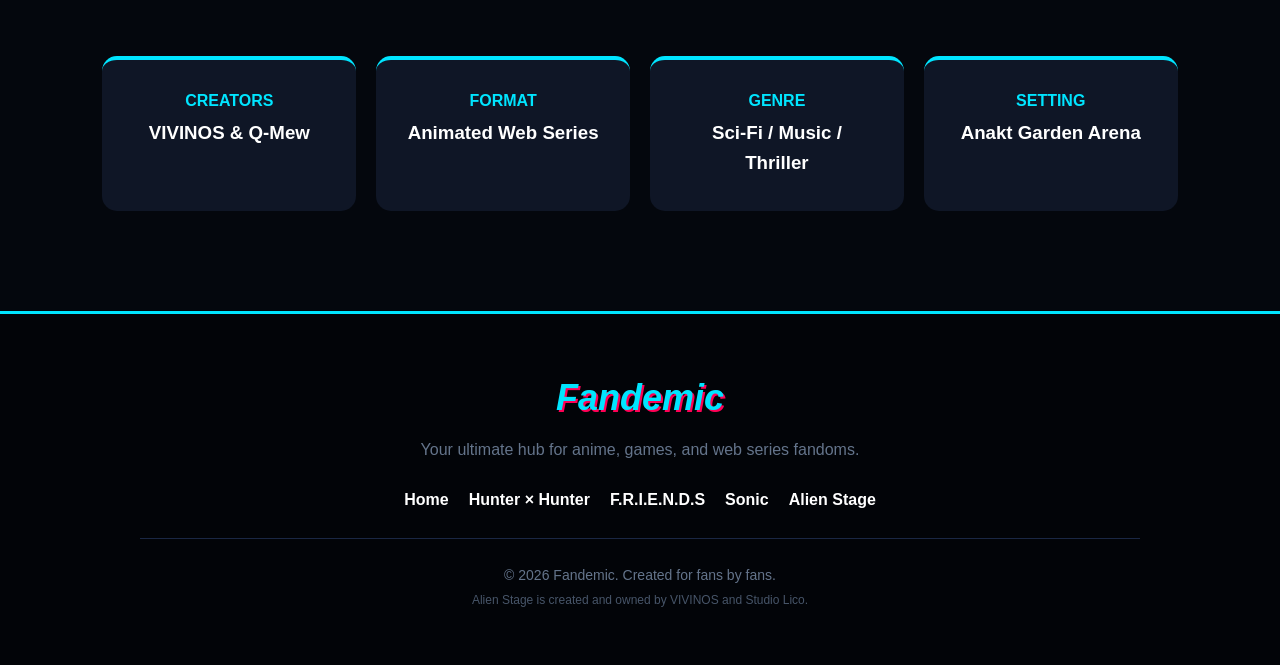
==== commit 64fad71c: "changed to gif "Member 2"" ====
--- a/alnst.html
+++ b/alnst.html
@@ -306,7 +306,7 @@
           <div class="carousel-slide">
             <div class="episode-card">
               <div class="episode-image-wrapper">
-                <img src="alnst pictures/round1.jfif" alt="Round 1 - My Clematis">
+                <img src="https://tenor.com/view/alnst-mizi-alien-stage-sua-alien-stage-mizi-sua-alien-stage-gif-12558833201831186633" alt="Round 1 - My Clematis">
                 <span class="episode-badge">🌸 ROUND 1</span>
               </div>
               <div class="episode-content">
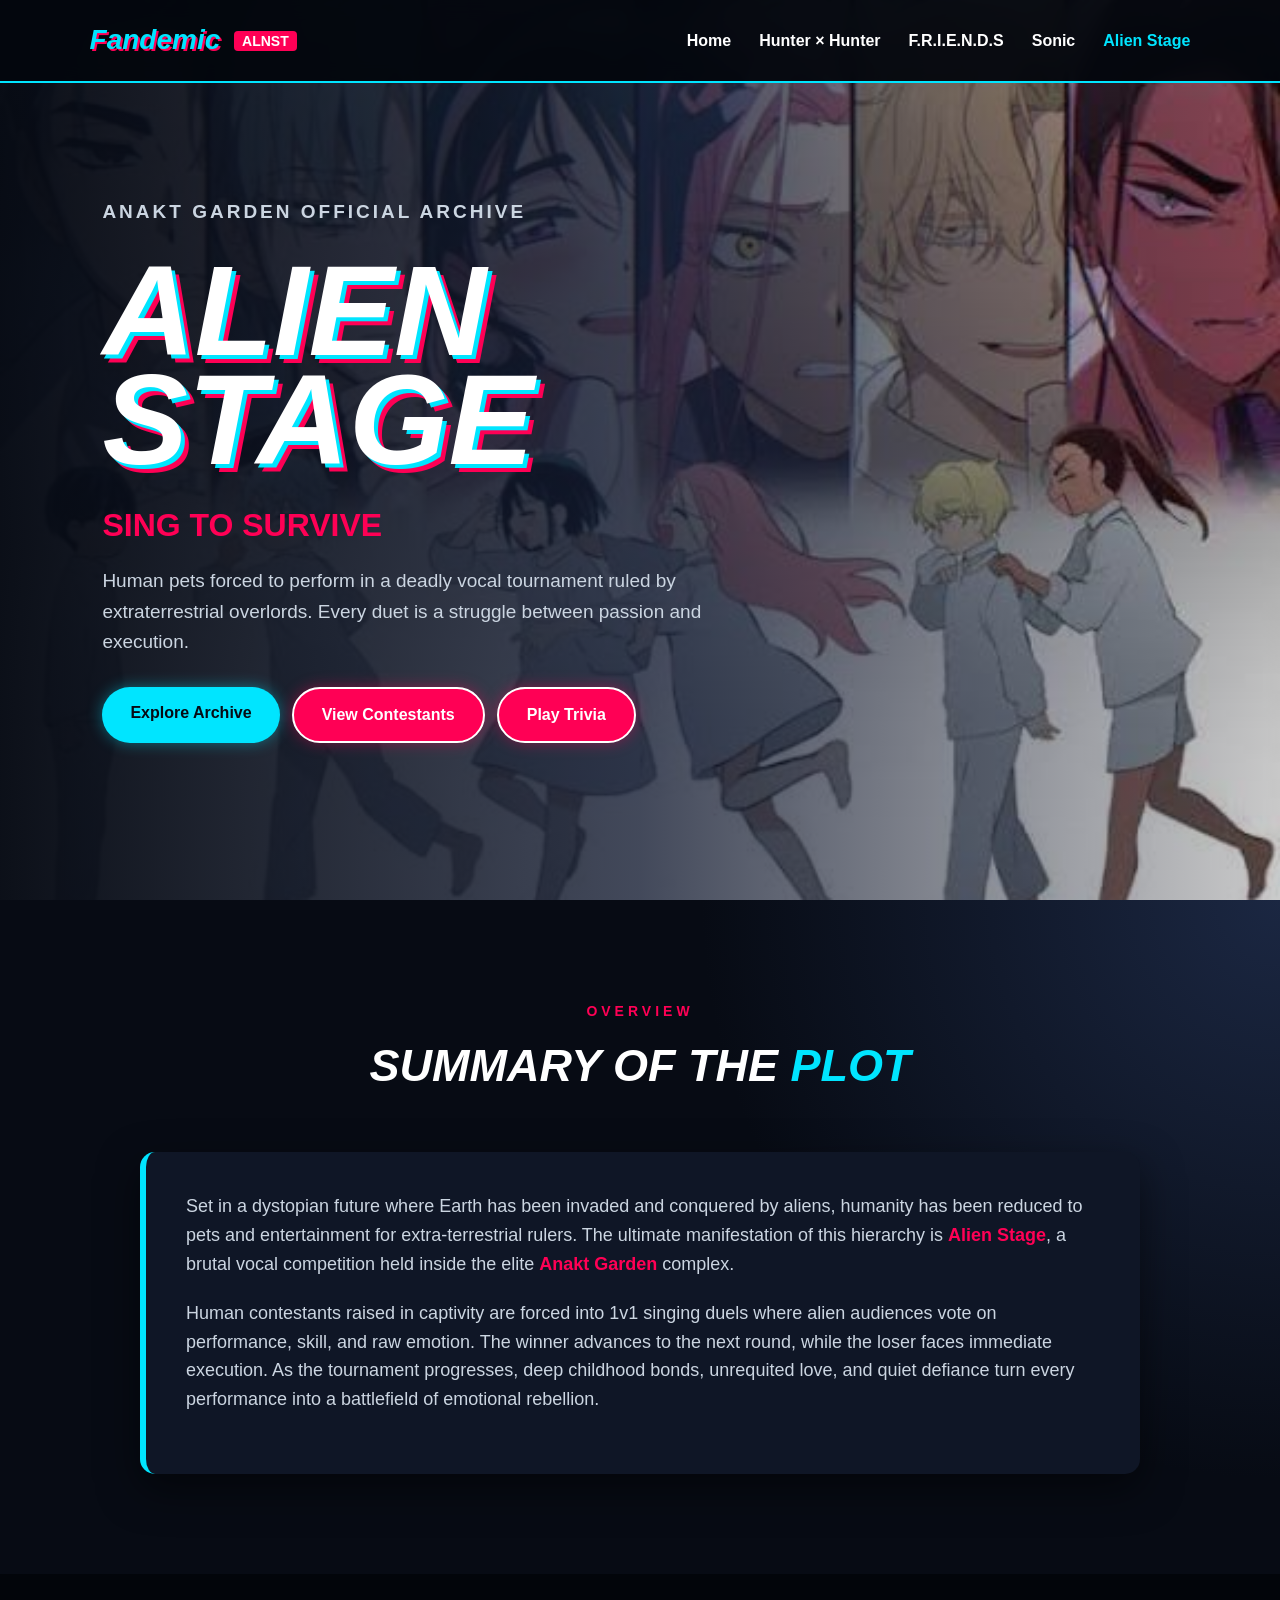
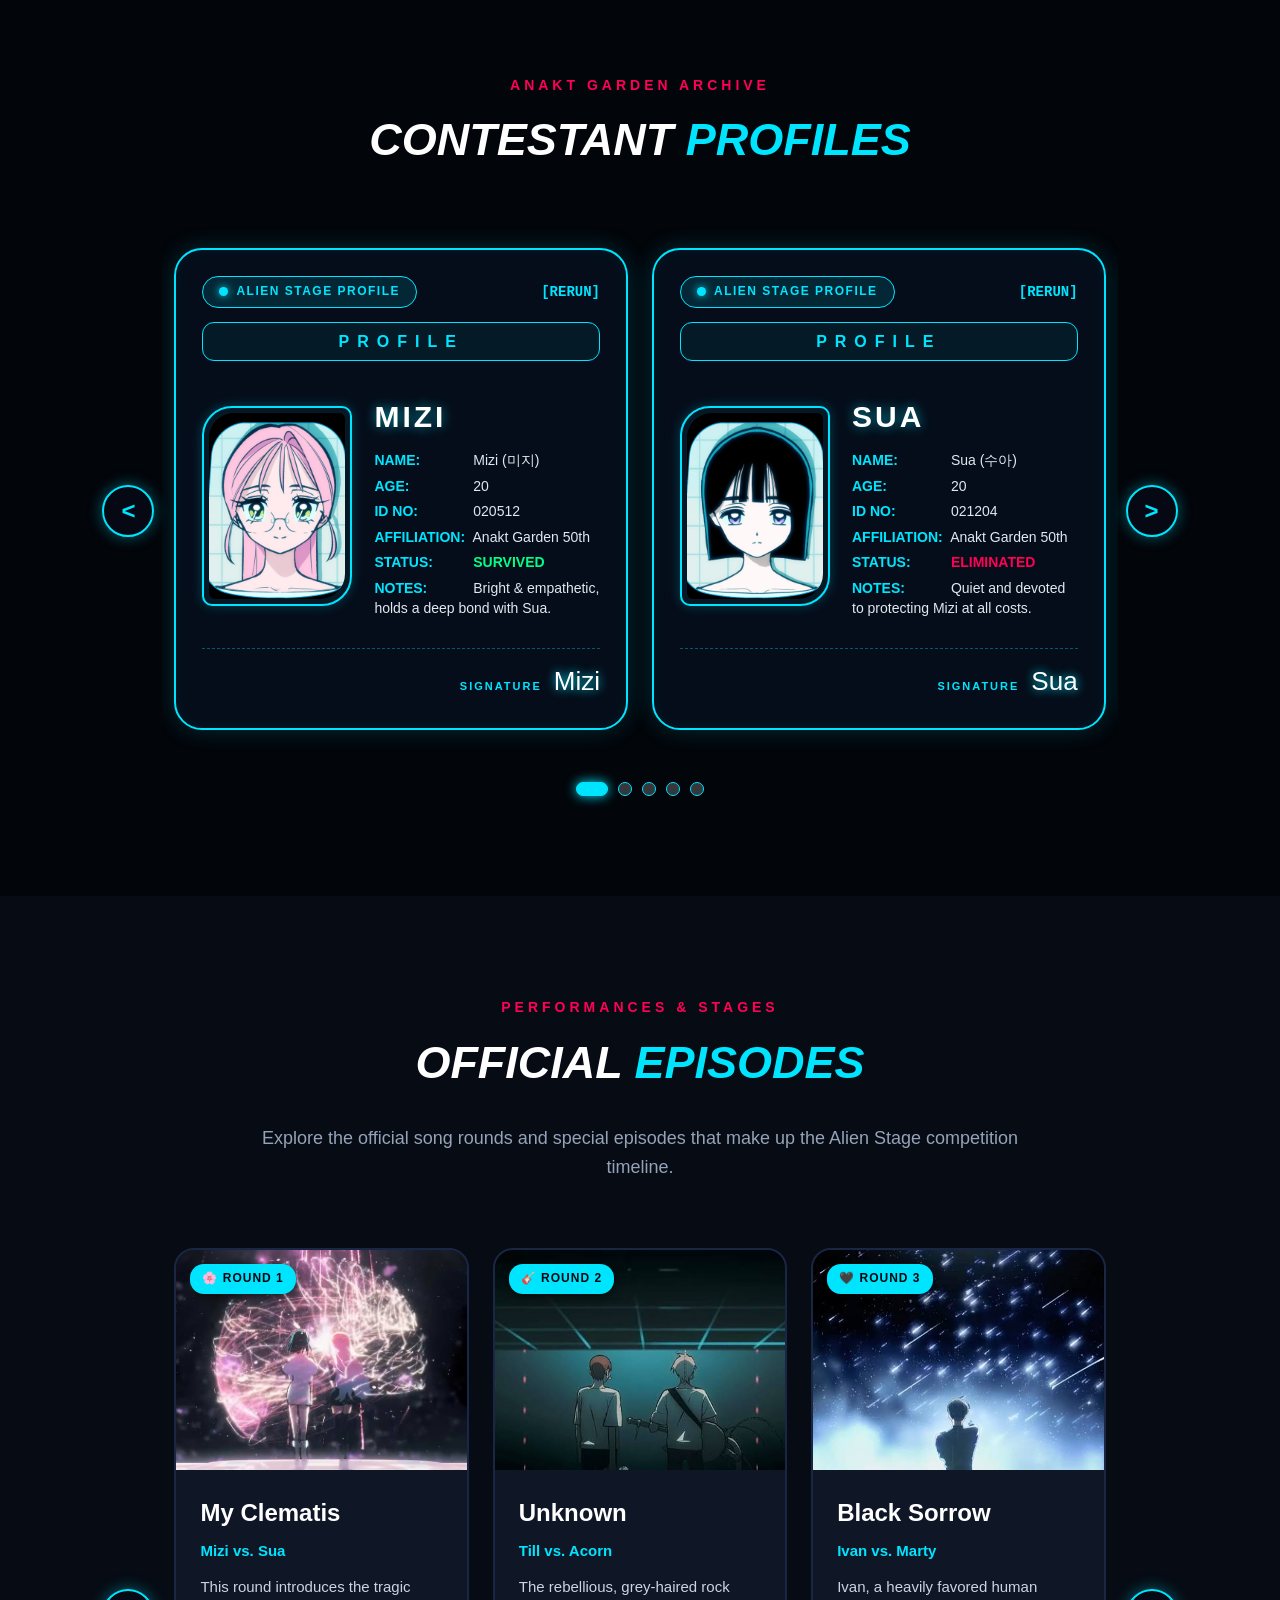
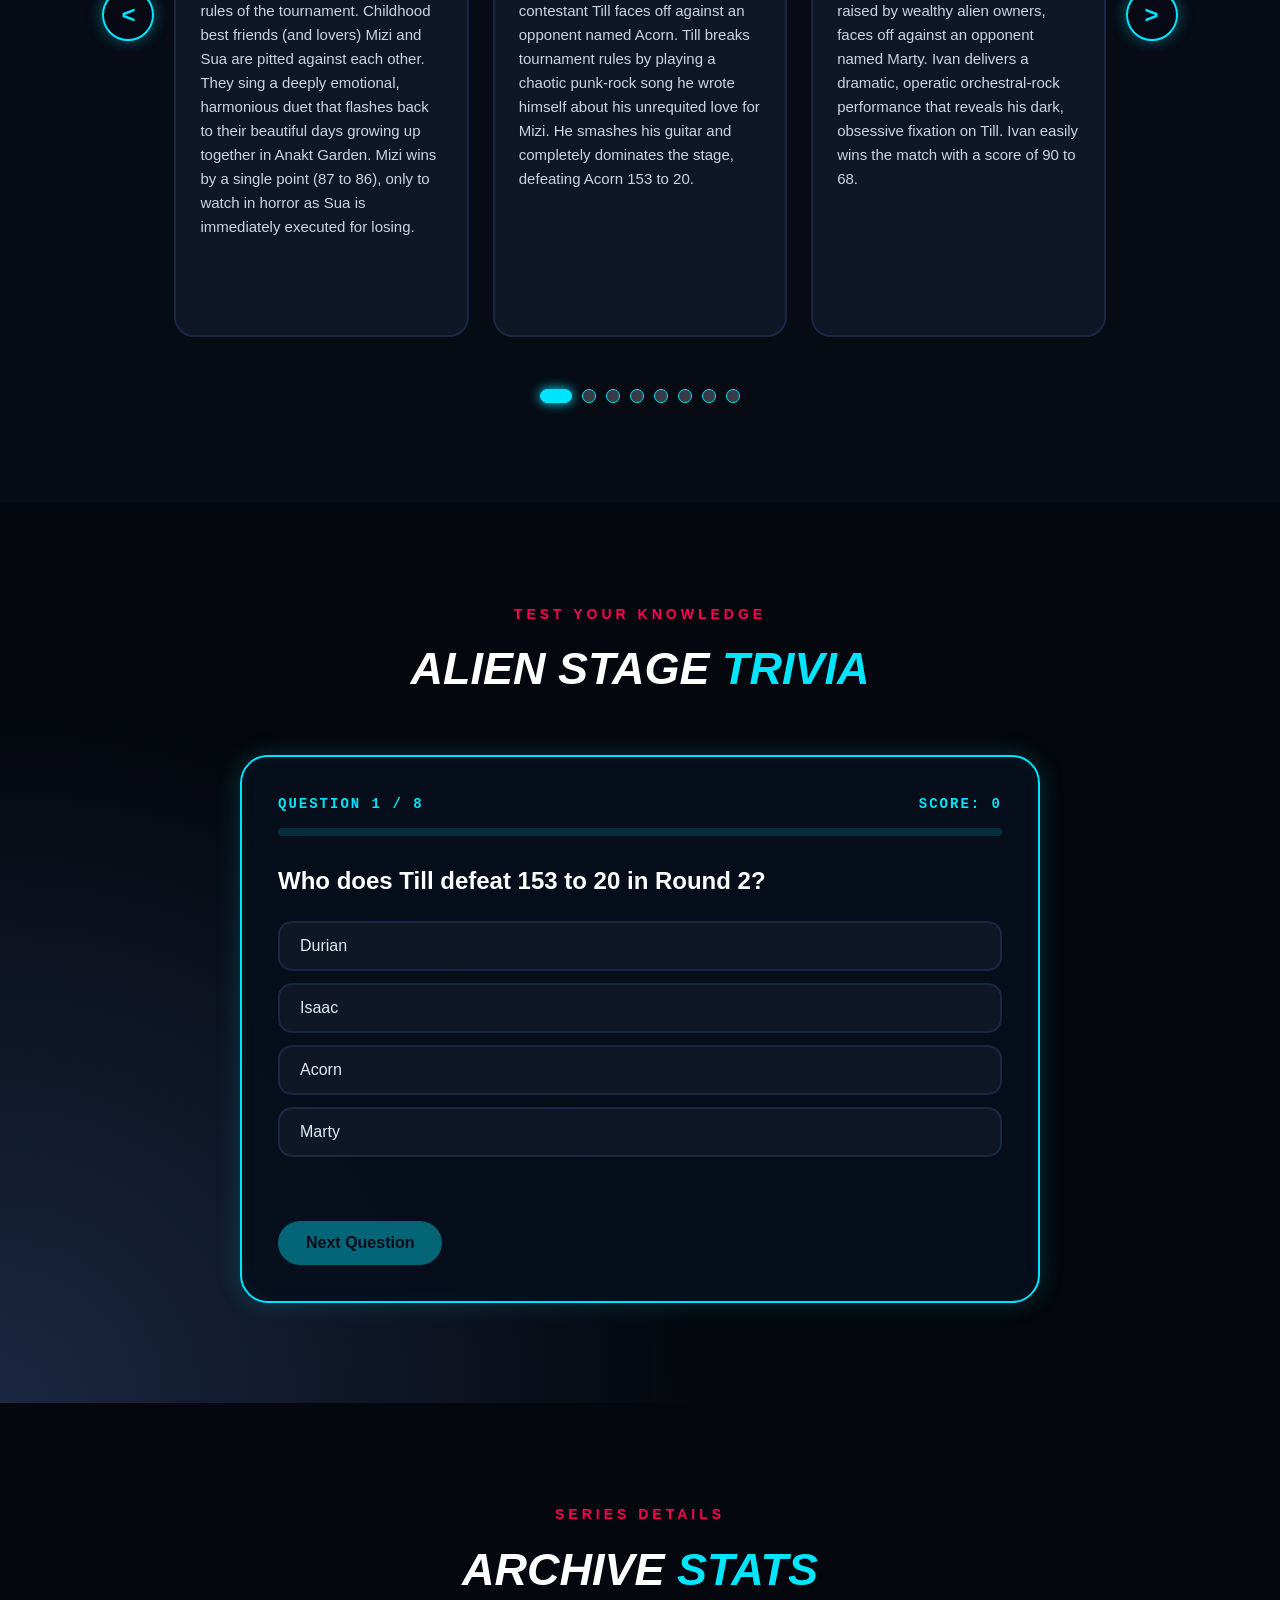
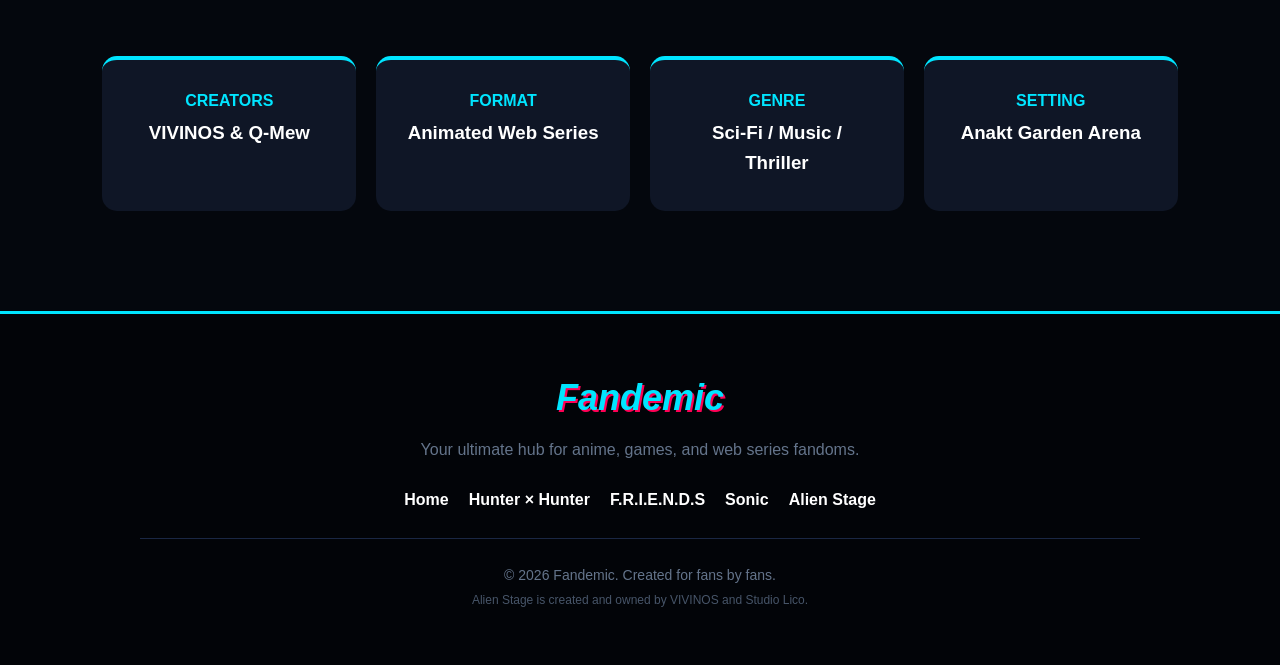
==== commit 071dc6f5: "hi" ====
--- a/alnst.html
+++ b/alnst.html
@@ -306,7 +306,7 @@
           <div class="carousel-slide">
             <div class="episode-card">
               <div class="episode-image-wrapper">
-                <img src="https://tenor.com/view/alnst-mizi-alien-stage-sua-alien-stage-mizi-sua-alien-stage-gif-12558833201831186633" alt="Round 1 - My Clematis">
+                <img src="alnst pictures/round1.jfif" alt="Round 1 - My Clematis">
                 <span class="episode-badge">🌸 ROUND 1</span>
               </div>
               <div class="episode-content">
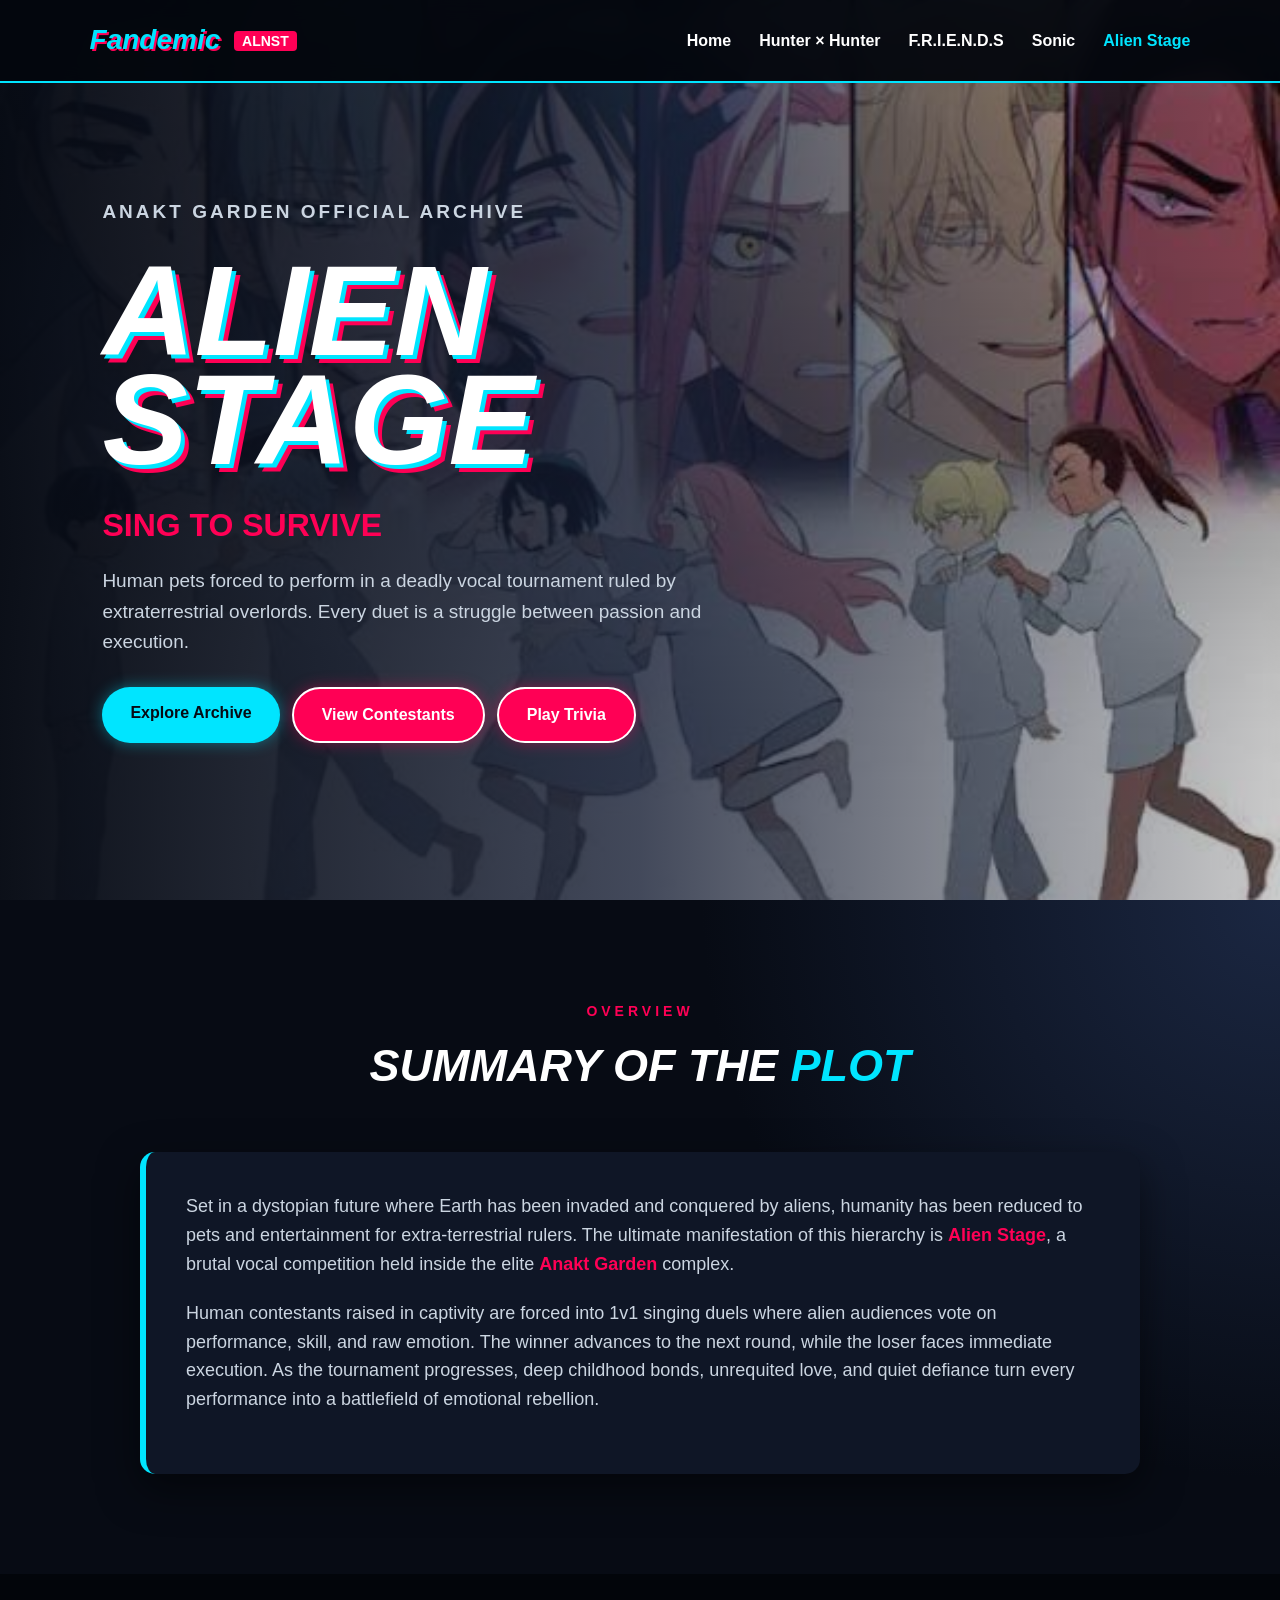
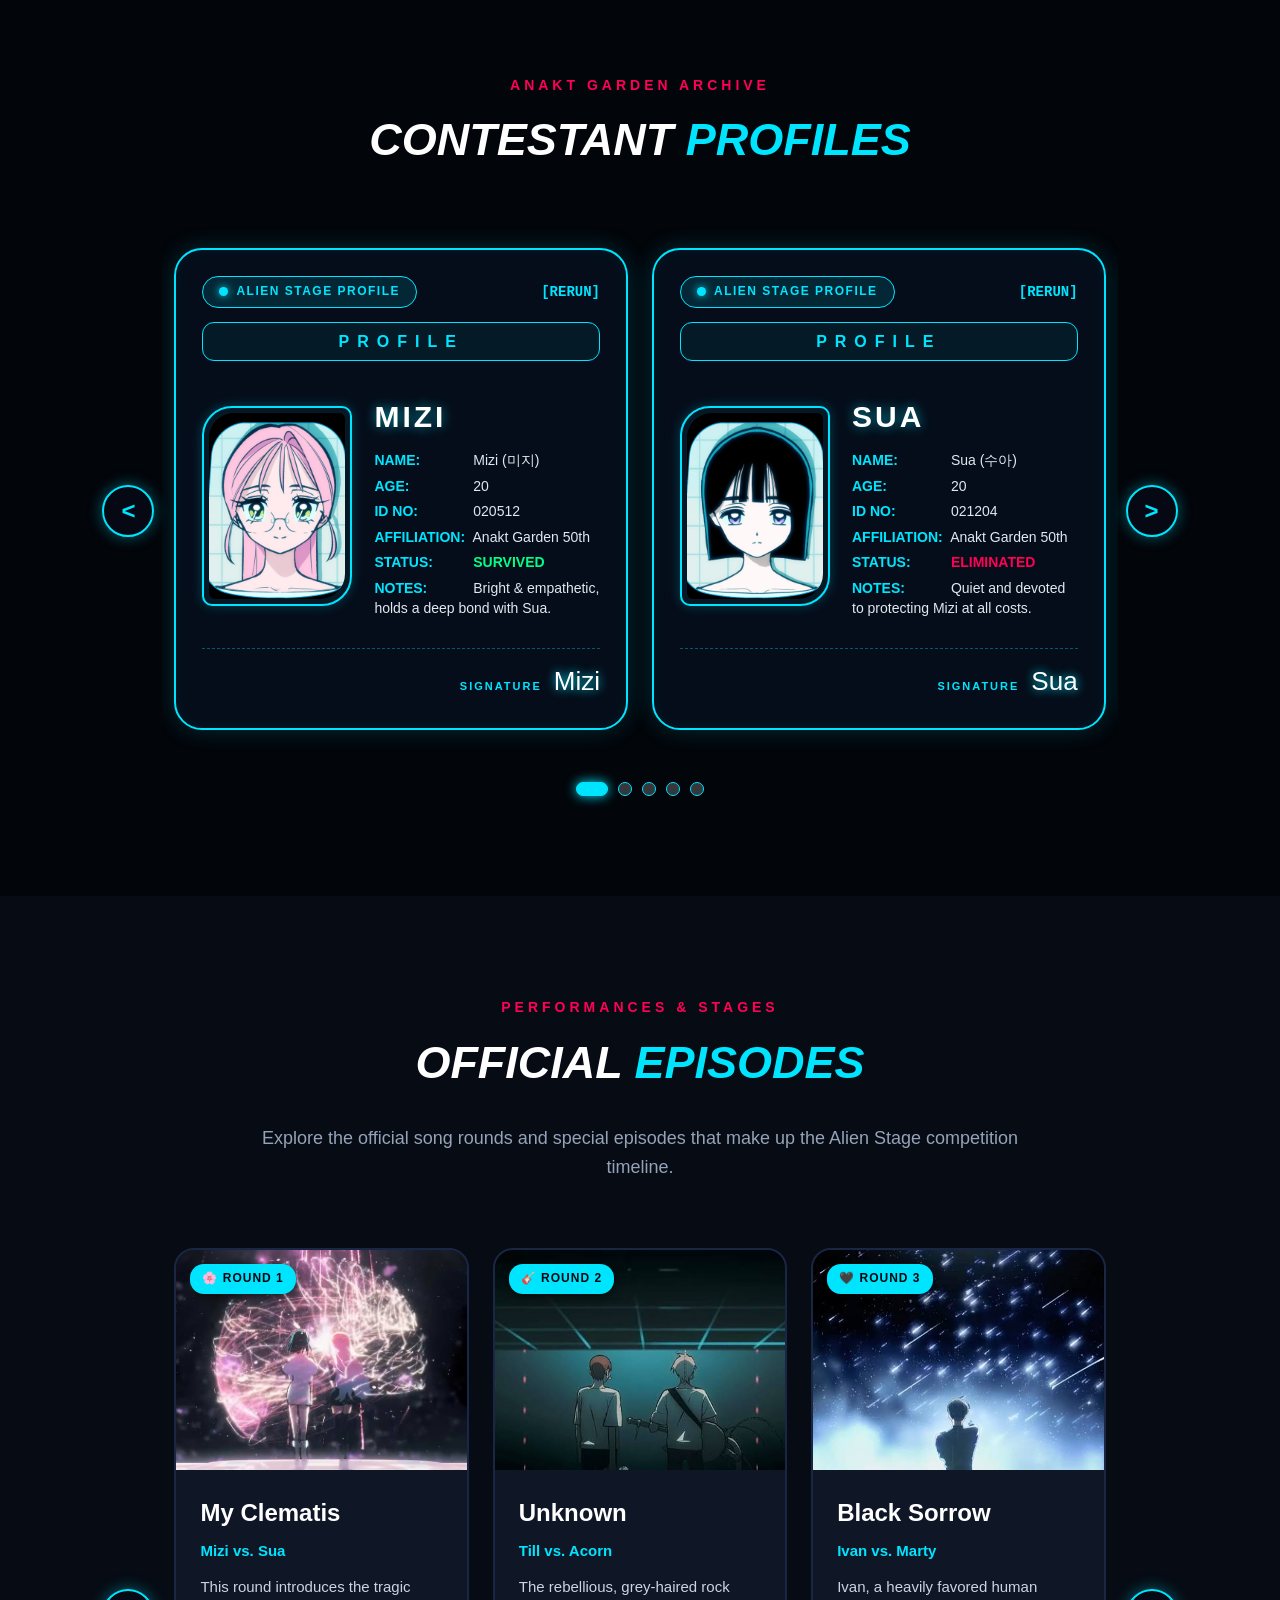
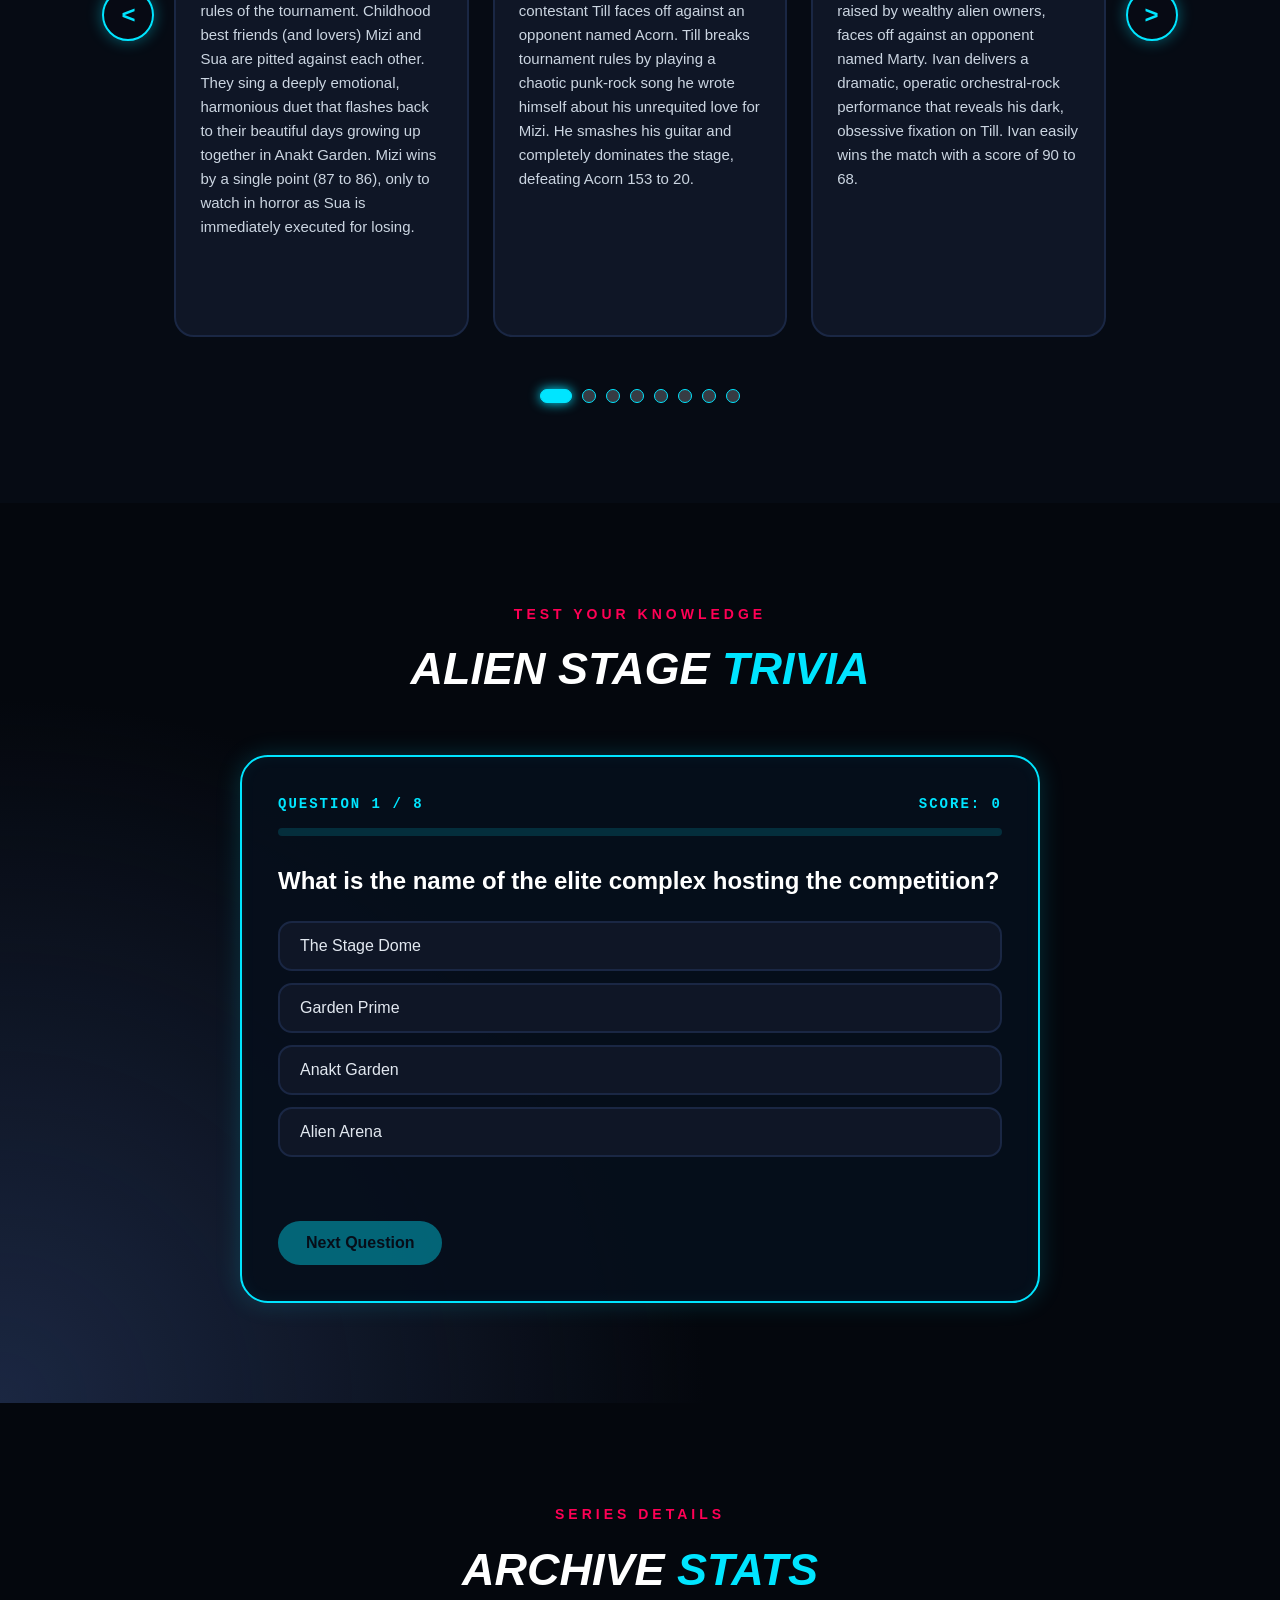
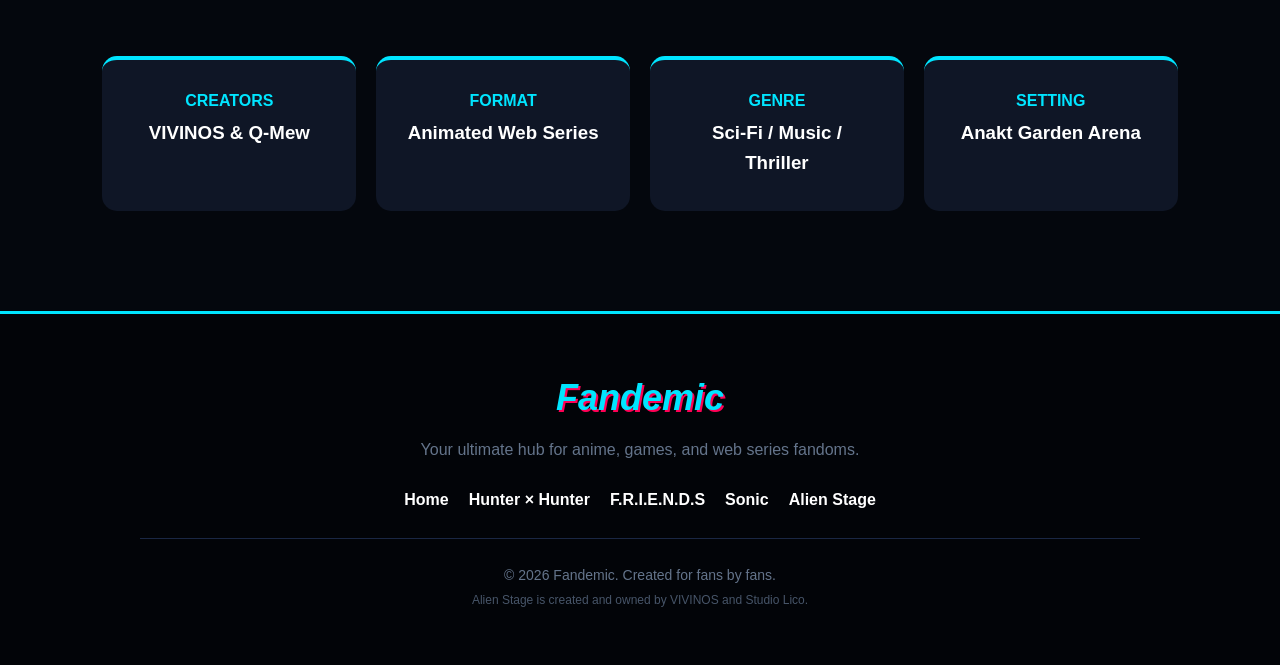
==== commit 112043ab: "updated trivia" ====
--- a/alnst.html
+++ b/alnst.html
@@ -489,7 +489,7 @@
         <p class="trivia-result-label">TRANSMISSION COMPLETE</p>
         <h3 id="trivia-result-score"></h3>
         <p id="trivia-result-msg"></p>
-        <button class="btn secondary" id="trivia-restart">Try Again</button>
+        <button class="btn secondary" id="trivia-restart">Reset?</button>
       </div>
     </div>
   </section>
